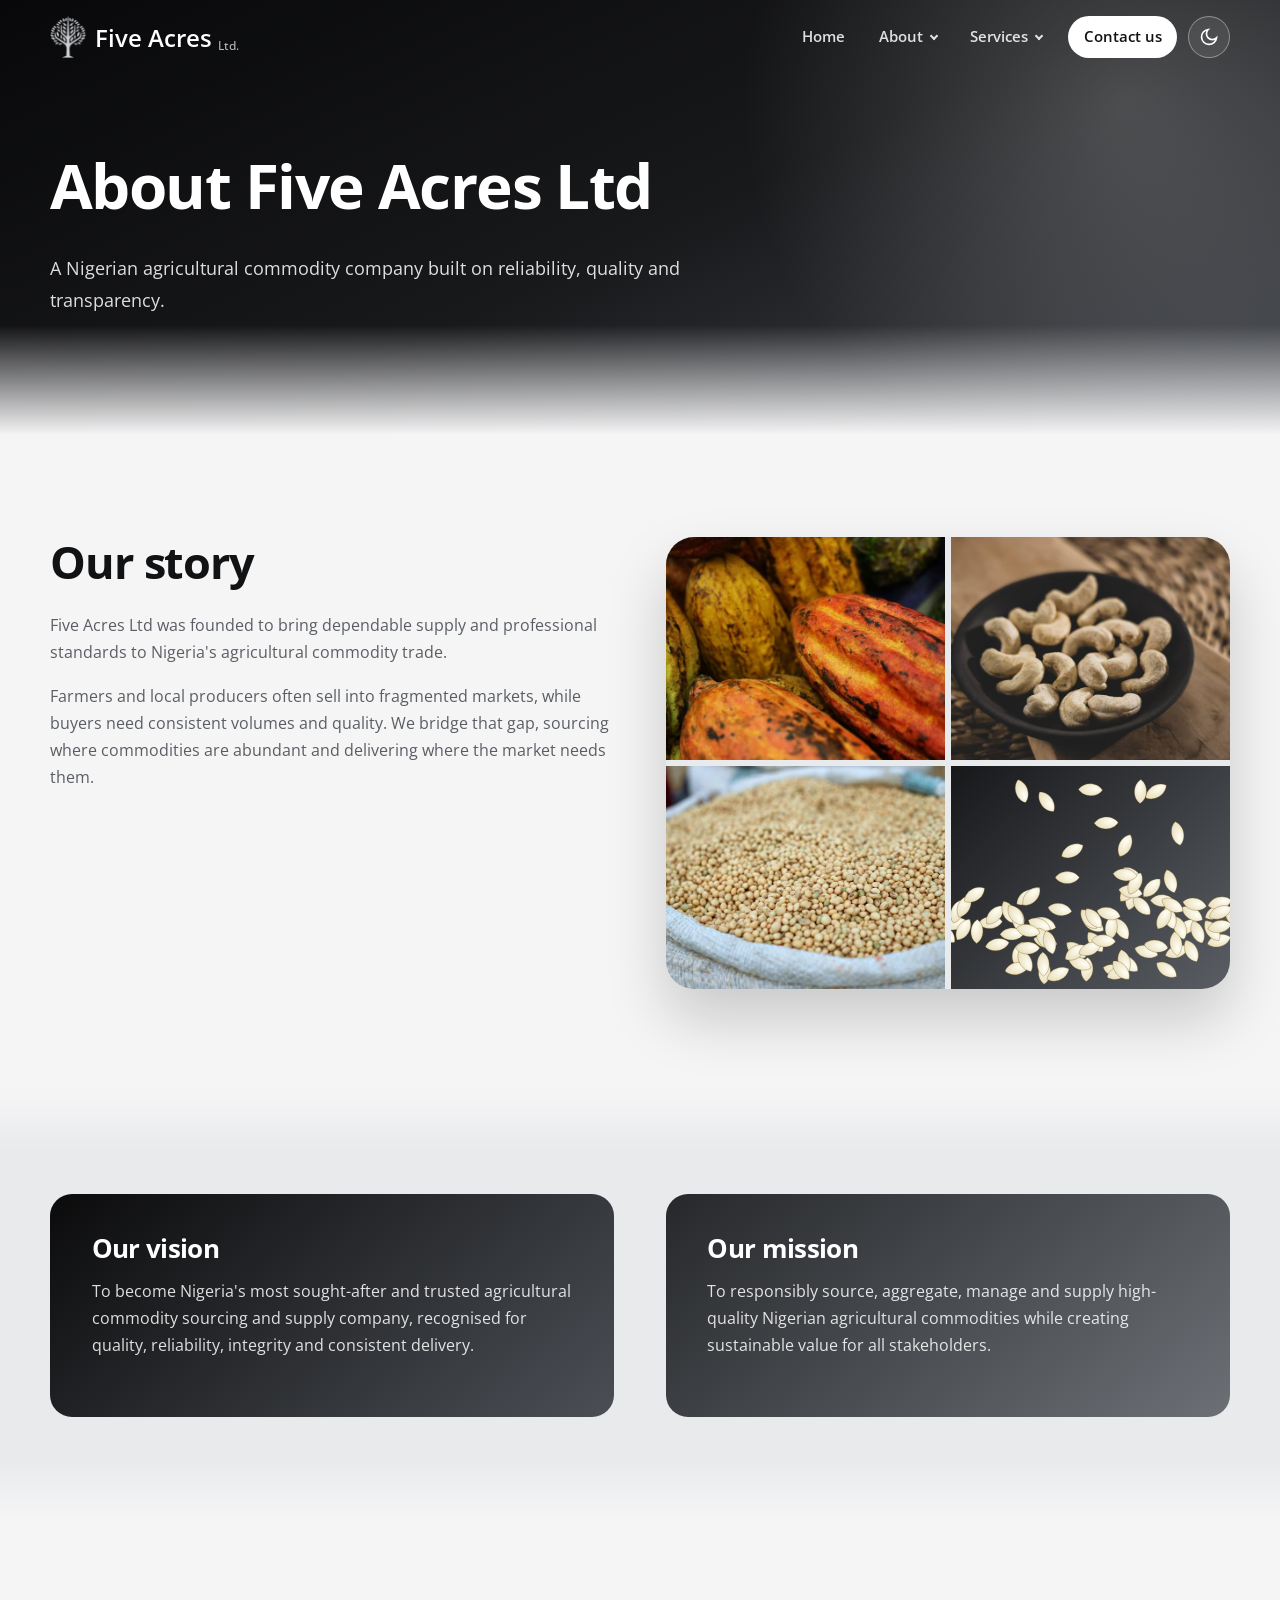
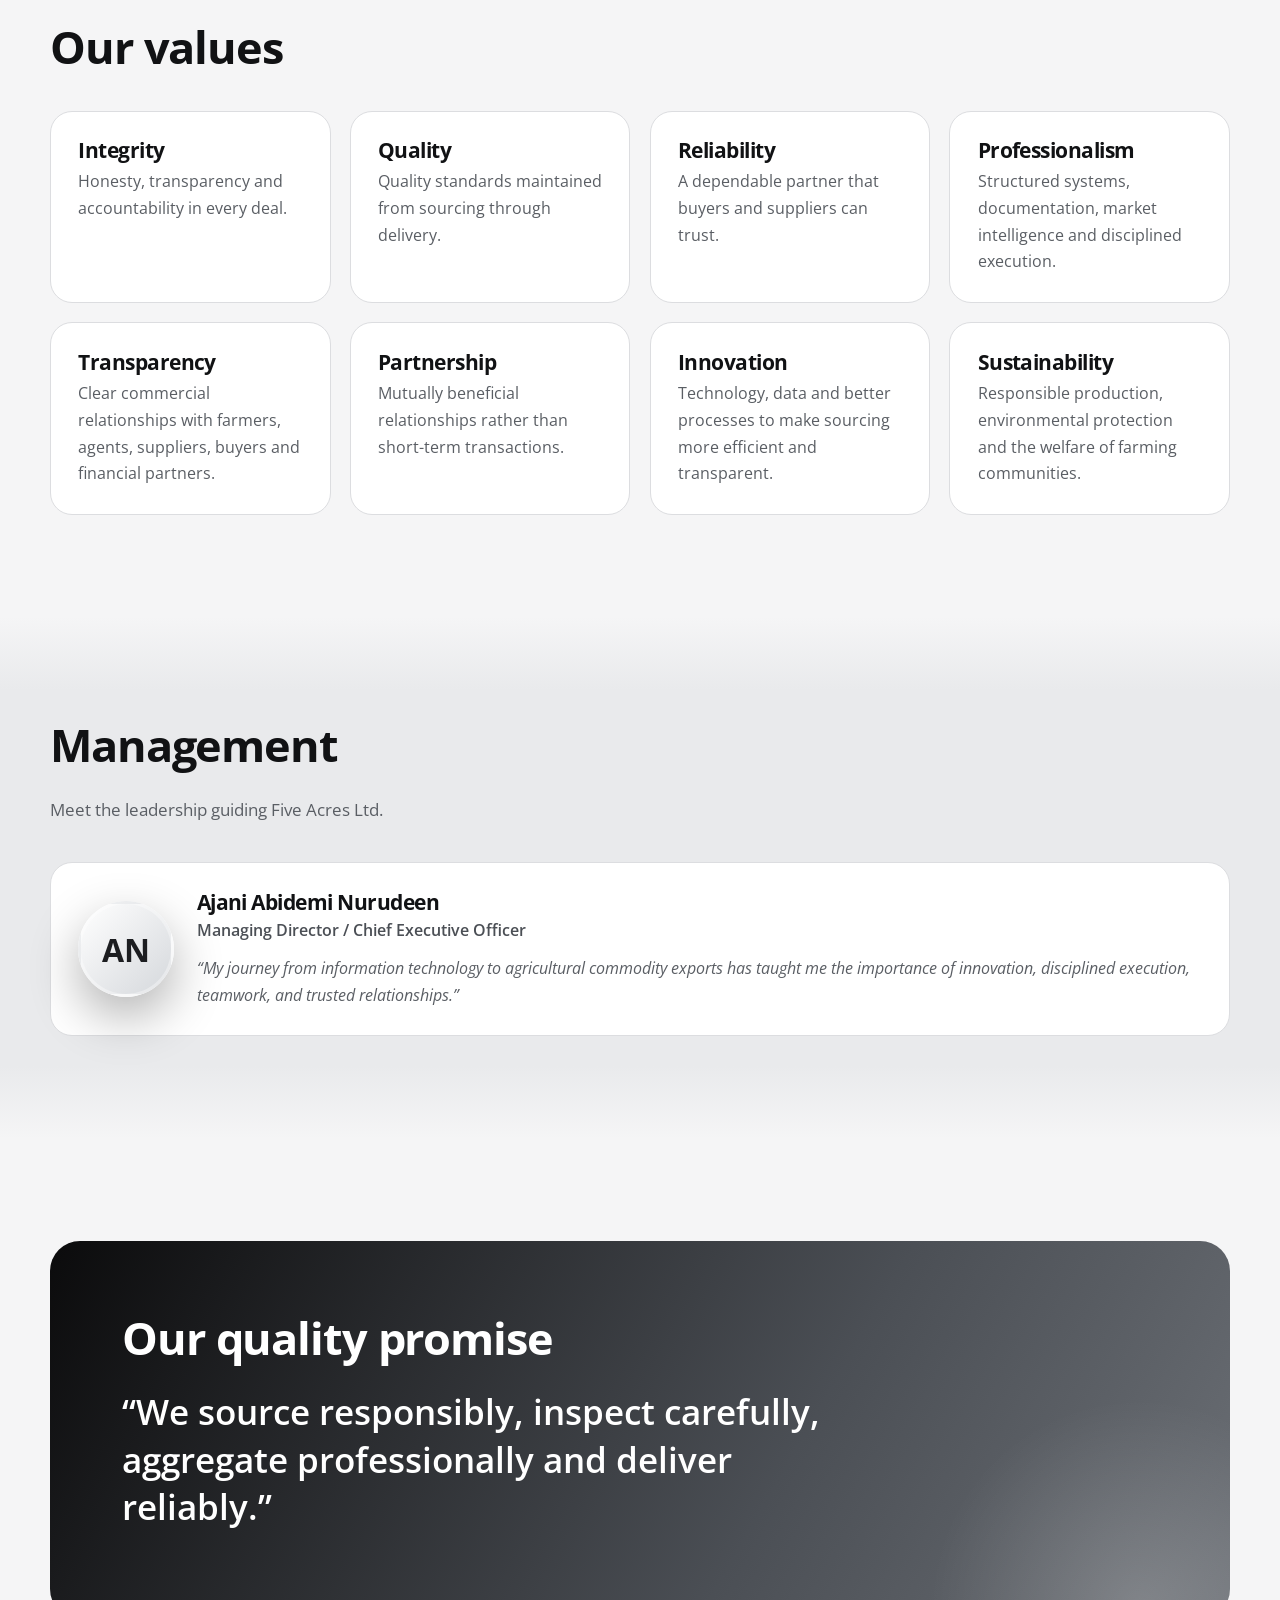
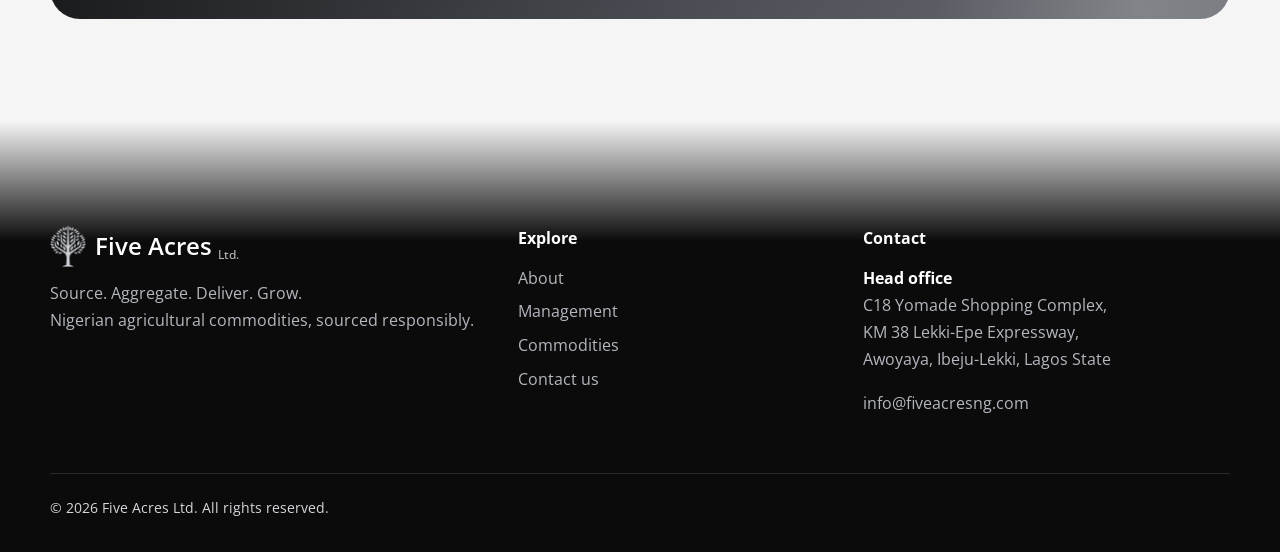
==== about/index.html @ da46ab98 "colors" ====
<!DOCTYPE html>
<html lang="en">

<head>
    <meta charset="utf-8">
    <meta name="viewport" content="width=device-width, initial-scale=1, viewport-fit=cover">
    <title>About Five Acres Ltd | Nigerian Commodity Company</title>
    <meta name="description"
        content="Five Acres Ltd is a Nigerian agricultural commodity company built on quality, reliability and integrity. Learn about our vision, mission and values.">
    <link rel="canonical" href="https://fiveacresng.com/about">
    <meta name="robots" content="index,follow,max-image-preview:large">
    <meta name="theme-color" content="#0f3d2e">
    <link rel="icon" href="../favicon.ico" sizes="any">
    <link rel="icon" type="image/png" sizes="32x32" href="../favicon-32.png">
    <link rel="icon" type="image/png" sizes="192x192" href="../icon-192.png">
    <link rel="apple-touch-icon" href="../apple-touch-icon.png">
    <link rel="manifest" href="../site.webmanifest">
    <meta property="og:type" content="website">
    <meta property="og:site_name" content="Five Acres Ltd">
    <meta property="og:locale" content="en_NG">
    <meta property="og:title" content="About Five Acres Ltd | Nigerian Commodity Company">
    <meta property="og:description"
        content="Five Acres Ltd is a Nigerian agricultural commodity company built on quality, reliability and integrity. Learn about our vision, mission and values.">
    <meta property="og:url" content="https://fiveacresng.com/about">
    <meta property="og:image" content="https://fiveacresng.comassets/og-image.jpg">
    <meta property="og:image:width" content="1200">
    <meta property="og:image:height" content="630">
    <meta property="og:image:alt" content="Five Acres Ltd, Nigerian agricultural commodities">
    <meta name="twitter:card" content="summary_large_image">
    <meta name="twitter:title" content="About Five Acres Ltd | Nigerian Commodity Company">
    <meta name="twitter:description"
        content="Five Acres Ltd is a Nigerian agricultural commodity company built on quality, reliability and integrity. Learn about our vision, mission and values.">
    <meta name="twitter:image" content="https://fiveacresng.comassets/og-image.jpg">
    <link rel="preconnect" href="https://fonts.googleapis.com">
    <link rel="preconnect" href="https://fonts.gstatic.com" crossorigin>
    <link href="https://fonts.googleapis.com/css2?family=Open+Sans:wght@400;500;600;700;800&display=swap"
        rel="stylesheet">
    <script>
        const d = document.documentElement;
        d.classList.add('js');
        try {
            var t = localStorage.getItem('fa-theme')
        } catch (e) {}
        d.dataset.theme = t || (matchMedia('(prefers-color-scheme:dark)').matches ? 'dark' : 'light')
    </script>
    <link rel="stylesheet" href="../assets/style.css">
    <script type="application/ld+json">
        {
            "@context": "https://schema.org",
            "@type": "BreadcrumbList",
            "itemListElement": [{
                "@type": "ListItem",
                "position": 1,
                "name": "Home",
                "item": "https://fiveacresng.com/"
            }, {
                "@type": "ListItem",
                "position": 2,
                "name": "About",
                "item": "https://fiveacresng.com/about"
            }]
        }
    </script>
    <noscript>
        <style>
            .js .rv,
            .rv {
                opacity: 1 !important;
                transform: none !important
            }

            .hero h1 span,
            .hero .lead,
            .hero .bt,
            .glass {
                opacity: 1 !important;
                transform: none !important
            }
        </style>
    </noscript>
</head>

<body>
    <svg width="0" height="0" style="position:absolute" aria-hidden="true">
        <defs>
            <linearGradient id="gPod" x1="0" y1="0" x2="1" y2="1">
                <stop offset="0" stop-color="#f4c24f" />
                <stop offset=".55" stop-color="#dc7a2a" />
                <stop offset="1" stop-color="#a8431f" />
            </linearGradient>
            <radialGradient id="gBean" cx=".35" cy=".3" r=".85">
                <stop offset="0" stop-color="#b0764a" />
                <stop offset="1" stop-color="#3a2116" />
            </radialGradient>
            <radialGradient id="gApple" cx=".4" cy=".35" r=".8">
                <stop offset="0" stop-color="#ffd35c" />
                <stop offset=".6" stop-color="#f08a2c" />
                <stop offset="1" stop-color="#c8401f" />
            </radialGradient>
            <linearGradient id="gNut" x1="0" y1="0" x2="1" y2="1">
                <stop offset="0" stop-color="#b9a77a" />
                <stop offset="1" stop-color="#6f6040" />
            </linearGradient>
            <radialGradient id="gKern" cx=".4" cy=".3" r=".9">
                <stop offset="0" stop-color="#fff6dc" />
                <stop offset="1" stop-color="#dcbb7c" />
            </radialGradient>
            <linearGradient id="gSP" x1="0" y1="0" x2="0" y2="1">
                <stop offset="0" stop-color="#a6d062" />
                <stop offset="1" stop-color="#4b8a30" />
            </linearGradient>
            <radialGradient id="gSoy" cx=".35" cy=".3" r=".85">
                <stop offset="0" stop-color="#f7ebc0" />
                <stop offset="1" stop-color="#c9a55a" />
            </radialGradient>
            <radialGradient id="gSes" cx=".4" cy=".3" r=".9">
                <stop offset="0" stop-color="#fffef5" />
                <stop offset="1" stop-color="#e3d6ab" />
            </radialGradient>
        </defs>
    </svg>
    <a class="skip" href="#main">Skip to content</a>
    <header class="hd" id="hd">
        <div class="w">
            <a class="lg" href="/" aria-label="Five Acres Ltd, home"><i class="lm" aria-hidden="true"></i>Five
                Acres<small>Ltd.</small></a>
            <button class="th" id="th" type="button" aria-label="Switch theme"></button>
            <button class="bg" id="bg" type="button" aria-label="Toggle menu" aria-expanded="false"
                aria-controls="nv"><i></i><i></i></button>
            <nav id="nv" aria-label="Main"><a href="../">Home</a>
                <div class="dd"><a class="top" href="../about">About</a>
                    <div class="sub"><a href="../about">Company profile</a><a href="../management">Management</a></div>
                </div>
                <div class="dd"><a class="top" href="../commodities" data-p="/commodities,/technology">Services</a>
                    <div class="sub"><a href="../commodities">Commodities</a><a href="../technology">Technology</a></div>
                </div>
                <a class="cta" href="../contact">Contact us</a>
            </nav>
        </div>
    </header>
    <main id="main">
        <div class="page on">

            <header class="ph" style="--a:#08271d;--m:#14402f;--b:#4f8a4a">
                <div class="w">
                    <h1>About Five Acres Ltd</h1>
                    <p>A Nigerian agricultural commodity company built on reliability, quality and transparency.</p>
                </div>
            </header>
            <section class="s">
                <div class="w sp">
                    <div class="rv">
                        <h2>Our story</h2>
                        <p>Five Acres Ltd was founded to bring dependable supply and professional standards to Nigeria's
                            agricultural commodity trade.</p>
                        <p>Farmers and local producers often sell into fragmented markets, while buyers need consistent
                            volumes and quality. We bridge that gap, sourcing where commodities are abundant and
                            delivering where the market needs them.</p>
                    </div>
                    <div class="vis rv abimg" style="--d:.1s">
                        <div class="col2">
                            <div style="--x:#123a2a;--y:#3f7a4f"><img src="../assets/img/cocoa.jpg" alt="" loading="lazy">
                            </div>
                            <div style="--x:#1f3b57;--y:#5d8aa8"><img src="../assets/img/cashew.jpg" alt="" loading="lazy">
                            </div>
                            <div style="--x:#cdb98a;--y:#ecdfba"><img src="../assets/img/soybeans.jpg" alt=""
                                    loading="lazy"></div>
                            <div style="--x:#3b2a1c;--y:#7a5a36"><svg viewBox="0 0 240 150"
                                    preserveAspectRatio="xMidYMid slice" aria-hidden="true">
                                    <path transform="translate(185.5 108.0) rotate(56) scale(1.8)"
                                        d="M0-4C3-2 3 3 0 5C-3 3-3-2 0-4z" fill="url(#gSes)" stroke="rgba(120,90,30,.4)"
                                        stroke-width=".3"></path>
                                    <path transform="translate(207.3 117.3) rotate(74) scale(1.8)"
                                        d="M0-4C3-2 3 3 0 5C-3 3-3-2 0-4z" fill="url(#gSes)" stroke="rgba(120,90,30,.4)"
                                        stroke-width=".3"></path>
                                    <path transform="translate(53.4 105.3) rotate(85) scale(1.8)"
                                        d="M0-4C3-2 3 3 0 5C-3 3-3-2 0-4z" fill="url(#gSes)" stroke="rgba(120,90,30,.4)"
                                        stroke-width=".3"></path>
                                    <path transform="translate(111.0 124.5) rotate(128) scale(1.8)"
                                        d="M0-4C3-2 3 3 0 5C-3 3-3-2 0-4z" fill="url(#gSes)" stroke="rgba(120,90,30,.4)"
                                        stroke-width=".3"></path>
                                    <path transform="translate(158.4 125.2) rotate(106) scale(1.8)"
                                        d="M0-4C3-2 3 3 0 5C-3 3-3-2 0-4z" fill="url(#gSes)" stroke="rgba(120,90,30,.4)"
                                        stroke-width=".3"></path>
                                    <path transform="translate(148.0 88.2) rotate(15) scale(1.8)"
                                        d="M0-4C3-2 3 3 0 5C-3 3-3-2 0-4z" fill="url(#gSes)" stroke="rgba(120,90,30,.4)"
                                        stroke-width=".3"></path>
                                    <path transform="translate(137.1 138.2) rotate(107) scale(1.8)"
                                        d="M0-4C3-2 3 3 0 5C-3 3-3-2 0-4z" fill="url(#gSes)" stroke="rgba(120,90,30,.4)"
                                        stroke-width=".3"></path>
                                    <path transform="translate(56.1 99.7) rotate(42) scale(1.8)"
                                        d="M0-4C3-2 3 3 0 5C-3 3-3-2 0-4z" fill="url(#gSes)" stroke="rgba(120,90,30,.4)"
                                        stroke-width=".3"></path>
                                    <path transform="translate(89.0 138.0) rotate(2) scale(1.8)"
                                        d="M0-4C3-2 3 3 0 5C-3 3-3-2 0-4z" fill="url(#gSes)" stroke="rgba(120,90,30,.4)"
                                        stroke-width=".3"></path>
                                    <path transform="translate(146.1 133.6) rotate(128) scale(1.8)"
                                        d="M0-4C3-2 3 3 0 5C-3 3-3-2 0-4z" fill="url(#gSes)" stroke="rgba(120,90,30,.4)"
                                        stroke-width=".3"></path>
                                    <path transform="translate(180.5 109.9) rotate(160) scale(1.8)"
                                        d="M0-4C3-2 3 3 0 5C-3 3-3-2 0-4z" fill="url(#gSes)" stroke="rgba(120,90,30,.4)"
                                        stroke-width=".3"></path>
                                    <path transform="translate(89.8 106.5) rotate(110) scale(1.8)"
                                        d="M0-4C3-2 3 3 0 5C-3 3-3-2 0-4z" fill="url(#gSes)" stroke="rgba(120,90,30,.4)"
                                        stroke-width=".3"></path>
                                    <path transform="translate(173.6 102.8) rotate(162) scale(1.8)"
                                        d="M0-4C3-2 3 3 0 5C-3 3-3-2 0-4z" fill="url(#gSes)" stroke="rgba(120,90,30,.4)"
                                        stroke-width=".3"></path>
                                    <path transform="translate(202.4 111.6) rotate(145) scale(1.8)"
                                        d="M0-4C3-2 3 3 0 5C-3 3-3-2 0-4z" fill="url(#gSes)" stroke="rgba(120,90,30,.4)"
                                        stroke-width=".3"></path>
                                    <path transform="translate(169.8 101.9) rotate(30) scale(1.8)"
                                        d="M0-4C3-2 3 3 0 5C-3 3-3-2 0-4z" fill="url(#gSes)" stroke="rgba(120,90,30,.4)"
                                        stroke-width=".3"></path>
                                    <path transform="translate(149.0 74.6) rotate(132) scale(1.8)"
                                        d="M0-4C3-2 3 3 0 5C-3 3-3-2 0-4z" fill="url(#gSes)" stroke="rgba(120,90,30,.4)"
                                        stroke-width=".3"></path>
                                    <path transform="translate(207.7 107.9) rotate(78) scale(1.8)"
                                        d="M0-4C3-2 3 3 0 5C-3 3-3-2 0-4z" fill="url(#gSes)" stroke="rgba(120,90,30,.4)"
                                        stroke-width=".3"></path>
                                    <path transform="translate(117.6 136.2) rotate(4) scale(1.8)"
                                        d="M0-4C3-2 3 3 0 5C-3 3-3-2 0-4z" fill="url(#gSes)" stroke="rgba(120,90,30,.4)"
                                        stroke-width=".3"></path>
                                    <path transform="translate(205.2 98.1) rotate(63) scale(1.8)"
                                        d="M0-4C3-2 3 3 0 5C-3 3-3-2 0-4z" fill="url(#gSes)" stroke="rgba(120,90,30,.4)"
                                        stroke-width=".3"></path>
                                    <path transform="translate(122.5 107.1) rotate(120) scale(1.8)"
                                        d="M0-4C3-2 3 3 0 5C-3 3-3-2 0-4z" fill="url(#gSes)" stroke="rgba(120,90,30,.4)"
                                        stroke-width=".3"></path>
                                    <path transform="translate(189.2 99.9) rotate(122) scale(1.8)"
                                        d="M0-4C3-2 3 3 0 5C-3 3-3-2 0-4z" fill="url(#gSes)" stroke="rgba(120,90,30,.4)"
                                        stroke-width=".3"></path>
                                    <path transform="translate(29.6 106.1) rotate(78) scale(1.8)"
                                        d="M0-4C3-2 3 3 0 5C-3 3-3-2 0-4z" fill="url(#gSes)" stroke="rgba(120,90,30,.4)"
                                        stroke-width=".3"></path>
                                    <path transform="translate(207.8 92.1) rotate(77) scale(1.8)"
                                        d="M0-4C3-2 3 3 0 5C-3 3-3-2 0-4z" fill="url(#gSes)" stroke="rgba(120,90,30,.4)"
                                        stroke-width=".3"></path>
                                    <path transform="translate(146.0 84.2) rotate(41) scale(1.8)"
                                        d="M0-4C3-2 3 3 0 5C-3 3-3-2 0-4z" fill="url(#gSes)" stroke="rgba(120,90,30,.4)"
                                        stroke-width=".3"></path>
                                    <path transform="translate(141.3 110.4) rotate(149) scale(1.8)"
                                        d="M0-4C3-2 3 3 0 5C-3 3-3-2 0-4z" fill="url(#gSes)" stroke="rgba(120,90,30,.4)"
                                        stroke-width=".3"></path>
                                    <path transform="translate(165.0 121.5) rotate(99) scale(1.8)"
                                        d="M0-4C3-2 3 3 0 5C-3 3-3-2 0-4z" fill="url(#gSes)" stroke="rgba(120,90,30,.4)"
                                        stroke-width=".3"></path>
                                    <path transform="translate(71.9 125.3) rotate(19) scale(1.8)"
                                        d="M0-4C3-2 3 3 0 5C-3 3-3-2 0-4z" fill="url(#gSes)" stroke="rgba(120,90,30,.4)"
                                        stroke-width=".3"></path>
                                    <path transform="translate(90.4 118.4) rotate(103) scale(1.8)"
                                        d="M0-4C3-2 3 3 0 5C-3 3-3-2 0-4z" fill="url(#gSes)" stroke="rgba(120,90,30,.4)"
                                        stroke-width=".3"></path>
                                    <path transform="translate(30.4 97.2) rotate(18) scale(1.8)"
                                        d="M0-4C3-2 3 3 0 5C-3 3-3-2 0-4z" fill="url(#gSes)" stroke="rgba(120,90,30,.4)"
                                        stroke-width=".3"></path>
                                    <path transform="translate(216.9 103.3) rotate(139) scale(1.8)"
                                        d="M0-4C3-2 3 3 0 5C-3 3-3-2 0-4z" fill="url(#gSes)" stroke="rgba(120,90,30,.4)"
                                        stroke-width=".3"></path>
                                    <path transform="translate(65.3 99.3) rotate(155) scale(1.8)"
                                        d="M0-4C3-2 3 3 0 5C-3 3-3-2 0-4z" fill="url(#gSes)" stroke="rgba(120,90,30,.4)"
                                        stroke-width=".3"></path>
                                    <path transform="translate(77.7 87.8) rotate(55) scale(1.8)"
                                        d="M0-4C3-2 3 3 0 5C-3 3-3-2 0-4z" fill="url(#gSes)" stroke="rgba(120,90,30,.4)"
                                        stroke-width=".3"></path>
                                    <path transform="translate(71.4 104.3) rotate(173) scale(1.8)"
                                        d="M0-4C3-2 3 3 0 5C-3 3-3-2 0-4z" fill="url(#gSes)" stroke="rgba(120,90,30,.4)"
                                        stroke-width=".3"></path>
                                    <path transform="translate(35.2 93.6) rotate(26) scale(1.8)"
                                        d="M0-4C3-2 3 3 0 5C-3 3-3-2 0-4z" fill="url(#gSes)" stroke="rgba(120,90,30,.4)"
                                        stroke-width=".3"></path>
                                    <path transform="translate(171.9 137.7) rotate(124) scale(1.8)"
                                        d="M0-4C3-2 3 3 0 5C-3 3-3-2 0-4z" fill="url(#gSes)" stroke="rgba(120,90,30,.4)"
                                        stroke-width=".3"></path>
                                    <path transform="translate(98.9 139.8) rotate(65) scale(1.8)"
                                        d="M0-4C3-2 3 3 0 5C-3 3-3-2 0-4z" fill="url(#gSes)" stroke="rgba(120,90,30,.4)"
                                        stroke-width=".3"></path>
                                    <path transform="translate(169.2 90.7) rotate(92) scale(1.8)"
                                        d="M0-4C3-2 3 3 0 5C-3 3-3-2 0-4z" fill="url(#gSes)" stroke="rgba(120,90,30,.4)"
                                        stroke-width=".3"></path>
                                    <path transform="translate(123.7 119.3) rotate(144) scale(1.8)"
                                        d="M0-4C3-2 3 3 0 5C-3 3-3-2 0-4z" fill="url(#gSes)" stroke="rgba(120,90,30,.4)"
                                        stroke-width=".3"></path>
                                    <path transform="translate(155.0 94.8) rotate(136) scale(1.8)"
                                        d="M0-4C3-2 3 3 0 5C-3 3-3-2 0-4z" fill="url(#gSes)" stroke="rgba(120,90,30,.4)"
                                        stroke-width=".3"></path>
                                    <path transform="translate(71.2 136.2) rotate(78) scale(1.8)"
                                        d="M0-4C3-2 3 3 0 5C-3 3-3-2 0-4z" fill="url(#gSes)" stroke="rgba(120,90,30,.4)"
                                        stroke-width=".3"></path>
                                    <path transform="translate(134.0 108.0) rotate(6) scale(1.8)"
                                        d="M0-4C3-2 3 3 0 5C-3 3-3-2 0-4z" fill="url(#gSes)" stroke="rgba(120,90,30,.4)"
                                        stroke-width=".3"></path>
                                    <path transform="translate(70.1 101.1) rotate(145) scale(1.8)"
                                        d="M0-4C3-2 3 3 0 5C-3 3-3-2 0-4z" fill="url(#gSes)" stroke="rgba(120,90,30,.4)"
                                        stroke-width=".3"></path>
                                    <path transform="translate(88.1 134.3) rotate(178) scale(1.8)"
                                        d="M0-4C3-2 3 3 0 5C-3 3-3-2 0-4z" fill="url(#gSes)" stroke="rgba(120,90,30,.4)"
                                        stroke-width=".3"></path>
                                    <path transform="translate(34.8 109.4) rotate(31) scale(1.8)"
                                        d="M0-4C3-2 3 3 0 5C-3 3-3-2 0-4z" fill="url(#gSes)" stroke="rgba(120,90,30,.4)"
                                        stroke-width=".3"></path>
                                    <path transform="translate(80.7 87.2) rotate(44) scale(1.8)"
                                        d="M0-4C3-2 3 3 0 5C-3 3-3-2 0-4z" fill="url(#gSes)" stroke="rgba(120,90,30,.4)"
                                        stroke-width=".3"></path>
                                    <path transform="translate(113.6 133.3) rotate(112) scale(1.8)"
                                        d="M0-4C3-2 3 3 0 5C-3 3-3-2 0-4z" fill="url(#gSes)" stroke="rgba(120,90,30,.4)"
                                        stroke-width=".3"></path>
                                    <path transform="translate(68.0 113.1) rotate(88) scale(1.8)"
                                        d="M0-4C3-2 3 3 0 5C-3 3-3-2 0-4z" fill="url(#gSes)" stroke="rgba(120,90,30,.4)"
                                        stroke-width=".3"></path>
                                    <path transform="translate(86.4 107.3) rotate(113) scale(1.8)"
                                        d="M0-4C3-2 3 3 0 5C-3 3-3-2 0-4z" fill="url(#gSes)" stroke="rgba(120,90,30,.4)"
                                        stroke-width=".3"></path>
                                    <path transform="translate(147.8 84.8) rotate(101) scale(1.8)"
                                        d="M0-4C3-2 3 3 0 5C-3 3-3-2 0-4z" fill="url(#gSes)" stroke="rgba(120,90,30,.4)"
                                        stroke-width=".3"></path>
                                    <path transform="translate(139.4 138.8) rotate(67) scale(1.8)"
                                        d="M0-4C3-2 3 3 0 5C-3 3-3-2 0-4z" fill="url(#gSes)" stroke="rgba(120,90,30,.4)"
                                        stroke-width=".3"></path>
                                    <path transform="translate(178.8 124.6) rotate(70) scale(1.8)"
                                        d="M0-4C3-2 3 3 0 5C-3 3-3-2 0-4z" fill="url(#gSes)" stroke="rgba(120,90,30,.4)"
                                        stroke-width=".3"></path>
                                    <path transform="translate(142.8 132.4) rotate(166) scale(1.8)"
                                        d="M0-4C3-2 3 3 0 5C-3 3-3-2 0-4z" fill="url(#gSes)" stroke="rgba(120,90,30,.4)"
                                        stroke-width=".3"></path>
                                    <path transform="translate(88.9 117.0) rotate(151) scale(1.8)"
                                        d="M0-4C3-2 3 3 0 5C-3 3-3-2 0-4z" fill="url(#gSes)" stroke="rgba(120,90,30,.4)"
                                        stroke-width=".3"></path>
                                    <path transform="translate(161.8 81.4) rotate(43) scale(1.8)"
                                        d="M0-4C3-2 3 3 0 5C-3 3-3-2 0-4z" fill="url(#gSes)" stroke="rgba(120,90,30,.4)"
                                        stroke-width=".3"></path>
                                    <path transform="translate(110.4 125.1) rotate(56) scale(1.8)"
                                        d="M0-4C3-2 3 3 0 5C-3 3-3-2 0-4z" fill="url(#gSes)" stroke="rgba(120,90,30,.4)"
                                        stroke-width=".3"></path>
                                    <path transform="translate(190.9 93.2) rotate(101) scale(1.8)"
                                        d="M0-4C3-2 3 3 0 5C-3 3-3-2 0-4z" fill="url(#gSes)" stroke="rgba(120,90,30,.4)"
                                        stroke-width=".3"></path>
                                    <path transform="translate(58.0 120.1) rotate(80) scale(1.8)"
                                        d="M0-4C3-2 3 3 0 5C-3 3-3-2 0-4z" fill="url(#gSes)" stroke="rgba(120,90,30,.4)"
                                        stroke-width=".3"></path>
                                    <path transform="translate(119.4 103.8) rotate(141) scale(1.8)"
                                        d="M0-4C3-2 3 3 0 5C-3 3-3-2 0-4z" fill="url(#gSes)" stroke="rgba(120,90,30,.4)"
                                        stroke-width=".3"></path>
                                    <path transform="translate(122.6 103.2) rotate(141) scale(1.8)"
                                        d="M0-4C3-2 3 3 0 5C-3 3-3-2 0-4z" fill="url(#gSes)" stroke="rgba(120,90,30,.4)"
                                        stroke-width=".3"></path>
                                    <path transform="translate(43.5 110.5) rotate(2) scale(1.8)"
                                        d="M0-4C3-2 3 3 0 5C-3 3-3-2 0-4z" fill="url(#gSes)" stroke="rgba(120,90,30,.4)"
                                        stroke-width=".3"></path>
                                    <path transform="translate(174.1 78.5) rotate(162) scale(1.8)"
                                        d="M0-4C3-2 3 3 0 5C-3 3-3-2 0-4z" fill="url(#gSes)" stroke="rgba(120,90,30,.4)"
                                        stroke-width=".3"></path>
                                    <path transform="translate(120.4 122.8) rotate(66) scale(1.8)"
                                        d="M0-4C3-2 3 3 0 5C-3 3-3-2 0-4z" fill="url(#gSes)" stroke="rgba(120,90,30,.4)"
                                        stroke-width=".3"></path>
                                    <path transform="translate(23.3 113.6) rotate(135) scale(1.8)"
                                        d="M0-4C3-2 3 3 0 5C-3 3-3-2 0-4z" fill="url(#gSes)" stroke="rgba(120,90,30,.4)"
                                        stroke-width=".3"></path>
                                    <path transform="translate(78.8 111.0) rotate(102) scale(1.8)"
                                        d="M0-4C3-2 3 3 0 5C-3 3-3-2 0-4z" fill="url(#gSes)" stroke="rgba(120,90,30,.4)"
                                        stroke-width=".3"></path>
                                    <path transform="translate(42.5 86.2) rotate(57) scale(1.8)"
                                        d="M0-4C3-2 3 3 0 5C-3 3-3-2 0-4z" fill="url(#gSes)" stroke="rgba(120,90,30,.4)"
                                        stroke-width=".3"></path>
                                    <path transform="translate(177.6 120.5) rotate(173) scale(1.8)"
                                        d="M0-4C3-2 3 3 0 5C-3 3-3-2 0-4z" fill="url(#gSes)" stroke="rgba(120,90,30,.4)"
                                        stroke-width=".3"></path>
                                    <path transform="translate(133.0 99.6) rotate(104) scale(1.8)"
                                        d="M0-4C3-2 3 3 0 5C-3 3-3-2 0-4z" fill="url(#gSes)" stroke="rgba(120,90,30,.4)"
                                        stroke-width=".3"></path>
                                    <path transform="translate(105.2 75.1) rotate(90) scale(1.8)"
                                        d="M0-4C3-2 3 3 0 5C-3 3-3-2 0-4z" fill="url(#gSes)" stroke="rgba(120,90,30,.4)"
                                        stroke-width=".3"></path>
                                    <path transform="translate(92.6 119.6) rotate(164) scale(1.8)"
                                        d="M0-4C3-2 3 3 0 5C-3 3-3-2 0-4z" fill="url(#gSes)" stroke="rgba(120,90,30,.4)"
                                        stroke-width=".3"></path>
                                    <path transform="translate(100.2 96.8) rotate(100) scale(1.8)"
                                        d="M0-4C3-2 3 3 0 5C-3 3-3-2 0-4z" fill="url(#gSes)" stroke="rgba(120,90,30,.4)"
                                        stroke-width=".3"></path>
                                    <path transform="translate(76.4 132.0) rotate(151) scale(1.8)"
                                        d="M0-4C3-2 3 3 0 5C-3 3-3-2 0-4z" fill="url(#gSes)" stroke="rgba(120,90,30,.4)"
                                        stroke-width=".3"></path>
                                    <path transform="translate(192.4 112.6) rotate(157) scale(1.8)"
                                        d="M0-4C3-2 3 3 0 5C-3 3-3-2 0-4z" fill="url(#gSes)" stroke="rgba(120,90,30,.4)"
                                        stroke-width=".3"></path>
                                    <path transform="translate(150.4 78.4) rotate(29) scale(1.8)"
                                        d="M0-4C3-2 3 3 0 5C-3 3-3-2 0-4z" fill="url(#gSes)" stroke="rgba(120,90,30,.4)"
                                        stroke-width=".3"></path>
                                    <path transform="translate(141.1 138.1) rotate(139) scale(1.8)"
                                        d="M0-4C3-2 3 3 0 5C-3 3-3-2 0-4z" fill="url(#gSes)" stroke="rgba(120,90,30,.4)"
                                        stroke-width=".3"></path>
                                    <path transform="translate(188.2 125.4) rotate(153) scale(1.8)"
                                        d="M0-4C3-2 3 3 0 5C-3 3-3-2 0-4z" fill="url(#gSes)" stroke="rgba(120,90,30,.4)"
                                        stroke-width=".3"></path>
                                    <path transform="translate(78.5 122.6) rotate(90) scale(1.8)"
                                        d="M0-4C3-2 3 3 0 5C-3 3-3-2 0-4z" fill="url(#gSes)" stroke="rgba(120,90,30,.4)"
                                        stroke-width=".3"></path>
                                    <path transform="translate(129.6 117.8) rotate(94) scale(1.8)"
                                        d="M0-4C3-2 3 3 0 5C-3 3-3-2 0-4z" fill="url(#gSes)" stroke="rgba(120,90,30,.4)"
                                        stroke-width=".3"></path>
                                    <path transform="translate(144.1 73.4) rotate(96) scale(1.8)"
                                        d="M0-4C3-2 3 3 0 5C-3 3-3-2 0-4z" fill="url(#gSes)" stroke="rgba(120,90,30,.4)"
                                        stroke-width=".3"></path>
                                    <path transform="translate(208.2 98.2) rotate(67) scale(1.8)"
                                        d="M0-4C3-2 3 3 0 5C-3 3-3-2 0-4z" fill="url(#gSes)" stroke="rgba(120,90,30,.4)"
                                        stroke-width=".3"></path>
                                    <path transform="translate(175.9 94.2) rotate(119) scale(1.8)"
                                        d="M0-4C3-2 3 3 0 5C-3 3-3-2 0-4z" fill="url(#gSes)" stroke="rgba(120,90,30,.4)"
                                        stroke-width=".3"></path>
                                    <path transform="translate(143.6 52.8) rotate(26) scale(1.8)"
                                        d="M0-4C3-2 3 3 0 5C-3 3-3-2 0-4z" fill="url(#gSes)" stroke="rgba(120,90,30,.4)"
                                        stroke-width=".3"></path>
                                    <path transform="translate(164.8 16.7) rotate(59) scale(1.8)"
                                        d="M0-4C3-2 3 3 0 5C-3 3-3-2 0-4z" fill="url(#gSes)" stroke="rgba(120,90,30,.4)"
                                        stroke-width=".3"></path>
                                    <path transform="translate(178.8 46.3) rotate(168) scale(1.8)"
                                        d="M0-4C3-2 3 3 0 5C-3 3-3-2 0-4z" fill="url(#gSes)" stroke="rgba(120,90,30,.4)"
                                        stroke-width=".3"></path>
                                    <path transform="translate(153.6 16.3) rotate(2) scale(1.8)"
                                        d="M0-4C3-2 3 3 0 5C-3 3-3-2 0-4z" fill="url(#gSes)" stroke="rgba(120,90,30,.4)"
                                        stroke-width=".3"></path>
                                    <path transform="translate(120.8 16.0) rotate(92) scale(1.8)"
                                        d="M0-4C3-2 3 3 0 5C-3 3-3-2 0-4z" fill="url(#gSes)" stroke="rgba(120,90,30,.4)"
                                        stroke-width=".3"></path>
                                    <path transform="translate(131.4 38.3) rotate(88) scale(1.8)"
                                        d="M0-4C3-2 3 3 0 5C-3 3-3-2 0-4z" fill="url(#gSes)" stroke="rgba(120,90,30,.4)"
                                        stroke-width=".3"></path>
                                    <path transform="translate(90.9 24.8) rotate(144) scale(1.8)"
                                        d="M0-4C3-2 3 3 0 5C-3 3-3-2 0-4z" fill="url(#gSes)" stroke="rgba(120,90,30,.4)"
                                        stroke-width=".3"></path>
                                    <path transform="translate(73.9 17.8) rotate(162) scale(1.8)"
                                        d="M0-4C3-2 3 3 0 5C-3 3-3-2 0-4z" fill="url(#gSes)" stroke="rgba(120,90,30,.4)"
                                        stroke-width=".3"></path>
                                    <path transform="translate(108.5 56.7) rotate(63) scale(1.8)"
                                        d="M0-4C3-2 3 3 0 5C-3 3-3-2 0-4z" fill="url(#gSes)" stroke="rgba(120,90,30,.4)"
                                        stroke-width=".3"></path>
                                </svg></div>
                        </div>
                    </div>
                </div>
            </section>
            <section class="s alt">
                <div class="w sp">
                    <div class="dk rv">
                        <h3>Our vision</h3>
                        <p>To become Nigeria's most sought-after and trusted agricultural commodity sourcing and supply
                            company, recognised for quality, reliability, integrity and consistent delivery.</p>
                    </div>
                    <div class="dk v2 rv" style="--d:.1s">
                        <h3>Our mission</h3>
                        <p>To responsibly source, aggregate, manage and supply high-quality Nigerian agricultural
                            commodities while creating sustainable value for all stakeholders.</p>
                    </div>
                </div>
            </section>
            <section class="s">
                <div class="w">
                    <div class="sh rv">
                        <h2>Our values</h2>
                    </div>
                    <div class="g" id="vals">
                        <div class="cd rv" style="--d:0s">
                            <h3>Integrity</h3>
                            <p>Honesty, transparency and accountability in every deal.</p>
                        </div>
                        <div class="cd rv" style="--d:0.07s">
                            <h3>Quality</h3>
                            <p>Quality standards maintained from sourcing through delivery.</p>
                        </div>
                        <div class="cd rv" style="--d:0.14s">
                            <h3>Reliability</h3>
                            <p>A dependable partner that buyers and suppliers can trust.</p>
                        </div>
                        <div class="cd rv" style="--d:0.21000000000000002s">
                            <h3>Professionalism</h3>
                            <p>Structured systems, documentation, market intelligence and disciplined execution.</p>
                        </div>
                        <div class="cd rv" style="--d:0s">
                            <h3>Transparency</h3>
                            <p>Clear commercial relationships with farmers, agents, suppliers, buyers and financial
                                partners.</p>
                        </div>
                        <div class="cd rv" style="--d:0.07s">
                            <h3>Partnership</h3>
                            <p>Mutually beneficial relationships rather than short-term transactions.</p>
                        </div>
                        <div class="cd rv" style="--d:0.14s">
                            <h3>Innovation</h3>
                            <p>Technology, data and better processes to make sourcing more efficient and transparent.
                            </p>
                        </div>
                        <div class="cd rv" style="--d:0.21000000000000002s">
                            <h3>Sustainability</h3>
                            <p>Responsible production, environmental protection and the welfare of farming communities.
                            </p>
                        </div>
                    </div>
                </div>
            </section>
            <section class="s alt">
                <div class="w">
                    <div class="sh rv">
                        <h2>Management</h2>
                        <p>Meet the leadership guiding Five Acres Ltd.</p>
                    </div><a class="cd ceo rv" href="../management" style="--d:0s">
                        <div class="av" aria-hidden="true"><span>AN</span></div>
                        <div>
                            <h3>Ajani Abidemi Nurudeen</h3>
                            <p class="rl">Managing Director / Chief Executive Officer</p>
                            <p class="q">“My journey from information technology to agricultural commodity exports has
                                taught me the importance of innovation, disciplined execution, teamwork, and trusted
                                relationships.”</p>
                        </div>
                    </a>
                </div>
            </section>
            <section class="s">
                <div class="w">
                    <div class="bd rv">
                        <h2>Our quality promise</h2>
                        <blockquote>“We source responsibly, inspect carefully, aggregate professionally and deliver
                            reliably.”</blockquote>
                    </div>
                </div>
            </section>
        </div>
    </main>
    <footer class="ft">
        <div class="w">
            <div class="fg">
                <div><a class="lg" href="/"><i class="lm" aria-hidden="true"></i>Five Acres<small>Ltd.</small></a>
                    <p>Source. Aggregate. Deliver. Grow.<br>Nigerian agricultural commodities, sourced responsibly.</p>
                </div>
                <div>
                    <h4>Explore</h4>
                    <div class="fl"><a href="../about">About</a><a href="../management">Management</a><a
                            href="../commodities">Commodities</a><a href="../contact">Contact us</a></div>
                </div>
                <div>
                    <h4>Contact</h4>
                    <address style="font-style:normal">
                        <p><b style="color:#fff">Head office</b><br>C18 Yomade Shopping Complex,<br>KM 38 Lekki-Epe
                            Expressway,<br>Awoyaya, Ibeju-Lekki, Lagos State</p>
                        
                        <p><a href="mailto:info@fiveacresng.com">info@fiveacresng.com</a></p>
                    </address>
                </div>
            </div>
            <div class="cp">© 2026 Five Acres Ltd. All rights reserved. </div>
        </div>
    </footer>
    <script src="../assets/app.js" defer></script>
</body>

</html>
---- assets/style.css ----
:root {
    --g9: #0b0b0c;
    --g8: #17181a;
    --g6: #4b4f55;
    --g4: #9aa0a6;
    --lime: #d5d8dc;
    --gold: #ffffff;
    --bg: #f5f5f6;
    --bg2: #e9eaec;
    --card: #fff;
    --ink: #111214;
    --mut: #5a5e64;
    --line: #dcdde0;
    --ac: #4b4f55;
    --r: 22px;
    box-sizing: border-box;
    padding-top: env(safe-area-inset-top, 0px);
    padding-bottom: env(safe-area-inset-bottom, 0px)
}

@media(prefers-color-scheme:dark) {
    :root:not([data-theme=light]) {
        --bg: #0a0a0b;
        --bg2: #121315;
        --card: #18191c;
        --ink: #eef0f2;
        --mut: #a8acb2;
        --line: #2a2c30;
        --ac: #c9ccd1
    }
}

:root[data-theme=dark] {
    --bg: #0a0a0b;
    --bg2: #121315;
    --card: #18191c;
    --ink: #eef0f2;
    --mut: #a8acb2;
    --line: #2a2c30;
    --ac: #c9ccd1
}

*,
*::before,
*::after {
    box-sizing: border-box
}

html {
    scroll-behavior: smooth;
    scroll-padding-top: calc(80px + env(safe-area-inset-top, 0px));
    height: 100%
}

body {
    margin: 0;
    min-height: 100%;
    background: var(--bg);
    color: var(--ink);
    font: 16px/1.7 'Open Sans', system-ui, sans-serif;
    -webkit-font-smoothing: antialiased;
    overflow-x: hidden;
    transition: background-color .4s, color .4s
}

h1,
h2,
h3 {
    font-family: 'Open Sans', system-ui, sans-serif;
    line-height: 1.12;
    margin: 0 0 .55em;
    font-weight: 700;
    letter-spacing: -.025em
}

h1 {
    font-size: clamp(2.4rem, 6.2vw, 4.8rem);
    line-height: 1.06
}

h2 {
    font-size: clamp(1.75rem, 3.6vw, 2.8rem)
}

h3 {
    font-size: 1.3rem
}

p {
    margin: 0 0 1em;
    color: var(--mut)
}

a {
    color: inherit
}

:focus-visible {
    outline: 3px solid var(--gold);
    outline-offset: 3px;
    border-radius: 8px
}

.w {
    width: min(1180px, 100% - 2.5rem);
    margin-inline: auto
}

.s {
    padding: clamp(3.5rem, 8vw, 6.5rem) 0
}

.alt {
    background: linear-gradient(180deg, var(--bg), var(--bg2) 14%, var(--bg2) 86%, var(--bg));
    transition: background .4s
}

.sh {
    max-width: 44rem;
    margin-bottom: 2.4rem
}

.sh p {
    font-size: 1.08rem
}

/* header */
.hd {
    position: fixed;
    inset: 0 0 auto;
    z-index: 50;
    padding-top: env(safe-area-inset-top, 0px);
    color: #fff;
    transition: background .35s, box-shadow .35s
}

.hd.sc,
.hd.op {
    background: rgba(14,14,16,0.94);
    backdrop-filter: blur(14px);
    box-shadow: 0 8px 30px rgba(0, 0, 0, .22)
}

.hd .w {
    display: flex;
    align-items: center;
    justify-content: space-between;
    height: 74px
}

.lg {
    display: flex;
    align-items: center;
    gap: .6rem;
    text-decoration: none;
    font: 600 1.5rem 'Open Sans', system-ui, sans-serif
}

.lm {
    --tm: url(../assets/logo-mask.png);
    display: block;
    flex: none;
    height: 42px;
    width: auto;
    aspect-ratio: .8529;
    background: var(--lime);
    -webkit-mask: var(--tm) center/contain no-repeat;
    mask: var(--tm) center/contain no-repeat
}

.wm {
    position: absolute;
    right: 4%;
    top: 50%;
    height: auto;
    width: min(44vw, 470px);
    transform: translateY(-50%);
    opacity: .08;
    z-index: 0
}

.lg small {
    font: 500 .72rem 'Open Sans', system-ui, sans-serif;
    opacity: .7;
    align-self: flex-end;
    margin: 0 0 .3rem -.25rem
}

nav {
    display: flex;
    gap: .2rem;
    align-items: center;
    margin-left: auto;
    order: 2
}

.th {
    order: 3;
    margin-left: .7rem;
    width: 42px;
    height: 42px;
    flex: none;
    border-radius: 50%;
    border: 1px solid rgba(255, 255, 255, .38);
    background: rgba(255, 255, 255, .08);
    color: #fff;
    display: grid;
    place-items: center;
    cursor: pointer;
    transition: background .25s, transform .4s
}

.th:hover {
    background: rgba(255, 255, 255, .2);
    transform: rotate(20deg)
}

.bg {
    order: 4
}

nav a {
    text-decoration: none;
    padding: .5rem .95rem;
    border-radius: 99px;
    font-weight: 600;
    font-size: .94rem;
    opacity: .86;
    transition: background .25s, opacity .25s
}

nav a:hover,
nav a.on {
    background: rgba(255, 255, 255, .14);
    opacity: 1
}

nav a.cta {
    background: var(--gold);
    color: #111214;
    opacity: 1;
    margin-left: .5rem
}

nav a.cta:hover {
    background: #e6e8eb
}

.bg {
    display: none;
    background: none;
    border: 0;
    width: 44px;
    height: 44px;
    cursor: pointer;
    position: relative
}

.bg i {
    position: absolute;
    left: 10px;
    right: 10px;
    height: 2px;
    background: #fff;
    border-radius: 2px;
    transition: .3s
}

.bg i:first-child {
    top: 18px
}

.bg i:last-child {
    top: 26px
}

.bg[aria-expanded=true] i:first-child {
    top: 22px;
    transform: rotate(45deg)
}

.bg[aria-expanded=true] i:last-child {
    top: 22px;
    transform: rotate(-45deg)
}

/* hero + page headers */
.hero,
.ph {
    position: relative;
    color: #fff;
    overflow: hidden;
    background: linear-gradient(155deg, var(--a, var(--g9)), var(--m, var(--g8)) 50%, var(--b, var(--g6)))
}

.hero {
    min-height: 100svh;
    display: flex;
    align-items: center;
    padding: 7rem 0 9rem;
    --a: #08080a;
    --b: #4b4f55
}

.hero::before,
.ph::before {
    content: "";
    position: absolute;
    width: 60vmax;
    height: 60vmax;
    right: -18vmax;
    top: -22vmax;
    border-radius: 50%;
    background: radial-gradient(closest-side, rgba(255,255,255,0.2), transparent);
    animation: gl 14s ease-in-out infinite alternate
}

@keyframes gl {
    to {
        transform: translate(-6vmax, 5vmax) scale(1.1)
    }
}

.hills {
    position: absolute;
    left: -6%;
    bottom: -1px;
    width: 112%;
    height: 34%;
    animation: dr 26s ease-in-out infinite alternate
}

@keyframes dr {
    to {
        transform: translateX(4%)
    }
}

.hills path:nth-child(1) {
    fill: rgba(255,255,255,0.11)
}

.hills path:nth-child(2) {
    fill: rgba(154,160,166,0.28)
}

.hills path:nth-child(3) {
    fill: var(--bg)
}

.hh {
    position: relative;
    z-index: 1;
    display: grid;
    grid-template-columns: 1.35fr .8fr;
    gap: 3rem;
    align-items: center
}

.hero h1 span {
    display: inline-block;
    opacity: 0;
    transform: translateY(40px);
    animation: up .9s cubic-bezier(.2, .7, .2, 1) forwards
}

.hero h1 span:nth-child(2) {
    animation-delay: .18s
}

.hero h1 span:nth-child(3) {
    animation-delay: .36s
}

.hero h1 span:nth-child(4) {
    animation-delay: .54s
}

@keyframes up {
    to {
        opacity: 1;
        transform: none
    }
}

.hero .lead {
    font-size: clamp(1.05rem, 2vw, 1.28rem);
    max-width: 36rem;
    color: rgba(255, 255, 255, .86);
    margin: 1.2rem 0 2rem;
    opacity: 0;
    animation: up .9s .8s forwards
}

.hero .bt {
    opacity: 0;
    animation: up .9s 1s forwards
}

.glass {
    background: rgba(255, 255, 255, .1);
    border: 1px solid rgba(255, 255, 255, .22);
    backdrop-filter: blur(14px);
    border-radius: 26px;
    padding: 1.8rem;
    opacity: 0;
    animation: up 1s 1.1s forwards
}

.glass h3 {
    margin-bottom: .3rem
}

.glass p {
    color: rgba(255, 255, 255, .8);
    font-size: .95rem
}

.glass ul {
    list-style: none;
    padding: 0;
    margin: 1rem 0 0;
    display: grid;
    gap: .6rem
}

.glass li {
    display: flex;
    align-items: center;
    gap: .7rem;
    font-weight: 600;
    padding: .6rem .9rem;
    border-radius: 14px;
    background: rgba(255, 255, 255, .09)
}

.glass li i {
    width: 12px;
    height: 12px;
    border-radius: 50%;
    background: var(--c)
}

.ph {
    padding: 9.5rem 0 7.5rem
}

.ph .w {
    position: relative;
    z-index: 1;
    max-width: 1180px
}

.ph h1 {
    font-size: clamp(2.2rem, 5.2vw, 3.9rem)
}

.ph p {
    color: rgba(255, 255, 255, .86);
    font-size: 1.15rem;
    max-width: 40rem;
    margin: 0
}

.ph::after {
    content: "";
    position: absolute;
    inset: auto 0 0;
    height: 110px;
    background: linear-gradient(transparent, var(--bg))
}

.bt {
    display: flex;
    flex-wrap: wrap;
    gap: .8rem
}

.b {
    display: inline-flex;
    align-items: center;
    justify-content: center;
    padding: .9rem 1.7rem;
    border-radius: 99px;
    font: 700 .98rem 'Open Sans', system-ui, sans-serif;
    text-decoration: none;
    border: 2px solid transparent;
    cursor: pointer;
    transition: transform .25s, background .25s, box-shadow .25s
}

.b:hover {
    transform: translateY(-2px)
}

.b.p {
    background: var(--gold);
    color: #111214;
    box-shadow: 0 10px 26px rgba(255,255,255,0.14)
}

.b.p:hover {
    background: #e6e8eb
}

.b.o {
    border-color: rgba(255, 255, 255, .5);
    color: #fff
}

.b.o:hover {
    background: rgba(255, 255, 255, .12)
}

.b.d {
    background: var(--g8);
    color: #fff
}

.b.d:hover {
    background: var(--g6)
}

/* stats */
.st {
    margin-top: -4.2rem;
    position: relative;
    z-index: 2
}

.g {
    display: grid;
    gap: 1.2rem;
    grid-template-columns: repeat(auto-fit, minmax(min(100%, 250px), 1fr))
}

.cd {
    background: var(--card);
    border: 1px solid var(--line);
    border-radius: var(--r);
    padding: 1.7rem;
    transition: transform .35s, box-shadow .35s, border-color .35s, background-color .4s
}

.cd:hover {
    transform: translateY(-6px);
    box-shadow: 0 22px 44px rgba(0,0,0,0.14);
    border-color: var(--g4)
}

.cd h3 {
    margin-bottom: .4rem
}

.cd p {
    margin: 0;
    font-size: .98rem
}

.n {
    font: 600 clamp(2.2rem, 4vw, 3rem)/1 'Open Sans', system-ui, sans-serif;
    color: var(--ac);
    margin-bottom: .4rem
}

.n+p {
    font-weight: 600;
    color: var(--ink)
}

.n~small {
    display: block;
    color: var(--mut);
    margin-top: .3rem;
    font-size: .85rem;
    line-height: 1.4
}

/* chain */
.chain {
    display: flex;
    gap: 1.2rem
}

.nd {
    flex: 1;
    position: relative;
    text-align: center;
    padding: 1.3rem .8rem;
    border-radius: 18px;
    background: var(--card);
    border: 1px solid var(--line);
    font-weight: 700;
    display: flex;
    align-items: center;
    justify-content: center;
    min-height: 86px
}

.nd+.nd::before {
    content: "";
    position: absolute;
    left: -1.2rem;
    top: 50%;
    width: 1.2rem;
    height: 2px;
    background: var(--g4);
    transform: scaleX(0);
    transform-origin: left;
    transition: transform .5s .4s
}

.nd.in::before {
    transform: none
}

.nd.me {
    background: linear-gradient(135deg, var(--g8), var(--g6));
    color: #fff;
    border: 0;
    box-shadow: 0 18px 40px rgba(23,24,26,0.3)
}

/* commodity cards */
.cm {
    padding: 0;
    overflow: hidden;
    display: flex;
    flex-direction: column
}

.cm .ic {
    height: 176px;
    display: grid;
    place-items: center;
    background: linear-gradient(135deg, var(--x), var(--y));
    position: relative;
    overflow: hidden
}

.cm .ic::after {
    content: "";
    position: absolute;
    width: 160px;
    height: 160px;
    border-radius: 50%;
    background: rgba(255, 255, 255, .12);
    right: -40px;
    top: -50px;
    transition: transform .6s
}

.cm:hover .ic::after {
    transform: scale(1.5)
}

.cm .ic svg {
    width: 100%;
    height: 100%;
    position: relative;
    z-index: 1;
    transition: transform .6s
}

.cm:hover .ic svg {
    transform: scale(1.06)
}

.cm img {
    width: 100%;
    height: 100%;
    object-fit: cover;
    position: relative;
    z-index: 1
}

.cm .bd2 {
    padding: 1.5rem;
    flex: 1
}

.tg,
.ch {
    display: inline-block;
    padding: .3rem .8rem;
    border-radius: 99px;
    font-weight: 600;
    font-size: .84rem;
    margin: 0 .35rem .4rem 0
}

.tg {
    background: var(--bg2);
    color: var(--ink)
}

.ch {
    background: rgba(255, 255, 255, .16);
    color: #fff;
    font-size: .9rem
}

/* layout helpers */
.sp {
    display: grid;
    grid-template-columns: 1fr 1fr;
    gap: clamp(1.5rem, 4vw, 4.5rem);
    align-items: start
}

.ck {
    list-style: none;
    padding: 0;
    margin: 0;
    display: grid;
    gap: .7rem
}

.ck li {
    position: relative;
    padding-left: 1.7rem;
    color: var(--mut)
}

.ck li::before {
    content: "";
    position: absolute;
    left: 0;
    top: .55em;
    width: .8rem;
    height: .8rem;
    border-radius: 50%;
    background: linear-gradient(135deg, var(--g6), var(--lime))
}

.dk {
    border-radius: var(--r);
    padding: clamp(1.6rem, 4vw, 2.6rem);
    color: #fff;
    background: linear-gradient(140deg, var(--g9), var(--g6))
}

.dk.v2 {
    background: linear-gradient(140deg, #26282b, #7a7e84 120%)
}

.dk h3 {
    font-size: 1.6rem
}

.dk p,
.dk .ck li {
    color: rgba(255, 255, 255, .86)
}

.dk .ck li::before {
    background: var(--lime)
}

.bd {
    border-radius: 30px;
    padding: clamp(2rem, 6vw, 4.5rem);
    color: #fff;
    background: linear-gradient(120deg, var(--g9), var(--g6) 62%, #85898f 130%);
    position: relative;
    overflow: hidden
}

.bd::after {
    content: "";
    position: absolute;
    width: 420px;
    height: 420px;
    border-radius: 50%;
    right: -120px;
    bottom: -200px;
    background: radial-gradient(closest-side, rgba(255,255,255,0.18), transparent)
}

.bd>* {
    position: relative;
    z-index: 1
}

.bd p {
    color: rgba(255, 255, 255, .86);
    max-width: 40rem
}

.bd blockquote {
    margin: 0 0 1rem;
    font: 600 clamp(1.35rem, 3vw, 2.2rem)/1.35 'Open Sans', system-ui, sans-serif;
    max-width: 46rem
}

.tl {
    border-left: 2px solid var(--line);
    padding-left: 1.8rem;
    display: grid;
    gap: 1.6rem;
    margin-left: .4rem
}

.tl div {
    position: relative
}

.tl div::before {
    content: "";
    position: absolute;
    left: -2.3rem;
    top: .35rem;
    width: .9rem;
    height: .9rem;
    border-radius: 50%;
    background: var(--g6);
    box-shadow: 0 0 0 5px var(--bg)
}

.tl b {
    font: 600 1.35rem 'Open Sans', system-ui, sans-serif;
    display: block
}

.tb {
    display: flex;
    flex-wrap: wrap;
    gap: .6rem
}

.tb button {
    border: 1px solid var(--line);
    background: var(--card);
    color: var(--ink);
    padding: .7rem 1.3rem;
    border-radius: 99px;
    font: 600 .95rem 'Open Sans', system-ui, sans-serif;
    cursor: pointer;
    transition: .25s
}

.tb button:hover {
    border-color: var(--g4)
}

.tb button[aria-selected=true] {
    background: var(--g8);
    border-color: var(--g8);
    color: #fff
}

.pn {
    margin-top: 1.4rem;
    border-radius: var(--r);
    padding: clamp(1.6rem, 4vw, 2.8rem);
    color: #fff;
    background: linear-gradient(135deg, var(--g9), var(--k, var(--g6)));
    animation: pg .5s
}

.pn h3 {
    font-size: 1.8rem
}

.pn p {
    color: rgba(255, 255, 255, .88);
    margin: 1rem 0 0
}

.ft {
    background: linear-gradient(var(--bg), var(--g9) 120px);
    color: #d5d7da;
    padding: 6.5rem 0 2rem
}

.ft p,
.ft a {
    color: #b4b8be;
    text-decoration: none
}

.ft a:hover {
    color: #fff
}

.fg {
    display: grid;
    grid-template-columns: 1.4fr 1fr 1.2fr;
    gap: 2.5rem
}

.ft h4 {
    margin: 0 0 .8rem;
    color: #fff;
    font-size: 1rem
}

.ft .fl {
    display: grid;
    gap: .4rem
}

.ft .lg {
    color: #fff;
    margin-bottom: .8rem
}

.cp {
    border-top: 1px solid rgba(255, 255, 255, .12);
    margin-top: 2.5rem;
    padding-top: 1.4rem;
    font-size: .88rem
}

.hero.im::after {
    content: '';
    position: absolute;
    inset: 0;
    z-index: 0;
    background: linear-gradient(100deg, rgba(8,8,10,0.94) 0%, rgba(12,12,14,0.8) 42%, rgba(23,24,26,0.4) 100%), linear-gradient(180deg, rgba(8,8,10,0.5), transparent 30%)
}

.hero.im::before {
    opacity: .5;
    z-index: 1
}

.hero.im .wm {
    opacity: .05;
    z-index: 1
}

.hills {
    z-index: 1
}

.hs {
    position: absolute;
    inset: 0;
    z-index: 0;
    background: var(--g9)
}

.hs div {
    position: absolute;
    inset: 0;
    background: var(--i) var(--p, 50% 50%)/cover no-repeat;
    opacity: 0;
    transform: scale(1.08);
    transition: opacity 1.5s ease, transform 9s linear
}

.hs div.on {
    opacity: 1;
    transform: scale(1)
}

.dots {
    position: absolute;
    left: 0;
    right: 0;
    bottom: 6.4rem;
    margin-inline: auto;
    z-index: 2;
    display: flex;
    align-items: center
}

.dots button {
    position: relative;
    width: 30px;
    height: 28px;
    border: 0;
    background: none;
    cursor: pointer;
    padding: 0
}

.dots button::before {
    content: '';
    position: absolute;
    left: 50%;
    top: 50%;
    width: 10px;
    height: 10px;
    margin: -5px 0 0 -5px;
    border-radius: 99px;
    background: rgba(255, 255, 255, .5);
    transition: width .5s, margin .5s, background .5s
}

.dots button[aria-current=true]::before {
    width: 30px;
    margin-left: -15px;
    background: var(--gold)
}

.dots .pp {
    margin-left: .7rem
}

.dots .pp::before {
    width: 10px;
    height: 12px;
    margin: -6px 0 0 -5px;
    border-radius: 0;
    background: none;
    border: solid #fff;
    border-width: 0 3px
}

.dots .pp.on::before {
    width: 0;
    height: 0;
    margin: -6px 0 0 -4px;
    border: solid transparent;
    border-width: 6px 0 6px 10px;
    border-left-color: #fff
}

.col2 img {
    width: 100%;
    height: 100%;
    object-fit: cover;
    display: block
}

.vis {
    border-radius: 28px;
    overflow: hidden;
    aspect-ratio: 5/4;
    background: var(--bg2);
    box-shadow: 0 30px 60px rgba(0,0,0,0.18)
}

.vis img {
    width: 100%;
    height: 100%;
    object-fit: cover;
    display: block
}

.col2 {
    display: grid;
    grid-template-columns: 1fr 1fr;
    grid-template-rows: 1fr 1fr;
    gap: 6px;
    height: 100%
}

.col2>div {
    background: linear-gradient(135deg, var(--x), var(--y));
    min-height: 0
}

.col2 svg {
    width: 100%;
    height: 100%;
    display: block
}

.fb {
    height: 100%;
    display: grid;
    place-items: center;
    background: linear-gradient(135deg, var(--x), var(--y));
    color: #fff;
    position: relative;
    overflow: hidden;
    font: 600 clamp(2rem, 5vw, 3rem) 'Open Sans', system-ui, sans-serif;
    animation: pg .5s
}

.fb .lm {
    position: absolute;
    right: -6%;
    bottom: -8%;
    height: auto;
    width: 58%;
    opacity: .14;
    background: #fff
}

.ac {
    border-bottom: 1px solid var(--line)
}

.ac button {
    width: 100%;
    display: flex;
    justify-content: space-between;
    align-items: center;
    gap: 1rem;
    background: none;
    border: 0;
    color: var(--ink);
    font: 600 1.55rem 'Open Sans', system-ui, sans-serif;
    padding: 1.15rem 0;
    cursor: pointer;
    text-align: left
}

.ac button i {
    position: relative;
    width: 16px;
    height: 16px;
    flex: none
}

.ac button i::before,
.ac button i::after {
    content: "";
    position: absolute;
    background: var(--ac);
    border-radius: 2px;
    transition: transform .35s
}

.ac button i::before {
    left: 0;
    right: 0;
    top: 7px;
    height: 2px
}

.ac button i::after {
    top: 0;
    bottom: 0;
    left: 7px;
    width: 2px
}

.ac.o button i::after {
    transform: scaleY(0)
}

.bdy {
    display: grid;
    grid-template-rows: 0fr;
    transition: grid-template-rows .45s cubic-bezier(.2, .7, .2, 1)
}

.bdy>div {
    overflow: hidden
}

.ac.o .bdy {
    grid-template-rows: 1fr
}

.bdy p {
    padding-bottom: 1.2rem;
    margin: 0
}

.fm {
    display: grid;
    gap: 1.1rem;
    padding: clamp(1.4rem, 3vw, 2.2rem)
}

.fm:hover {
    transform: none;
    box-shadow: none;
    border-color: var(--line)
}

.fr {
    display: grid;
    grid-template-columns: 1fr 1fr;
    gap: 1.1rem
}

.fm label {
    display: grid;
    gap: .4rem;
    font-weight: 600;
    font-size: .92rem;
    color: var(--ink);
    align-content: start
}

.fm input,
.fm select,
.fm textarea {
    width: 100%;
    font: 500 1rem 'Open Sans', system-ui, sans-serif;
    color: var(--ink);
    background: var(--bg);
    border: 1.5px solid var(--line);
    border-radius: 14px;
    padding: .8rem 1rem;
    transition: border-color .25s, box-shadow .25s
}

.fm textarea {
    resize: vertical;
    min-height: 130px
}

.fm input:focus,
.fm select:focus,
.fm textarea:focus {
    outline: 0;
    border-color: var(--g6);
    box-shadow: 0 0 0 4px rgba(75,79,85,0.2)
}

.fm [aria-invalid=true] {
    border-color: #d1493a
}

.er {
    color: #d1493a;
    font-weight: 600;
    font-size: .82rem;
    min-height: 0
}

.hp {
    position: absolute !important;
    left: -9999px;
    width: 1px;
    height: 1px;
    opacity: 0
}

.fm button {
    justify-self: start
}

.fm button:disabled {
    opacity: .6;
    cursor: wait
}

#fs {
    margin: 0;
    font-weight: 600;
    font-size: .95rem
}

#fs.ok {
    color: var(--ac)
}

#fs.bad {
    color: #d1493a
}

#ci p {
    color: var(--mut)
}

#ci a {
    color: var(--ac);
    font-weight: 600
}

/* pages + reveal */
.page {
    display: none
}

.page.on {
    display: block;
    animation: pg .6s cubic-bezier(.2, .7, .2, 1)
}

@keyframes pg {
    from {
        opacity: 0;
        transform: translateY(14px)
    }
}

.js .rv {
    opacity: 0;
    transform: translateY(22px);
    transition: opacity .8s cubic-bezier(.2, .7, .2, 1) var(--d, 0s), transform .8s cubic-bezier(.2, .7, .2, 1) var(--d, 0s)
}

.js .rv.in {
    opacity: 1;
    transform: none
}

@media(max-width:900px) {
    .bg {
        display: block
    }

    .th {
        margin-left: auto;
        margin-right: .2rem
    }

    nav {
        position: absolute;
        top: calc(74px + env(safe-area-inset-top, 0px));
        left: 0;
        right: 0;
        flex-direction: column;
        align-items: stretch;
        background: rgba(14,14,16,0.98);
        padding: .6rem 1.25rem 1.2rem;
        max-height: 0;
        opacity: 0;
        visibility: hidden;
        overflow: hidden;
        transition: .35s
    }

    nav.o {
        max-height: 480px;
        opacity: 1;
        visibility: visible
    }

    nav a {
        padding: .85rem 1rem
    }

    nav a.cta {
        margin: .4rem 0 0;
        text-align: center
    }

    .hh,
    .sp,
    .fg {
        grid-template-columns: 1fr
    }

    .fr {
        grid-template-columns: 1fr
    }

    .vis {
        aspect-ratio: 4/3
    }

    .hh {
        gap: 2rem
    }

    .hero {
        padding-bottom: 8rem
    }

    .chain {
        flex-direction: column;
        gap: 1.2rem
    }

    .nd {
        min-height: 0
    }

    .nd+.nd::before {
        left: 50%;
        top: -1.2rem;
        width: 2px;
        height: 1.2rem;
        transform: scaleY(0);
        transform-origin: top
    }

    .nd.in::before {
        transform: none
    }
}

@media(max-width:520px) {
    .b {
        width: 100%
    }

    .hd .w {
        height: 66px
    }

    .st {
        margin-top: -3.2rem
    }
}

@media(prefers-reduced-motion:reduce) {

    *,
    *::before,
    *::after {
        animation: none !important;
        transition: none !important;
        scroll-behavior: auto !important
    }

    .js .rv,
    .hero h1 span,
    .hero .lead,
    .hero .bt,
    .glass {
        opacity: 1;
        transform: none
    }
}

.skip {
    position: absolute;
    left: -999px;
    top: 0;
    z-index: 100;
    background: var(--gold);
    color: #111214;
    padding: .7rem 1rem;
    border-radius: 0 0 12px 0;
    font-weight: 700
}

.skip:focus {
    left: 0
}

.dd {
    position: relative;
    display: flex;
    align-items: center
}

.dd>a::after {
    content: "";
    display: inline-block;
    width: 6px;
    height: 6px;
    margin: 0 0 3px .5rem;
    border: solid currentColor;
    border-width: 0 2px 2px 0;
    transform: rotate(45deg)
}

.sub {
    position: absolute;
    top: 100%;
    left: 0;
    min-width: 210px;
    background: rgba(14,14,16,0.98);
    border-radius: 16px;
    padding: .5rem;
    opacity: 0;
    visibility: hidden;
    transform: translateY(8px);
    transition: .25s;
    box-shadow: 0 18px 40px rgba(0, 0, 0, .3)
}

.dd:hover .sub,
.dd:focus-within .sub {
    opacity: 1;
    visibility: visible;
    transform: none
}

.sub a {
    display: block;
    border-radius: 10px;
    white-space: nowrap
}

.mh {
    display: flex;
    align-items: center;
    gap: clamp(1.2rem, 4vw, 2.6rem)
}

.av {
    flex: none;
    width: clamp(110px, 18vw, 170px);
    aspect-ratio: 1;
    border-radius: 50%;
    display: grid;
    place-items: center;
    overflow: hidden;
    background: linear-gradient(135deg, var(--gold), var(--lime));
    color: #1c1d20;
    font: 700 clamp(2.4rem, 6vw, 3.8rem) 'Open Sans', system-ui, sans-serif;
    border: 4px solid rgba(255, 255, 255, .35);
    box-shadow: 0 20px 50px rgba(0, 0, 0, .3)
}

.av img {
    width: 100%;
    height: 100%;
    object-fit: cover
}

.ph .mh p {
    margin: 0
}

.tags {
    display: flex;
    flex-wrap: wrap;
    gap: .5rem;
    margin-top: 1.1rem
}

.tags span {
    padding: .35rem .9rem;
    border-radius: 99px;
    background: rgba(255, 255, 255, .14);
    border: 1px solid rgba(255, 255, 255, .25);
    font-weight: 600;
    font-size: .85rem
}

.sn {
    position: sticky;
    top: calc(74px + env(safe-area-inset-top, 0px));
    z-index: 20;
    background: var(--bg);
    border-bottom: 1px solid var(--line)
}

.sn .w {
    display: flex;
    gap: .4rem;
    overflow-x: auto;
    padding: .6rem 0;
    scrollbar-width: none
}

.sn a {
    white-space: nowrap;
    text-decoration: none;
    padding: .45rem 1rem;
    border-radius: 99px;
    font-weight: 600;
    font-size: .9rem;
    color: var(--mut);
    transition: .25s
}

.sn a:hover {
    color: var(--ink)
}

.sn a.on {
    background: var(--g8);
    color: #fff
}

.ac em {
    display: block;
    font: 500 .9rem 'Open Sans', system-ui, sans-serif;
    font-style: normal;
    color: var(--mut);
    margin-top: .15rem
}

.ac button span {
    display: block
}

.tb button[aria-pressed=true] {
    background: var(--g8);
    border-color: var(--g8);
    color: #fff
}

.sk {
    display: grid;
    gap: 1rem;
    grid-template-columns: repeat(auto-fit, minmax(min(100%, 260px), 1fr))
}

.sk>div {
    animation: pg .45s
}

.sk>div.off {
    display: none
}

.sk h3 {
    font-size: 1.05rem;
    margin: 0
}

.stk {
    display: grid;
    gap: 1rem
}

.long {
    font-size: clamp(1.1rem, 2.1vw, 1.5rem) !important;
    line-height: 1.6 !important
}

.sig {
    margin-top: 1.4rem
}

.sig b {
    display: block;
    font-size: 1.1rem
}

.ceo {
    display: flex;
    align-items: center;
    gap: 1.4rem;
    text-decoration: none
}

.ceo .av {
    width: 96px;
    font-size: 2rem;
    border-width: 3px
}

.ceo h3 {
    margin: 0 0 .2rem
}

.ceo .rl {
    font-weight: 600;
    color: var(--ac);
    margin: 0 0 .7rem
}

.ceo .q {
    font-style: italic;
    margin: 0
}

.loc h3 {
    margin-bottom: .2rem
}

.loc address {
    font-style: normal;
    color: var(--mut)
}

.loc iframe {
    width: 100%;
    height: 280px;
    border: 0;
    border-radius: 16px;
    margin-top: 1rem;
    background: var(--bg2)
}

.loc .bt {
    margin-top: 1rem
}

.cpm {
    margin: .5rem 0 0;
    font-size: .9rem;
    min-height: 1.4em
}

.loc:hover {
    transform: none
}

@media(max-width:900px) {
    .dd {
        display: block
    }

    .sub {
        position: static;
        opacity: 1;
        visibility: visible;
        transform: none;
        background: none;
        box-shadow: none;
        padding: 0 0 0 1rem
    }

    .dd>a::after {
        display: none
    }

    .mh {
        flex-direction: column;
        align-items: flex-start
    }
}

@media(max-width:520px) {
    .ceo {
        flex-direction: column;
        align-items: flex-start
    }
}

/* ===== Grey / white / black theme overrides (inline colours set by page templates) ===== */
.ph{background:linear-gradient(155deg,#08080a,#18191b 52%,#44474d)!important}
.cm .ic,.fb,.col2>div{background:linear-gradient(135deg,#17181a,#5a5e64)!important}
.pn{background:linear-gradient(135deg,var(--g9),var(--g6))!important}
.hero.im::after{background:linear-gradient(90deg,rgba(8,8,10,.8) 0%,rgba(8,8,10,.52) 45%,rgba(8,8,10,.1) 100%),linear-gradient(180deg,rgba(8,8,10,.55),transparent 22%)}

/* ===== Technology (home + technology page) ===== */
.gtech{margin-top:1.1rem;padding-top:1.1rem;border-top:1px solid rgba(255,255,255,.22);display:flex;flex-wrap:wrap;gap:.5rem}
.gtech b{width:100%;font-size:.95rem}
.gtech a{padding:.4rem .9rem;border-radius:99px;background:rgba(255,255,255,.14);border:1px solid rgba(255,255,255,.28);text-decoration:none;font-weight:600;font-size:.88rem;transition:background .25s}.gtech a:hover{background:rgba(255,255,255,.28)}
.tk{display:flex;flex-direction:column;overflow:hidden;padding:0}
.tk .ti{height:190px;display:grid;place-items:center;background:linear-gradient(135deg,#111214,#55595f);position:relative;overflow:hidden}
.tk .ti::after{content:"";position:absolute;width:210px;height:210px;border-radius:50%;right:-60px;top:-70px;background:rgba(255,255,255,.08);transition:transform .6s}.tk:hover .ti::after{transform:scale(1.4)}
.tk .ti svg{width:118px;height:118px;fill:none;stroke:#fff;stroke-width:1.8;stroke-linecap:round;stroke-linejoin:round;position:relative;z-index:1;transition:transform .5s}.tk:hover .ti svg{transform:scale(1.06) rotate(-3deg)}
.tk .tb2{padding:1.6rem;display:flex;flex-direction:column;gap:.5rem;flex:1}.tk .tb2 p{margin:0}.tk .tb2 .bt{margin-top:auto;padding-top:1rem}
.tkp{display:grid;grid-template-columns:1fr 1fr;gap:clamp(1.5rem,4vw,4.5rem);align-items:center}
.tkp.rev .tka{order:2}
.tka{border-radius:28px;aspect-ratio:5/4;display:grid;place-items:center;position:relative;overflow:hidden;background:linear-gradient(135deg,#111214,#5a5e64);box-shadow:0 30px 60px rgba(0,0,0,.22)}
.tka::before{content:"";position:absolute;width:70%;aspect-ratio:1;border-radius:50%;right:-18%;top:-26%;background:rgba(255,255,255,.08)}
.tka::after{content:"";position:absolute;width:48%;aspect-ratio:1;border-radius:50%;left:-12%;bottom:-24%;background:rgba(255,255,255,.06)}
.tka svg{width:46%;fill:none;stroke:#fff;stroke-width:1.5;stroke-linecap:round;stroke-linejoin:round;position:relative;z-index:1;animation:tkf 6s ease-in-out infinite alternate}
@keyframes tkf{to{transform:translateY(-10px)}}
.tkp h2{margin-bottom:.4em}.tkp .tg{background:var(--card);border:1px solid var(--line)}
.tkn{margin-top:1.4rem;padding:1.2rem 1.4rem;border-radius:18px;background:var(--bg2);border:1px solid var(--line)}.tkn b{display:block;margin-bottom:.5rem;color:var(--ink)}.tkn .ck li{font-size:.95rem}
.tkw{counter-reset:s}.tkw .cd h3::before{counter-increment:s;content:counter(s);display:inline-grid;place-items:center;width:2rem;height:2rem;margin-right:.7rem;border-radius:50%;background:var(--g8);color:#fff;font-size:.95rem}
@media(max-width:900px){.tkp{grid-template-columns:1fr}.tkp.rev .tka{order:0}}
@media(prefers-reduced-motion:reduce){.tka svg{animation:none}}
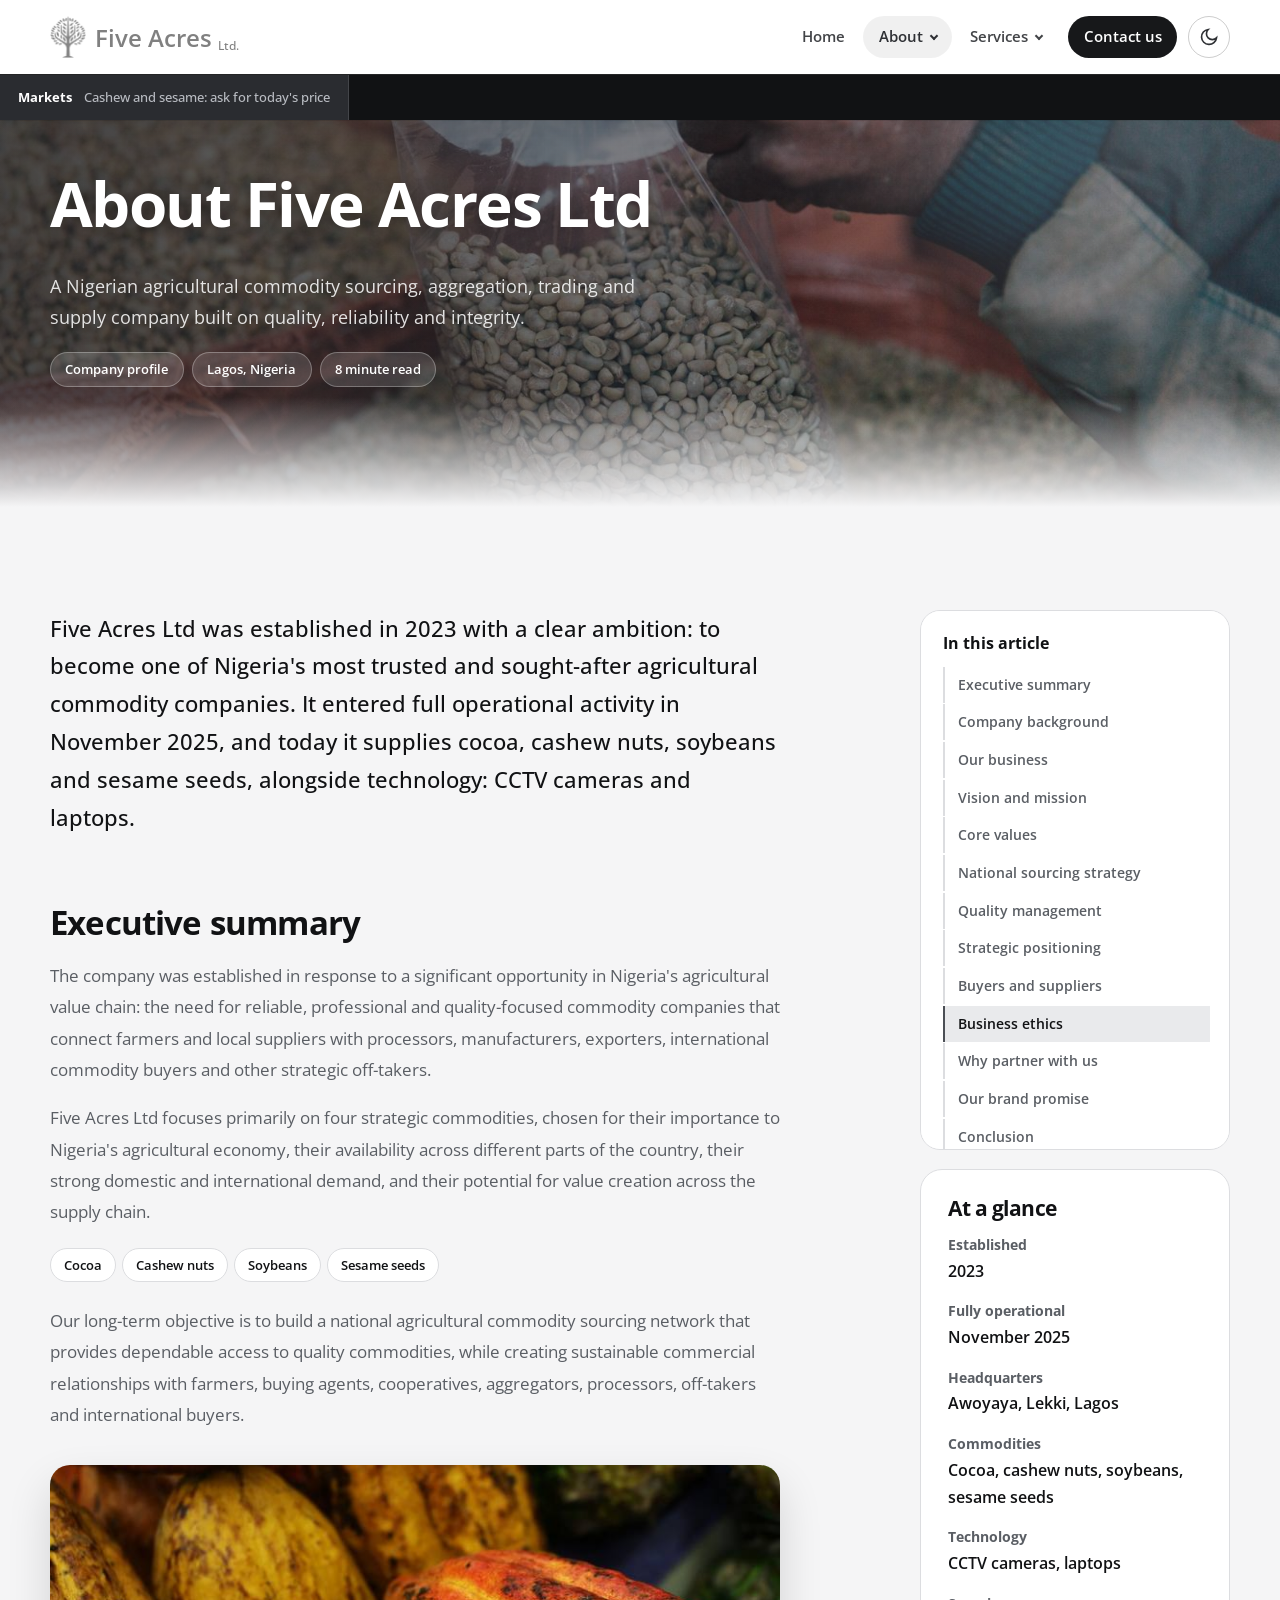
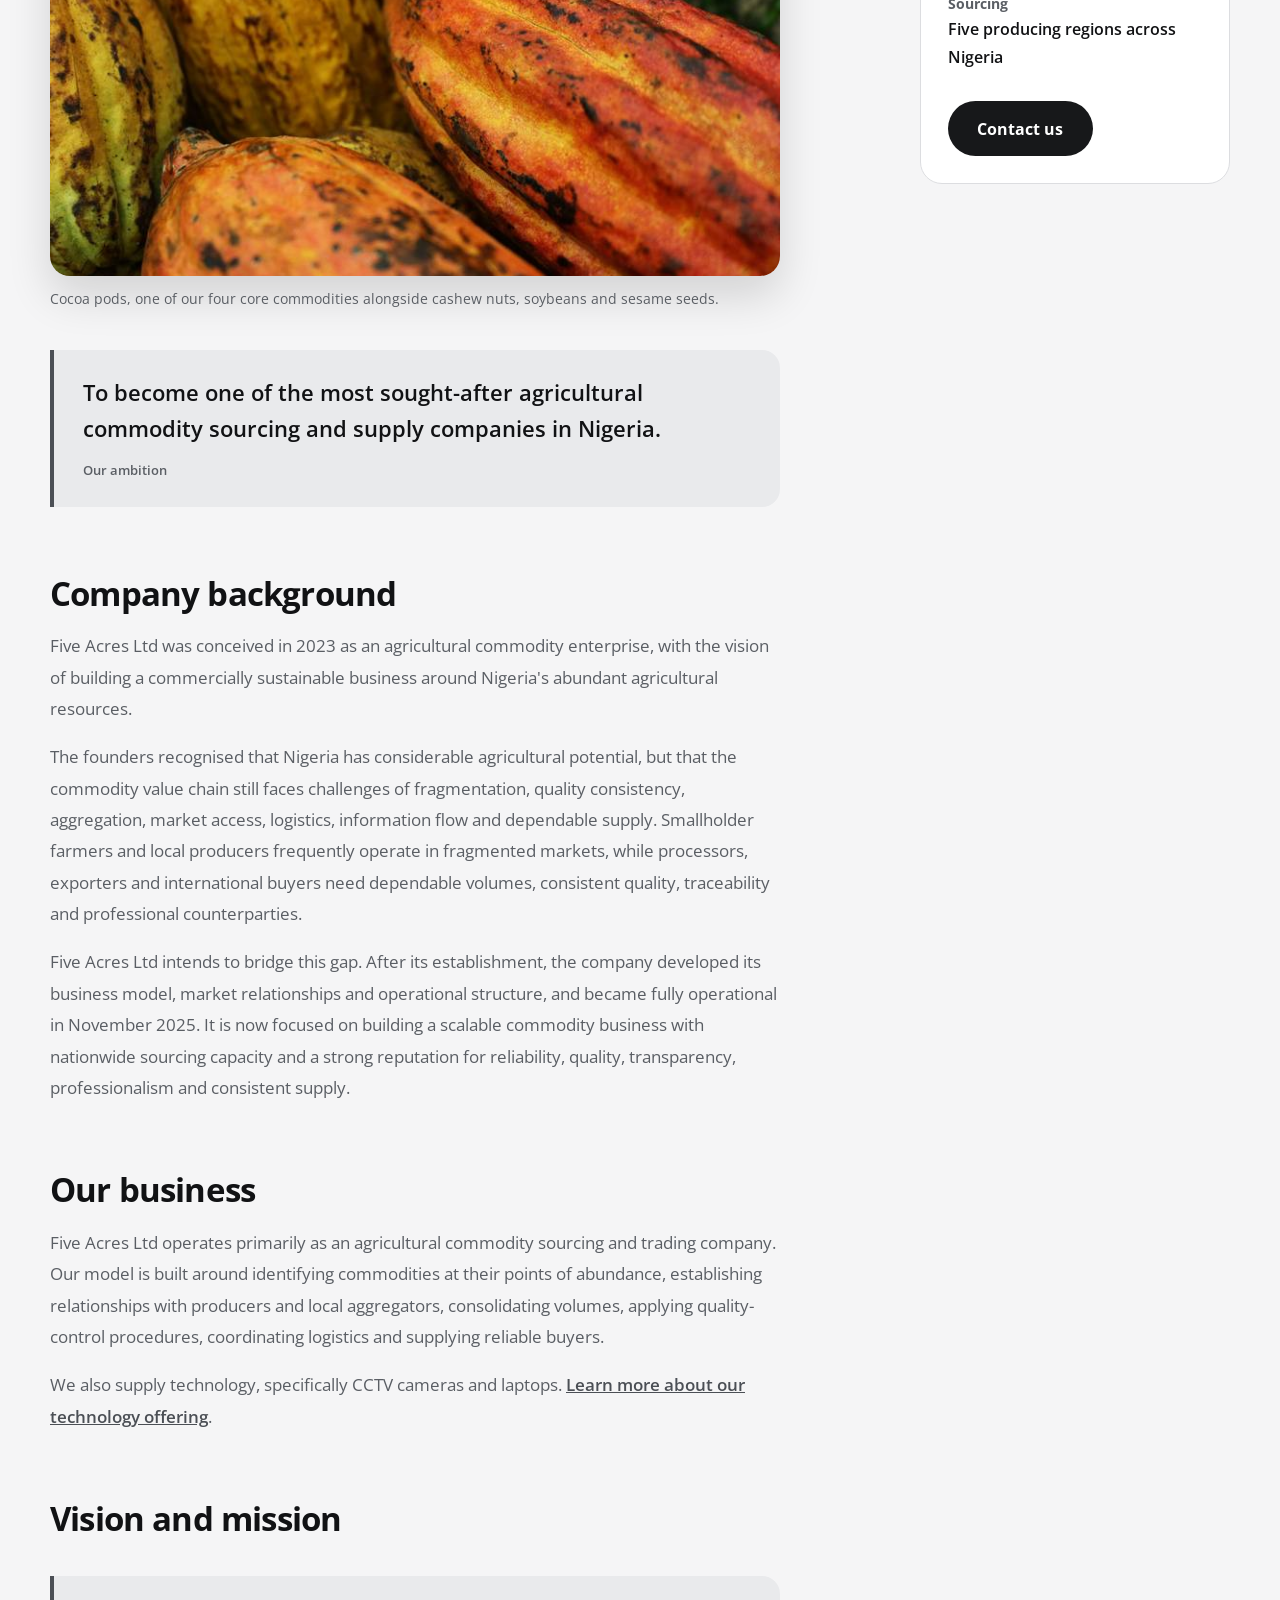
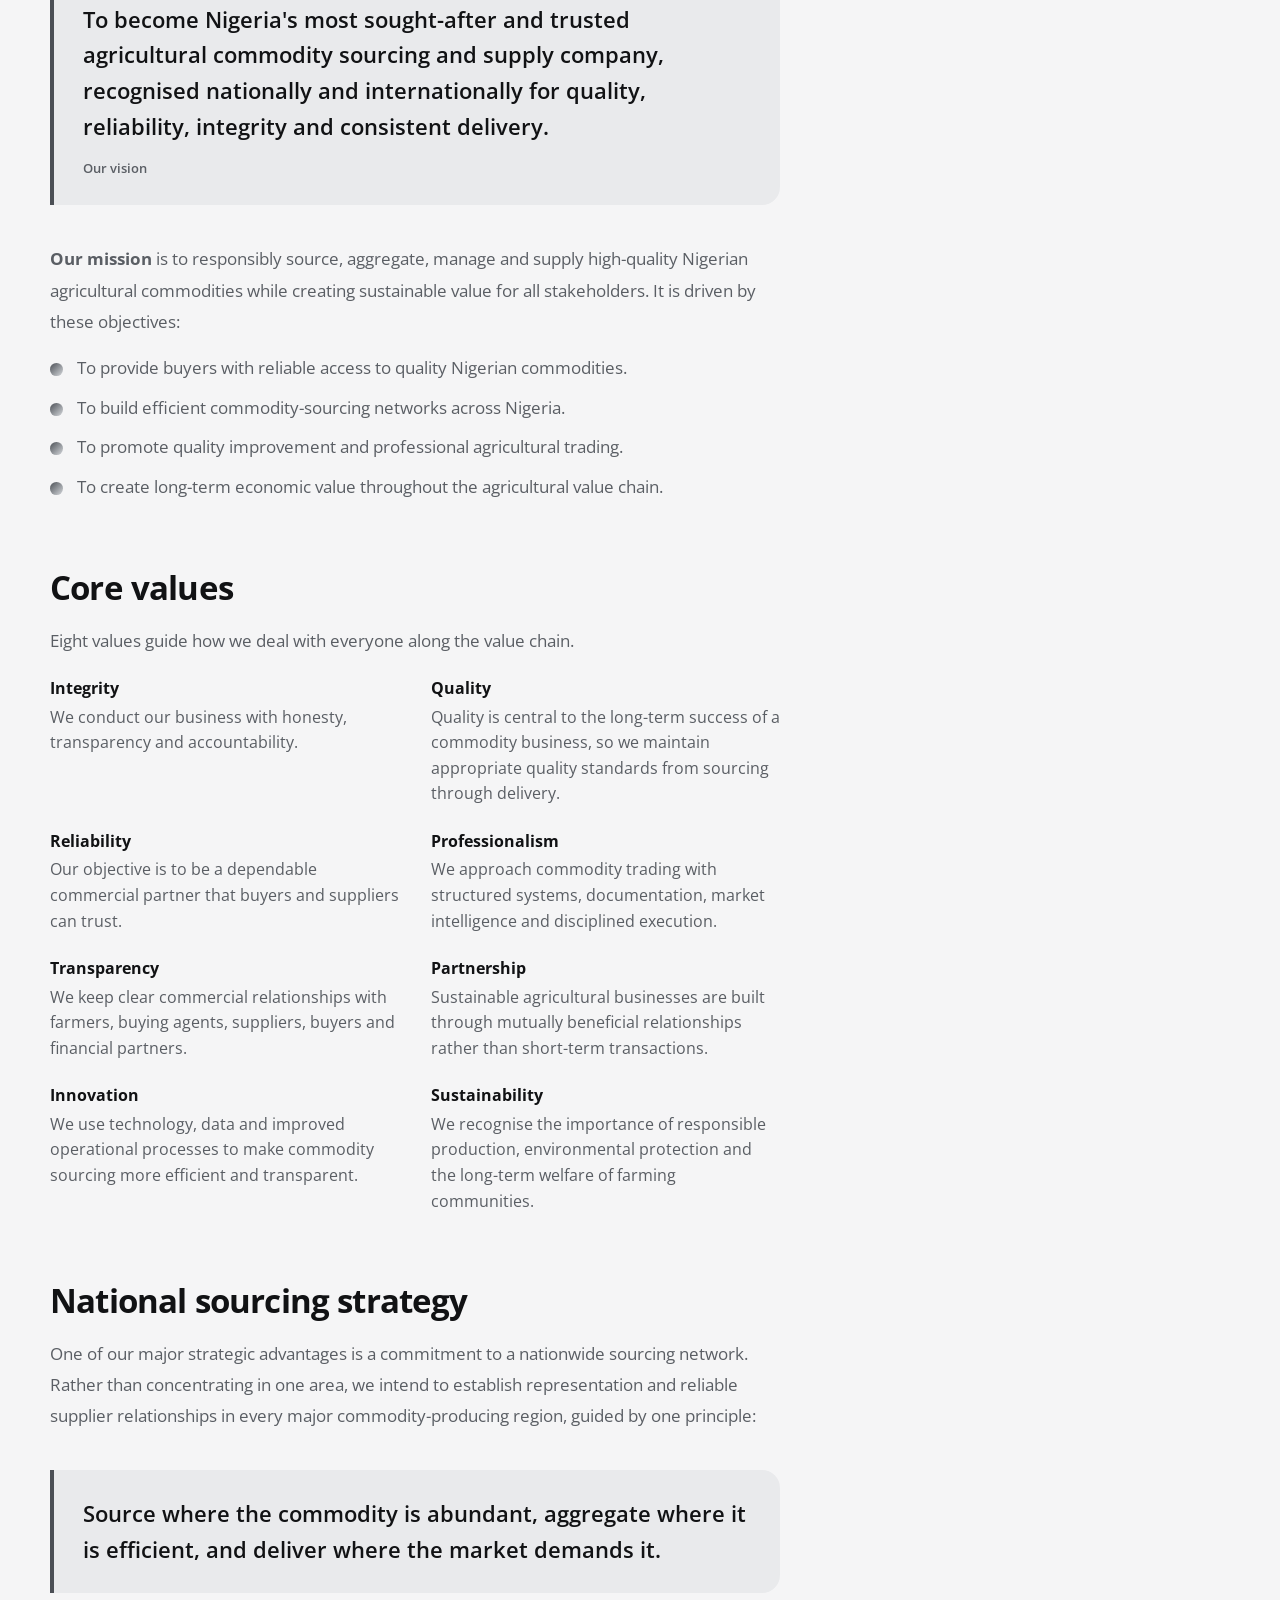
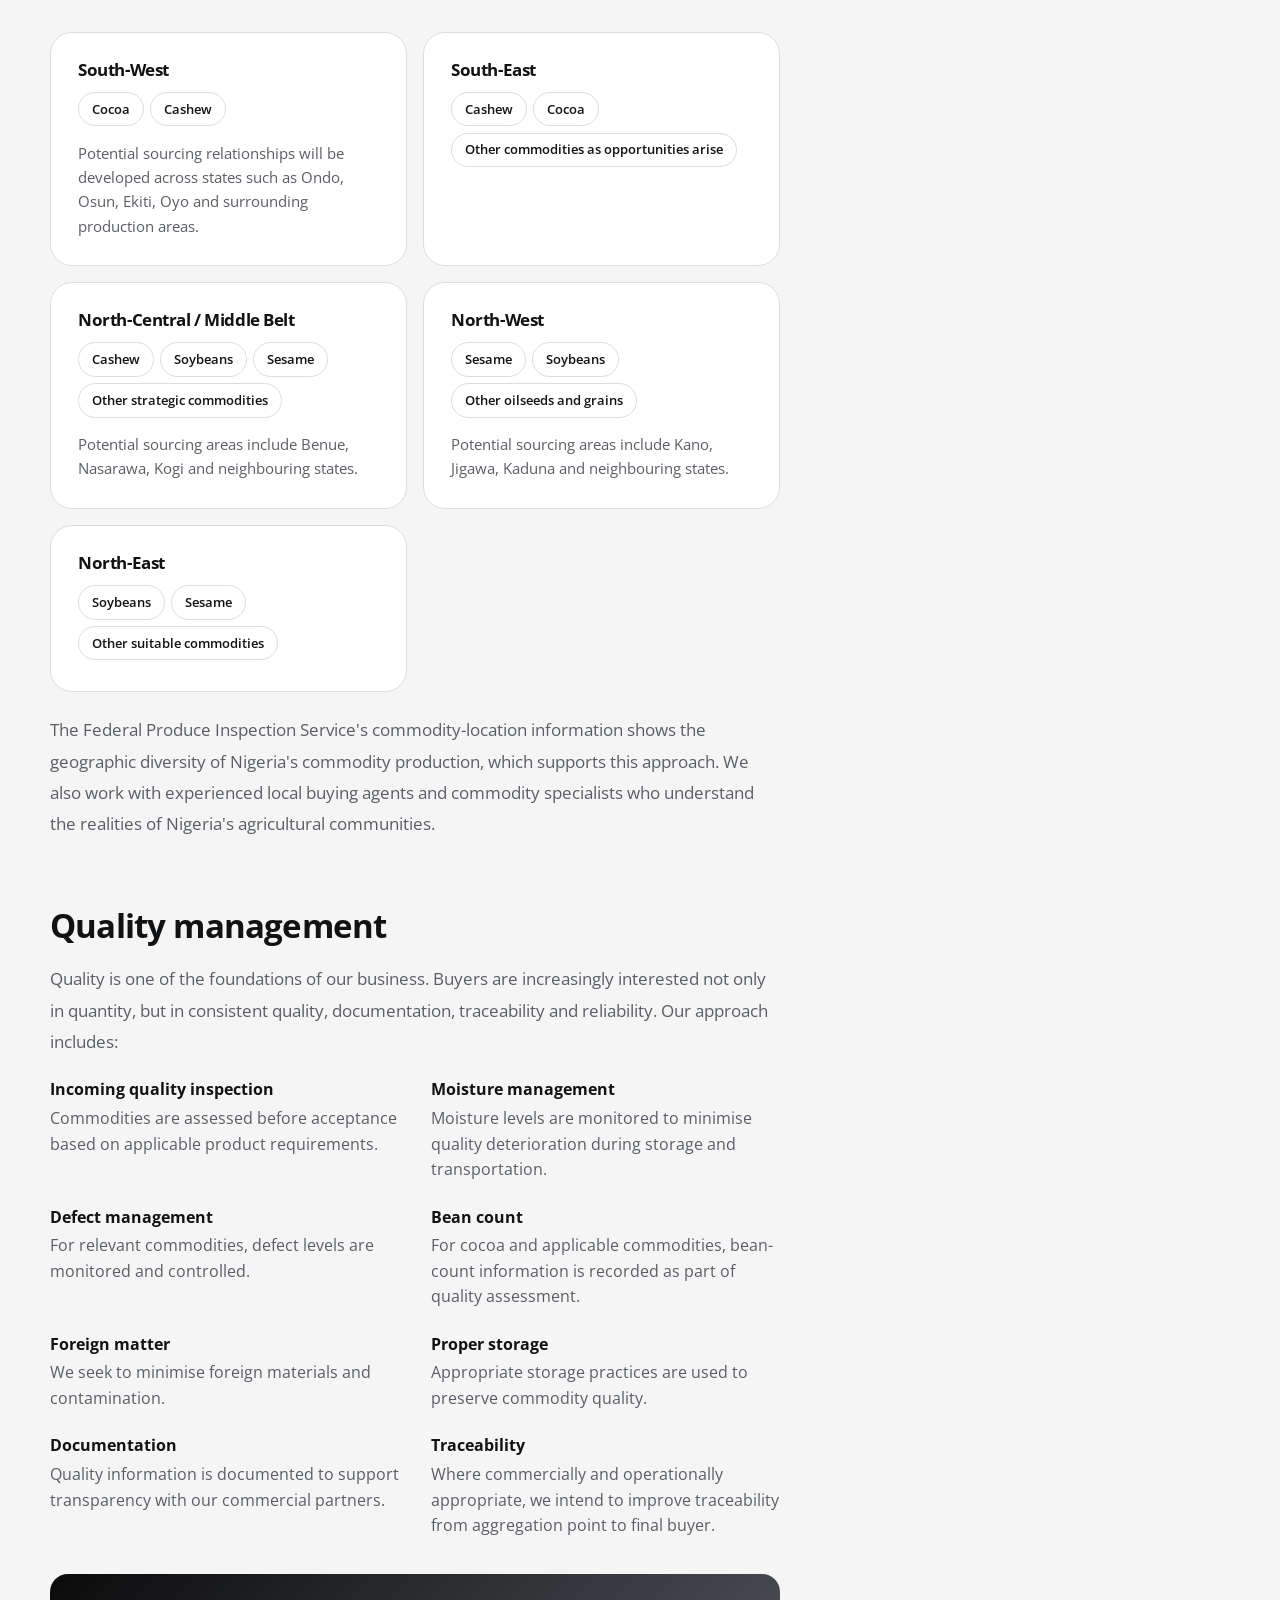
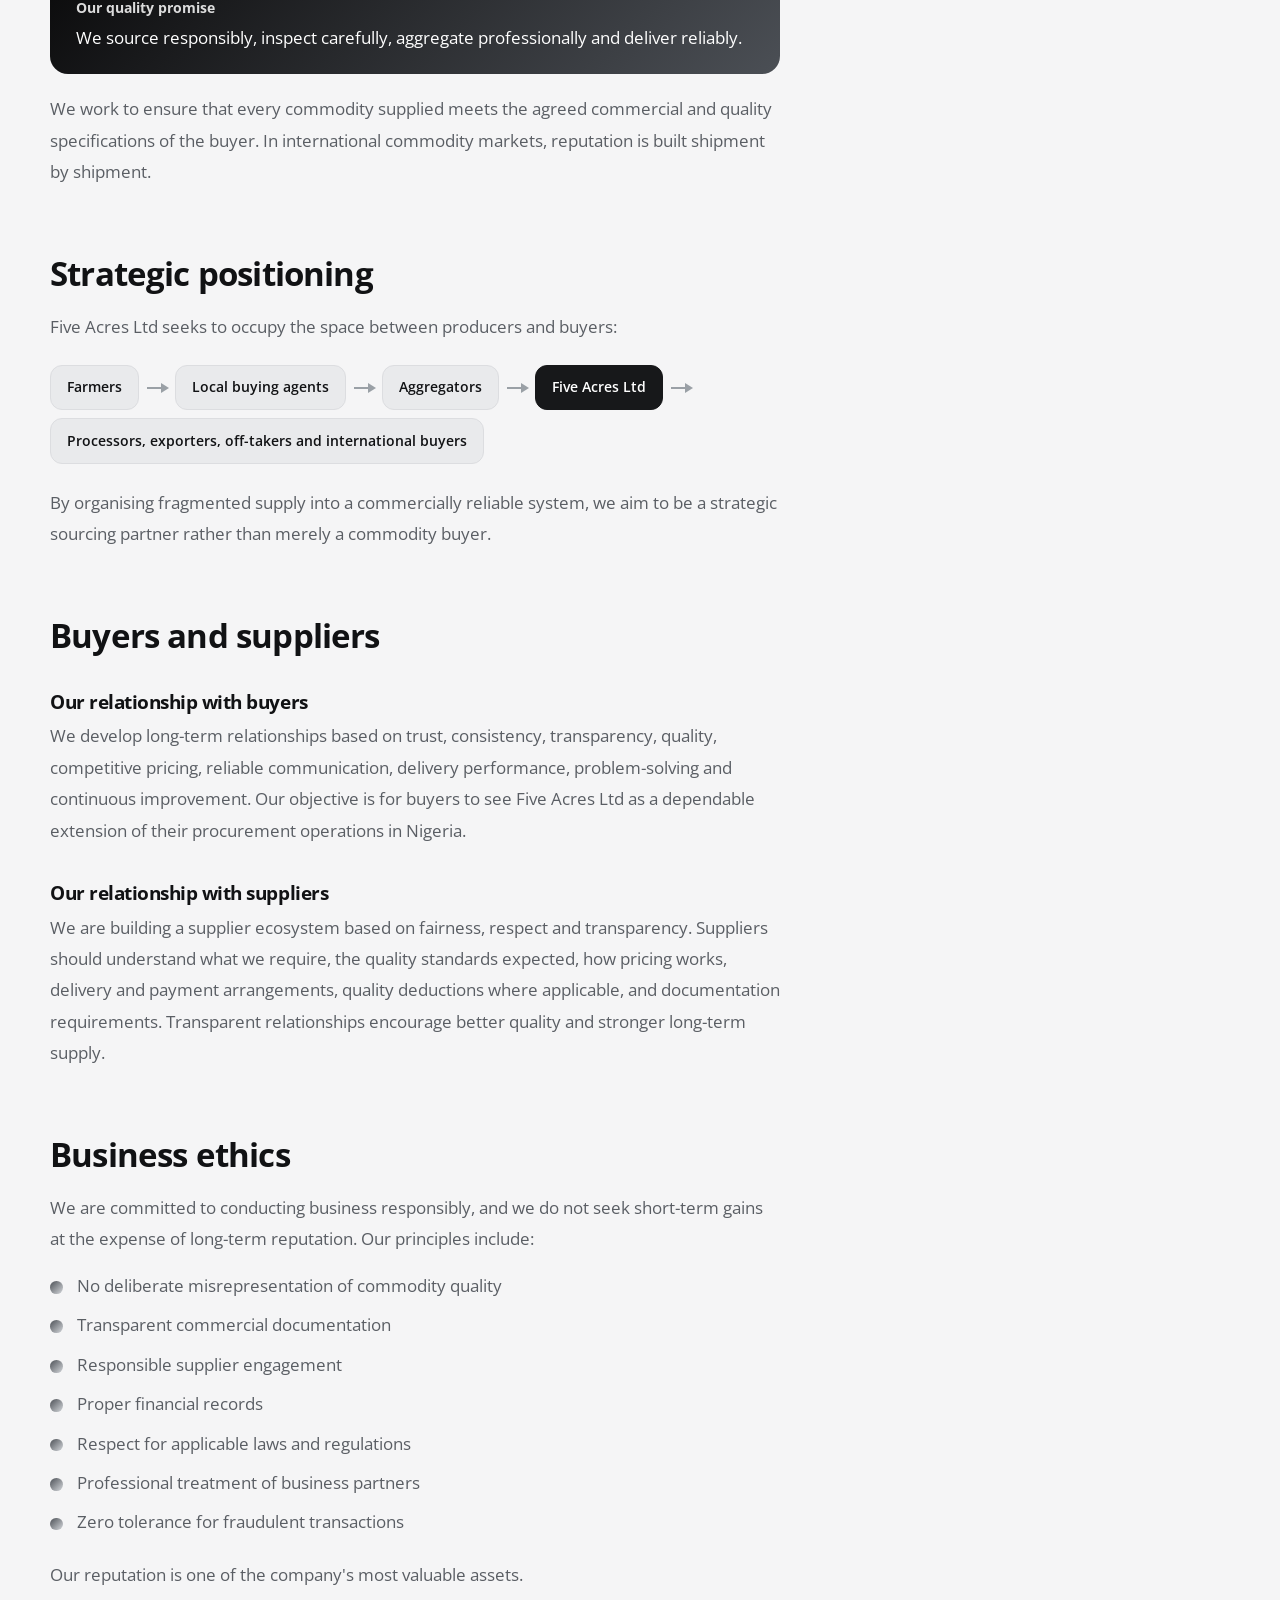
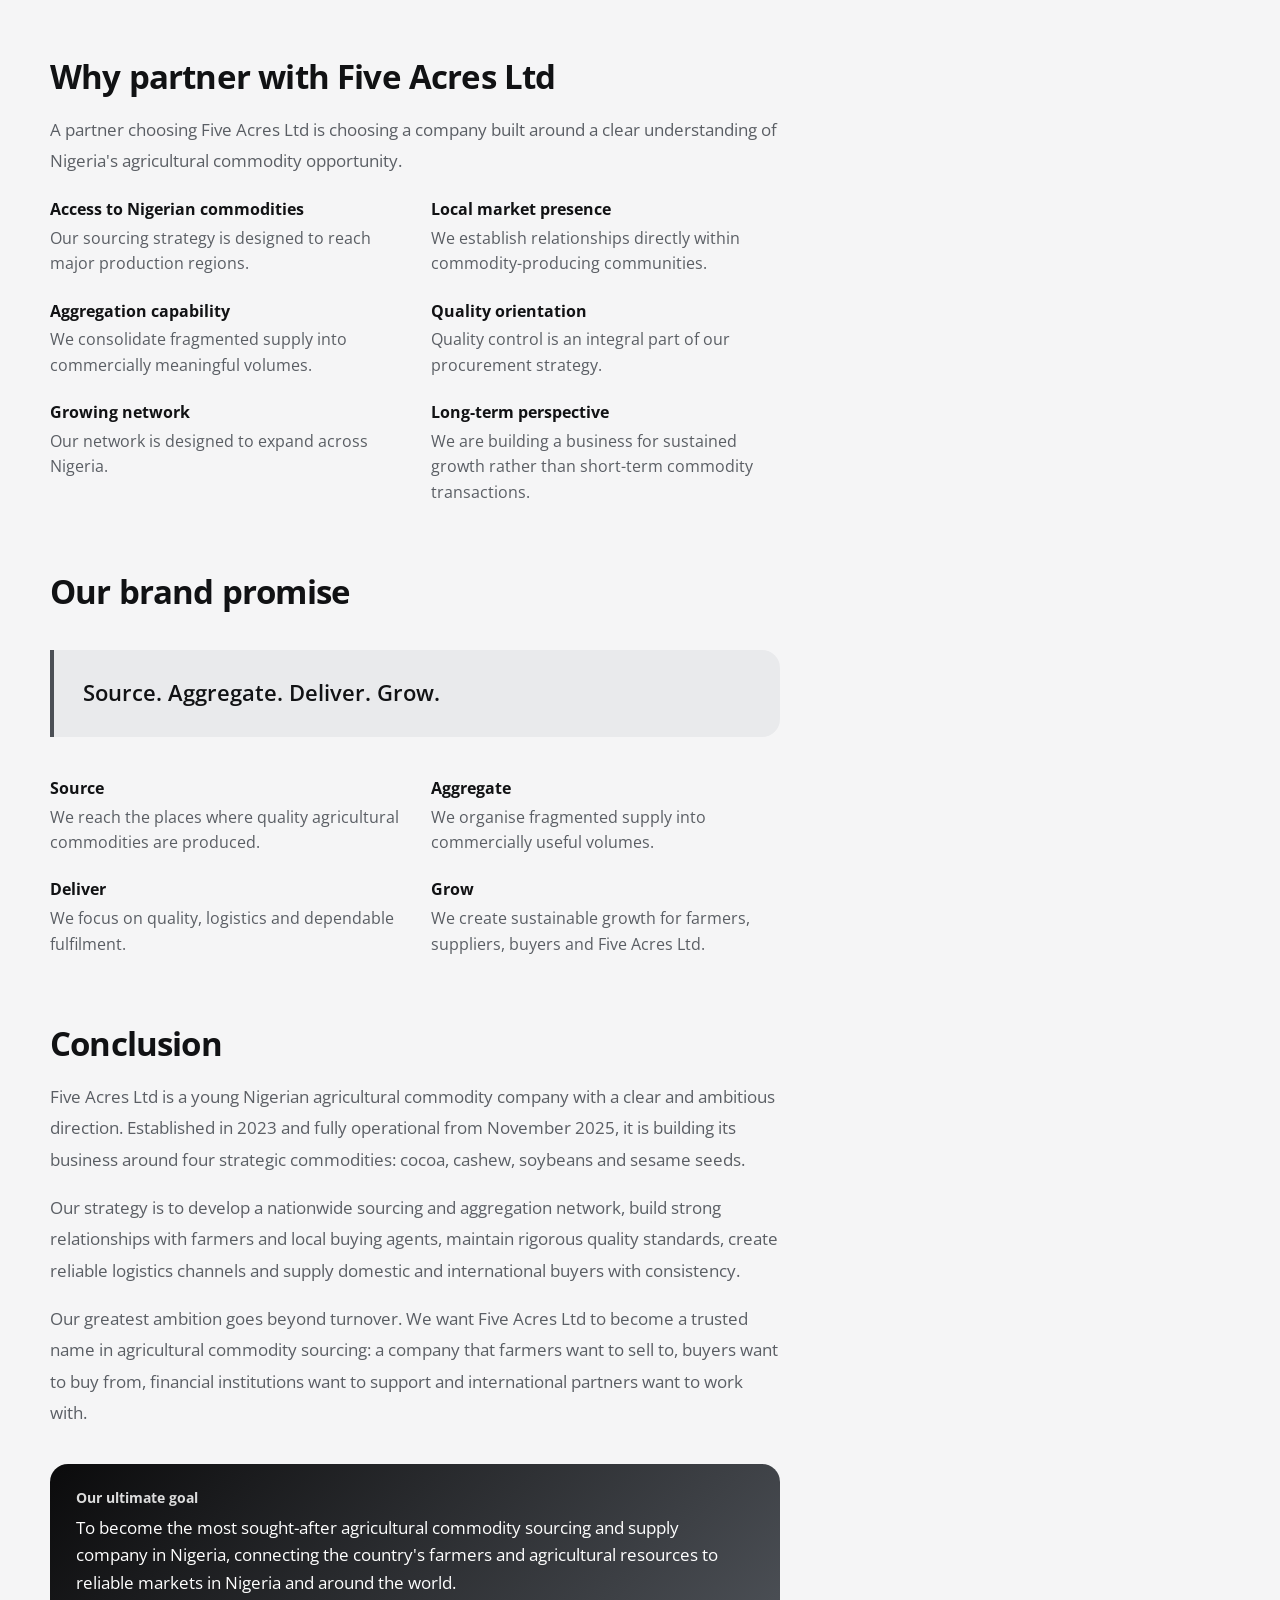
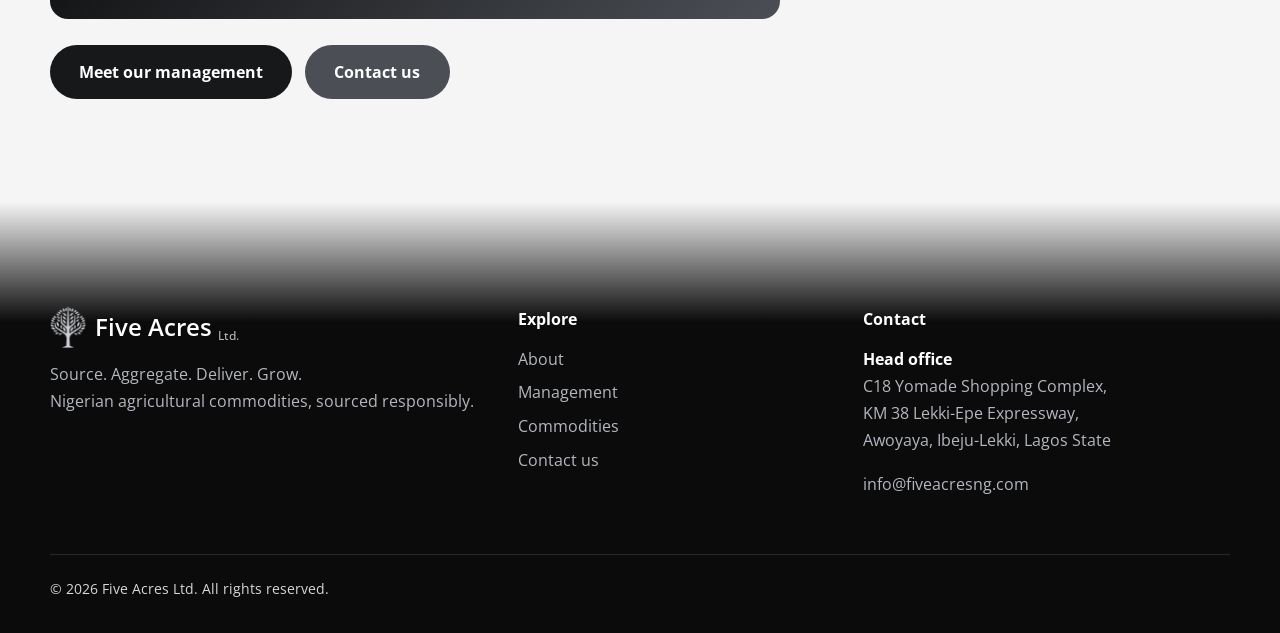
==== commit 7dde22b1: "new updates" ====
--- a/about/index.html
+++ b/about/index.html
@@ -137,394 +137,96 @@
                 <a class="cta" href="../contact">Contact us</a>
             </nav>
         </div>
+    
+        <div class="mkt" id="mkt" role="region" aria-label="Market prices and exchange rates">
+            <a class="mkt-l" href="../contact"><b>Markets</b><span>Cashew and sesame: ask for today's price</span></a>
+            <div class="mkt-v" id="mktv"></div>
+        </div>
     </header>
-    <main id="main">
-        <div class="page on">
-
-            <header class="ph" style="--a:#08271d;--m:#14402f;--b:#4f8a4a">
-                <div class="w">
-                    <h1>About Five Acres Ltd</h1>
-                    <p>A Nigerian agricultural commodity company built on reliability, quality and transparency.</p>
-                </div>
-            </header>
-            <section class="s">
-                <div class="w sp">
-                    <div class="rv">
-                        <h2>Our story</h2>
-                        <p>Five Acres Ltd was founded to bring dependable supply and professional standards to Nigeria's
-                            agricultural commodity trade.</p>
-                        <p>Farmers and local producers often sell into fragmented markets, while buyers need consistent
-                            volumes and quality. We bridge that gap, sourcing where commodities are abundant and
-                            delivering where the market needs them.</p>
-                    </div>
-                    <div class="vis rv abimg" style="--d:.1s">
-                        <div class="col2">
-                            <div style="--x:#123a2a;--y:#3f7a4f"><img src="../assets/img/cocoa.jpg" alt="" loading="lazy">
-                            </div>
-                            <div style="--x:#1f3b57;--y:#5d8aa8"><img src="../assets/img/cashew.jpg" alt="" loading="lazy">
-                            </div>
-                            <div style="--x:#cdb98a;--y:#ecdfba"><img src="../assets/img/soybeans.jpg" alt=""
-                                    loading="lazy"></div>
-                            <div style="--x:#3b2a1c;--y:#7a5a36"><svg viewBox="0 0 240 150"
-                                    preserveAspectRatio="xMidYMid slice" aria-hidden="true">
-                                    <path transform="translate(185.5 108.0) rotate(56) scale(1.8)"
-                                        d="M0-4C3-2 3 3 0 5C-3 3-3-2 0-4z" fill="url(#gSes)" stroke="rgba(120,90,30,.4)"
-                                        stroke-width=".3"></path>
-                                    <path transform="translate(207.3 117.3) rotate(74) scale(1.8)"
-                                        d="M0-4C3-2 3 3 0 5C-3 3-3-2 0-4z" fill="url(#gSes)" stroke="rgba(120,90,30,.4)"
-                                        stroke-width=".3"></path>
-                                    <path transform="translate(53.4 105.3) rotate(85) scale(1.8)"
-                                        d="M0-4C3-2 3 3 0 5C-3 3-3-2 0-4z" fill="url(#gSes)" stroke="rgba(120,90,30,.4)"
-                                        stroke-width=".3"></path>
-                                    <path transform="translate(111.0 124.5) rotate(128) scale(1.8)"
-                                        d="M0-4C3-2 3 3 0 5C-3 3-3-2 0-4z" fill="url(#gSes)" stroke="rgba(120,90,30,.4)"
-                                        stroke-width=".3"></path>
-                                    <path transform="translate(158.4 125.2) rotate(106) scale(1.8)"
-                                        d="M0-4C3-2 3 3 0 5C-3 3-3-2 0-4z" fill="url(#gSes)" stroke="rgba(120,90,30,.4)"
-                                        stroke-width=".3"></path>
-                                    <path transform="translate(148.0 88.2) rotate(15) scale(1.8)"
-                                        d="M0-4C3-2 3 3 0 5C-3 3-3-2 0-4z" fill="url(#gSes)" stroke="rgba(120,90,30,.4)"
-                                        stroke-width=".3"></path>
-                                    <path transform="translate(137.1 138.2) rotate(107) scale(1.8)"
-                                        d="M0-4C3-2 3 3 0 5C-3 3-3-2 0-4z" fill="url(#gSes)" stroke="rgba(120,90,30,.4)"
-                                        stroke-width=".3"></path>
-                                    <path transform="translate(56.1 99.7) rotate(42) scale(1.8)"
-                                        d="M0-4C3-2 3 3 0 5C-3 3-3-2 0-4z" fill="url(#gSes)" stroke="rgba(120,90,30,.4)"
-                                        stroke-width=".3"></path>
-                                    <path transform="translate(89.0 138.0) rotate(2) scale(1.8)"
-                                        d="M0-4C3-2 3 3 0 5C-3 3-3-2 0-4z" fill="url(#gSes)" stroke="rgba(120,90,30,.4)"
-                                        stroke-width=".3"></path>
-                                    <path transform="translate(146.1 133.6) rotate(128) scale(1.8)"
-                                        d="M0-4C3-2 3 3 0 5C-3 3-3-2 0-4z" fill="url(#gSes)" stroke="rgba(120,90,30,.4)"
-                                        stroke-width=".3"></path>
-                                    <path transform="translate(180.5 109.9) rotate(160) scale(1.8)"
-                                        d="M0-4C3-2 3 3 0 5C-3 3-3-2 0-4z" fill="url(#gSes)" stroke="rgba(120,90,30,.4)"
-                                        stroke-width=".3"></path>
-                                    <path transform="translate(89.8 106.5) rotate(110) scale(1.8)"
-                                        d="M0-4C3-2 3 3 0 5C-3 3-3-2 0-4z" fill="url(#gSes)" stroke="rgba(120,90,30,.4)"
-                                        stroke-width=".3"></path>
-                                    <path transform="translate(173.6 102.8) rotate(162) scale(1.8)"
-                                        d="M0-4C3-2 3 3 0 5C-3 3-3-2 0-4z" fill="url(#gSes)" stroke="rgba(120,90,30,.4)"
-                                        stroke-width=".3"></path>
-                                    <path transform="translate(202.4 111.6) rotate(145) scale(1.8)"
-                                        d="M0-4C3-2 3 3 0 5C-3 3-3-2 0-4z" fill="url(#gSes)" stroke="rgba(120,90,30,.4)"
-                                        stroke-width=".3"></path>
-                                    <path transform="translate(169.8 101.9) rotate(30) scale(1.8)"
-                                        d="M0-4C3-2 3 3 0 5C-3 3-3-2 0-4z" fill="url(#gSes)" stroke="rgba(120,90,30,.4)"
-                                        stroke-width=".3"></path>
-                                    <path transform="translate(149.0 74.6) rotate(132) scale(1.8)"
-                                        d="M0-4C3-2 3 3 0 5C-3 3-3-2 0-4z" fill="url(#gSes)" stroke="rgba(120,90,30,.4)"
-                                        stroke-width=".3"></path>
-                                    <path transform="translate(207.7 107.9) rotate(78) scale(1.8)"
-                                        d="M0-4C3-2 3 3 0 5C-3 3-3-2 0-4z" fill="url(#gSes)" stroke="rgba(120,90,30,.4)"
-                                        stroke-width=".3"></path>
-                                    <path transform="translate(117.6 136.2) rotate(4) scale(1.8)"
-                                        d="M0-4C3-2 3 3 0 5C-3 3-3-2 0-4z" fill="url(#gSes)" stroke="rgba(120,90,30,.4)"
-                                        stroke-width=".3"></path>
-                                    <path transform="translate(205.2 98.1) rotate(63) scale(1.8)"
-                                        d="M0-4C3-2 3 3 0 5C-3 3-3-2 0-4z" fill="url(#gSes)" stroke="rgba(120,90,30,.4)"
-                                        stroke-width=".3"></path>
-                                    <path transform="translate(122.5 107.1) rotate(120) scale(1.8)"
-                                        d="M0-4C3-2 3 3 0 5C-3 3-3-2 0-4z" fill="url(#gSes)" stroke="rgba(120,90,30,.4)"
-                                        stroke-width=".3"></path>
-                                    <path transform="translate(189.2 99.9) rotate(122) scale(1.8)"
-                                        d="M0-4C3-2 3 3 0 5C-3 3-3-2 0-4z" fill="url(#gSes)" stroke="rgba(120,90,30,.4)"
-                                        stroke-width=".3"></path>
-                                    <path transform="translate(29.6 106.1) rotate(78) scale(1.8)"
-                                        d="M0-4C3-2 3 3 0 5C-3 3-3-2 0-4z" fill="url(#gSes)" stroke="rgba(120,90,30,.4)"
-                                        stroke-width=".3"></path>
-                                    <path transform="translate(207.8 92.1) rotate(77) scale(1.8)"
-                                        d="M0-4C3-2 3 3 0 5C-3 3-3-2 0-4z" fill="url(#gSes)" stroke="rgba(120,90,30,.4)"
-                                        stroke-width=".3"></path>
-                                    <path transform="translate(146.0 84.2) rotate(41) scale(1.8)"
-                                        d="M0-4C3-2 3 3 0 5C-3 3-3-2 0-4z" fill="url(#gSes)" stroke="rgba(120,90,30,.4)"
-                                        stroke-width=".3"></path>
-                                    <path transform="translate(141.3 110.4) rotate(149) scale(1.8)"
-                                        d="M0-4C3-2 3 3 0 5C-3 3-3-2 0-4z" fill="url(#gSes)" stroke="rgba(120,90,30,.4)"
-                                        stroke-width=".3"></path>
-                                    <path transform="translate(165.0 121.5) rotate(99) scale(1.8)"
-                                        d="M0-4C3-2 3 3 0 5C-3 3-3-2 0-4z" fill="url(#gSes)" stroke="rgba(120,90,30,.4)"
-                                        stroke-width=".3"></path>
-                                    <path transform="translate(71.9 125.3) rotate(19) scale(1.8)"
-                                        d="M0-4C3-2 3 3 0 5C-3 3-3-2 0-4z" fill="url(#gSes)" stroke="rgba(120,90,30,.4)"
-                                        stroke-width=".3"></path>
-                                    <path transform="translate(90.4 118.4) rotate(103) scale(1.8)"
-                                        d="M0-4C3-2 3 3 0 5C-3 3-3-2 0-4z" fill="url(#gSes)" stroke="rgba(120,90,30,.4)"
-                                        stroke-width=".3"></path>
-                                    <path transform="translate(30.4 97.2) rotate(18) scale(1.8)"
-                                        d="M0-4C3-2 3 3 0 5C-3 3-3-2 0-4z" fill="url(#gSes)" stroke="rgba(120,90,30,.4)"
-                                        stroke-width=".3"></path>
-                                    <path transform="translate(216.9 103.3) rotate(139) scale(1.8)"
-                                        d="M0-4C3-2 3 3 0 5C-3 3-3-2 0-4z" fill="url(#gSes)" stroke="rgba(120,90,30,.4)"
-                                        stroke-width=".3"></path>
-                                    <path transform="translate(65.3 99.3) rotate(155) scale(1.8)"
-                                        d="M0-4C3-2 3 3 0 5C-3 3-3-2 0-4z" fill="url(#gSes)" stroke="rgba(120,90,30,.4)"
-                                        stroke-width=".3"></path>
-                                    <path transform="translate(77.7 87.8) rotate(55) scale(1.8)"
-                                        d="M0-4C3-2 3 3 0 5C-3 3-3-2 0-4z" fill="url(#gSes)" stroke="rgba(120,90,30,.4)"
-                                        stroke-width=".3"></path>
-                                    <path transform="translate(71.4 104.3) rotate(173) scale(1.8)"
-                                        d="M0-4C3-2 3 3 0 5C-3 3-3-2 0-4z" fill="url(#gSes)" stroke="rgba(120,90,30,.4)"
-                                        stroke-width=".3"></path>
-                                    <path transform="translate(35.2 93.6) rotate(26) scale(1.8)"
-                                        d="M0-4C3-2 3 3 0 5C-3 3-3-2 0-4z" fill="url(#gSes)" stroke="rgba(120,90,30,.4)"
-                                        stroke-width=".3"></path>
-                                    <path transform="translate(171.9 137.7) rotate(124) scale(1.8)"
-                                        d="M0-4C3-2 3 3 0 5C-3 3-3-2 0-4z" fill="url(#gSes)" stroke="rgba(120,90,30,.4)"
-                                        stroke-width=".3"></path>
-                                    <path transform="translate(98.9 139.8) rotate(65) scale(1.8)"
-                                        d="M0-4C3-2 3 3 0 5C-3 3-3-2 0-4z" fill="url(#gSes)" stroke="rgba(120,90,30,.4)"
-                                        stroke-width=".3"></path>
-                                    <path transform="translate(169.2 90.7) rotate(92) scale(1.8)"
-                                        d="M0-4C3-2 3 3 0 5C-3 3-3-2 0-4z" fill="url(#gSes)" stroke="rgba(120,90,30,.4)"
-                                        stroke-width=".3"></path>
-                                    <path transform="translate(123.7 119.3) rotate(144) scale(1.8)"
-                                        d="M0-4C3-2 3 3 0 5C-3 3-3-2 0-4z" fill="url(#gSes)" stroke="rgba(120,90,30,.4)"
-                                        stroke-width=".3"></path>
-                                    <path transform="translate(155.0 94.8) rotate(136) scale(1.8)"
-                                        d="M0-4C3-2 3 3 0 5C-3 3-3-2 0-4z" fill="url(#gSes)" stroke="rgba(120,90,30,.4)"
-                                        stroke-width=".3"></path>
-                                    <path transform="translate(71.2 136.2) rotate(78) scale(1.8)"
-                                        d="M0-4C3-2 3 3 0 5C-3 3-3-2 0-4z" fill="url(#gSes)" stroke="rgba(120,90,30,.4)"
-                                        stroke-width=".3"></path>
-                                    <path transform="translate(134.0 108.0) rotate(6) scale(1.8)"
-                                        d="M0-4C3-2 3 3 0 5C-3 3-3-2 0-4z" fill="url(#gSes)" stroke="rgba(120,90,30,.4)"
-                                        stroke-width=".3"></path>
-                                    <path transform="translate(70.1 101.1) rotate(145) scale(1.8)"
-                                        d="M0-4C3-2 3 3 0 5C-3 3-3-2 0-4z" fill="url(#gSes)" stroke="rgba(120,90,30,.4)"
-                                        stroke-width=".3"></path>
-                                    <path transform="translate(88.1 134.3) rotate(178) scale(1.8)"
-                                        d="M0-4C3-2 3 3 0 5C-3 3-3-2 0-4z" fill="url(#gSes)" stroke="rgba(120,90,30,.4)"
-                                        stroke-width=".3"></path>
-                                    <path transform="translate(34.8 109.4) rotate(31) scale(1.8)"
-                                        d="M0-4C3-2 3 3 0 5C-3 3-3-2 0-4z" fill="url(#gSes)" stroke="rgba(120,90,30,.4)"
-                                        stroke-width=".3"></path>
-                                    <path transform="translate(80.7 87.2) rotate(44) scale(1.8)"
-                                        d="M0-4C3-2 3 3 0 5C-3 3-3-2 0-4z" fill="url(#gSes)" stroke="rgba(120,90,30,.4)"
-                                        stroke-width=".3"></path>
-                                    <path transform="translate(113.6 133.3) rotate(112) scale(1.8)"
-                                        d="M0-4C3-2 3 3 0 5C-3 3-3-2 0-4z" fill="url(#gSes)" stroke="rgba(120,90,30,.4)"
-                                        stroke-width=".3"></path>
-                                    <path transform="translate(68.0 113.1) rotate(88) scale(1.8)"
-                                        d="M0-4C3-2 3 3 0 5C-3 3-3-2 0-4z" fill="url(#gSes)" stroke="rgba(120,90,30,.4)"
-                                        stroke-width=".3"></path>
-                                    <path transform="translate(86.4 107.3) rotate(113) scale(1.8)"
-                                        d="M0-4C3-2 3 3 0 5C-3 3-3-2 0-4z" fill="url(#gSes)" stroke="rgba(120,90,30,.4)"
-                                        stroke-width=".3"></path>
-                                    <path transform="translate(147.8 84.8) rotate(101) scale(1.8)"
-                                        d="M0-4C3-2 3 3 0 5C-3 3-3-2 0-4z" fill="url(#gSes)" stroke="rgba(120,90,30,.4)"
-                                        stroke-width=".3"></path>
-                                    <path transform="translate(139.4 138.8) rotate(67) scale(1.8)"
-                                        d="M0-4C3-2 3 3 0 5C-3 3-3-2 0-4z" fill="url(#gSes)" stroke="rgba(120,90,30,.4)"
-                                        stroke-width=".3"></path>
-                                    <path transform="translate(178.8 124.6) rotate(70) scale(1.8)"
-                                        d="M0-4C3-2 3 3 0 5C-3 3-3-2 0-4z" fill="url(#gSes)" stroke="rgba(120,90,30,.4)"
-                                        stroke-width=".3"></path>
-                                    <path transform="translate(142.8 132.4) rotate(166) scale(1.8)"
-                                        d="M0-4C3-2 3 3 0 5C-3 3-3-2 0-4z" fill="url(#gSes)" stroke="rgba(120,90,30,.4)"
-                                        stroke-width=".3"></path>
-                                    <path transform="translate(88.9 117.0) rotate(151) scale(1.8)"
-                                        d="M0-4C3-2 3 3 0 5C-3 3-3-2 0-4z" fill="url(#gSes)" stroke="rgba(120,90,30,.4)"
-                                        stroke-width=".3"></path>
-                                    <path transform="translate(161.8 81.4) rotate(43) scale(1.8)"
-                                        d="M0-4C3-2 3 3 0 5C-3 3-3-2 0-4z" fill="url(#gSes)" stroke="rgba(120,90,30,.4)"
-                                        stroke-width=".3"></path>
-                                    <path transform="translate(110.4 125.1) rotate(56) scale(1.8)"
-                                        d="M0-4C3-2 3 3 0 5C-3 3-3-2 0-4z" fill="url(#gSes)" stroke="rgba(120,90,30,.4)"
-                                        stroke-width=".3"></path>
-                                    <path transform="translate(190.9 93.2) rotate(101) scale(1.8)"
-                                        d="M0-4C3-2 3 3 0 5C-3 3-3-2 0-4z" fill="url(#gSes)" stroke="rgba(120,90,30,.4)"
-                                        stroke-width=".3"></path>
-                                    <path transform="translate(58.0 120.1) rotate(80) scale(1.8)"
-                                        d="M0-4C3-2 3 3 0 5C-3 3-3-2 0-4z" fill="url(#gSes)" stroke="rgba(120,90,30,.4)"
-                                        stroke-width=".3"></path>
-                                    <path transform="translate(119.4 103.8) rotate(141) scale(1.8)"
-                                        d="M0-4C3-2 3 3 0 5C-3 3-3-2 0-4z" fill="url(#gSes)" stroke="rgba(120,90,30,.4)"
-                                        stroke-width=".3"></path>
-                                    <path transform="translate(122.6 103.2) rotate(141) scale(1.8)"
-                                        d="M0-4C3-2 3 3 0 5C-3 3-3-2 0-4z" fill="url(#gSes)" stroke="rgba(120,90,30,.4)"
-                                        stroke-width=".3"></path>
-                                    <path transform="translate(43.5 110.5) rotate(2) scale(1.8)"
-                                        d="M0-4C3-2 3 3 0 5C-3 3-3-2 0-4z" fill="url(#gSes)" stroke="rgba(120,90,30,.4)"
-                                        stroke-width=".3"></path>
-                                    <path transform="translate(174.1 78.5) rotate(162) scale(1.8)"
-                                        d="M0-4C3-2 3 3 0 5C-3 3-3-2 0-4z" fill="url(#gSes)" stroke="rgba(120,90,30,.4)"
-                                        stroke-width=".3"></path>
-                                    <path transform="translate(120.4 122.8) rotate(66) scale(1.8)"
-                                        d="M0-4C3-2 3 3 0 5C-3 3-3-2 0-4z" fill="url(#gSes)" stroke="rgba(120,90,30,.4)"
-                                        stroke-width=".3"></path>
-                                    <path transform="translate(23.3 113.6) rotate(135) scale(1.8)"
-                                        d="M0-4C3-2 3 3 0 5C-3 3-3-2 0-4z" fill="url(#gSes)" stroke="rgba(120,90,30,.4)"
-                                        stroke-width=".3"></path>
-                                    <path transform="translate(78.8 111.0) rotate(102) scale(1.8)"
-                                        d="M0-4C3-2 3 3 0 5C-3 3-3-2 0-4z" fill="url(#gSes)" stroke="rgba(120,90,30,.4)"
-                                        stroke-width=".3"></path>
-                                    <path transform="translate(42.5 86.2) rotate(57) scale(1.8)"
-                                        d="M0-4C3-2 3 3 0 5C-3 3-3-2 0-4z" fill="url(#gSes)" stroke="rgba(120,90,30,.4)"
-                                        stroke-width=".3"></path>
-                                    <path transform="translate(177.6 120.5) rotate(173) scale(1.8)"
-                                        d="M0-4C3-2 3 3 0 5C-3 3-3-2 0-4z" fill="url(#gSes)" stroke="rgba(120,90,30,.4)"
-                                        stroke-width=".3"></path>
-                                    <path transform="translate(133.0 99.6) rotate(104) scale(1.8)"
-                                        d="M0-4C3-2 3 3 0 5C-3 3-3-2 0-4z" fill="url(#gSes)" stroke="rgba(120,90,30,.4)"
-                                        stroke-width=".3"></path>
-                                    <path transform="translate(105.2 75.1) rotate(90) scale(1.8)"
-                                        d="M0-4C3-2 3 3 0 5C-3 3-3-2 0-4z" fill="url(#gSes)" stroke="rgba(120,90,30,.4)"
-                                        stroke-width=".3"></path>
-                                    <path transform="translate(92.6 119.6) rotate(164) scale(1.8)"
-                                        d="M0-4C3-2 3 3 0 5C-3 3-3-2 0-4z" fill="url(#gSes)" stroke="rgba(120,90,30,.4)"
-                                        stroke-width=".3"></path>
-                                    <path transform="translate(100.2 96.8) rotate(100) scale(1.8)"
-                                        d="M0-4C3-2 3 3 0 5C-3 3-3-2 0-4z" fill="url(#gSes)" stroke="rgba(120,90,30,.4)"
-                                        stroke-width=".3"></path>
-                                    <path transform="translate(76.4 132.0) rotate(151) scale(1.8)"
-                                        d="M0-4C3-2 3 3 0 5C-3 3-3-2 0-4z" fill="url(#gSes)" stroke="rgba(120,90,30,.4)"
-                                        stroke-width=".3"></path>
-                                    <path transform="translate(192.4 112.6) rotate(157) scale(1.8)"
-                                        d="M0-4C3-2 3 3 0 5C-3 3-3-2 0-4z" fill="url(#gSes)" stroke="rgba(120,90,30,.4)"
-                                        stroke-width=".3"></path>
-                                    <path transform="translate(150.4 78.4) rotate(29) scale(1.8)"
-                                        d="M0-4C3-2 3 3 0 5C-3 3-3-2 0-4z" fill="url(#gSes)" stroke="rgba(120,90,30,.4)"
-                                        stroke-width=".3"></path>
-                                    <path transform="translate(141.1 138.1) rotate(139) scale(1.8)"
-                                        d="M0-4C3-2 3 3 0 5C-3 3-3-2 0-4z" fill="url(#gSes)" stroke="rgba(120,90,30,.4)"
-                                        stroke-width=".3"></path>
-                                    <path transform="translate(188.2 125.4) rotate(153) scale(1.8)"
-                                        d="M0-4C3-2 3 3 0 5C-3 3-3-2 0-4z" fill="url(#gSes)" stroke="rgba(120,90,30,.4)"
-                                        stroke-width=".3"></path>
-                                    <path transform="translate(78.5 122.6) rotate(90) scale(1.8)"
-                                        d="M0-4C3-2 3 3 0 5C-3 3-3-2 0-4z" fill="url(#gSes)" stroke="rgba(120,90,30,.4)"
-                                        stroke-width=".3"></path>
-                                    <path transform="translate(129.6 117.8) rotate(94) scale(1.8)"
-                                        d="M0-4C3-2 3 3 0 5C-3 3-3-2 0-4z" fill="url(#gSes)" stroke="rgba(120,90,30,.4)"
-                                        stroke-width=".3"></path>
-                                    <path transform="translate(144.1 73.4) rotate(96) scale(1.8)"
-                                        d="M0-4C3-2 3 3 0 5C-3 3-3-2 0-4z" fill="url(#gSes)" stroke="rgba(120,90,30,.4)"
-                                        stroke-width=".3"></path>
-                                    <path transform="translate(208.2 98.2) rotate(67) scale(1.8)"
-                                        d="M0-4C3-2 3 3 0 5C-3 3-3-2 0-4z" fill="url(#gSes)" stroke="rgba(120,90,30,.4)"
-                                        stroke-width=".3"></path>
-                                    <path transform="translate(175.9 94.2) rotate(119) scale(1.8)"
-                                        d="M0-4C3-2 3 3 0 5C-3 3-3-2 0-4z" fill="url(#gSes)" stroke="rgba(120,90,30,.4)"
-                                        stroke-width=".3"></path>
-                                    <path transform="translate(143.6 52.8) rotate(26) scale(1.8)"
-                                        d="M0-4C3-2 3 3 0 5C-3 3-3-2 0-4z" fill="url(#gSes)" stroke="rgba(120,90,30,.4)"
-                                        stroke-width=".3"></path>
-                                    <path transform="translate(164.8 16.7) rotate(59) scale(1.8)"
-                                        d="M0-4C3-2 3 3 0 5C-3 3-3-2 0-4z" fill="url(#gSes)" stroke="rgba(120,90,30,.4)"
-                                        stroke-width=".3"></path>
-                                    <path transform="translate(178.8 46.3) rotate(168) scale(1.8)"
-                                        d="M0-4C3-2 3 3 0 5C-3 3-3-2 0-4z" fill="url(#gSes)" stroke="rgba(120,90,30,.4)"
-                                        stroke-width=".3"></path>
-                                    <path transform="translate(153.6 16.3) rotate(2) scale(1.8)"
-                                        d="M0-4C3-2 3 3 0 5C-3 3-3-2 0-4z" fill="url(#gSes)" stroke="rgba(120,90,30,.4)"
-                                        stroke-width=".3"></path>
-                                    <path transform="translate(120.8 16.0) rotate(92) scale(1.8)"
-                                        d="M0-4C3-2 3 3 0 5C-3 3-3-2 0-4z" fill="url(#gSes)" stroke="rgba(120,90,30,.4)"
-                                        stroke-width=".3"></path>
-                                    <path transform="translate(131.4 38.3) rotate(88) scale(1.8)"
-                                        d="M0-4C3-2 3 3 0 5C-3 3-3-2 0-4z" fill="url(#gSes)" stroke="rgba(120,90,30,.4)"
-                                        stroke-width=".3"></path>
-                                    <path transform="translate(90.9 24.8) rotate(144) scale(1.8)"
-                                        d="M0-4C3-2 3 3 0 5C-3 3-3-2 0-4z" fill="url(#gSes)" stroke="rgba(120,90,30,.4)"
-                                        stroke-width=".3"></path>
-                                    <path transform="translate(73.9 17.8) rotate(162) scale(1.8)"
-                                        d="M0-4C3-2 3 3 0 5C-3 3-3-2 0-4z" fill="url(#gSes)" stroke="rgba(120,90,30,.4)"
-                                        stroke-width=".3"></path>
-                                    <path transform="translate(108.5 56.7) rotate(63) scale(1.8)"
-                                        d="M0-4C3-2 3 3 0 5C-3 3-3-2 0-4z" fill="url(#gSes)" stroke="rgba(120,90,30,.4)"
-                                        stroke-width=".3"></path>
-                                </svg></div>
-                        </div>
-                    </div>
-                </div>
-            </section>
-            <section class="s alt">
-                <div class="w sp">
-                    <div class="dk rv">
-                        <h3>Our vision</h3>
-                        <p>To become Nigeria's most sought-after and trusted agricultural commodity sourcing and supply
-                            company, recognised for quality, reliability, integrity and consistent delivery.</p>
-                    </div>
-                    <div class="dk v2 rv" style="--d:.1s">
-                        <h3>Our mission</h3>
-                        <p>To responsibly source, aggregate, manage and supply high-quality Nigerian agricultural
-                            commodities while creating sustainable value for all stakeholders.</p>
-                    </div>
-                </div>
-            </section>
-            <section class="s">
-                <div class="w">
-                    <div class="sh rv">
-                        <h2>Our values</h2>
-                    </div>
-                    <div class="g" id="vals">
-                        <div class="cd rv" style="--d:0s">
-                            <h3>Integrity</h3>
-                            <p>Honesty, transparency and accountability in every deal.</p>
-                        </div>
-                        <div class="cd rv" style="--d:0.07s">
-                            <h3>Quality</h3>
-                            <p>Quality standards maintained from sourcing through delivery.</p>
-                        </div>
-                        <div class="cd rv" style="--d:0.14s">
-                            <h3>Reliability</h3>
-                            <p>A dependable partner that buyers and suppliers can trust.</p>
-                        </div>
-                        <div class="cd rv" style="--d:0.21000000000000002s">
-                            <h3>Professionalism</h3>
-                            <p>Structured systems, documentation, market intelligence and disciplined execution.</p>
-                        </div>
-                        <div class="cd rv" style="--d:0s">
-                            <h3>Transparency</h3>
-                            <p>Clear commercial relationships with farmers, agents, suppliers, buyers and financial
-                                partners.</p>
-                        </div>
-                        <div class="cd rv" style="--d:0.07s">
-                            <h3>Partnership</h3>
-                            <p>Mutually beneficial relationships rather than short-term transactions.</p>
-                        </div>
-                        <div class="cd rv" style="--d:0.14s">
-                            <h3>Innovation</h3>
-                            <p>Technology, data and better processes to make sourcing more efficient and transparent.
-                            </p>
-                        </div>
-                        <div class="cd rv" style="--d:0.21000000000000002s">
-                            <h3>Sustainability</h3>
-                            <p>Responsible production, environmental protection and the welfare of farming communities.
-                            </p>
-                        </div>
-                    </div>
-                </div>
-            </section>
-            <section class="s alt">
-                <div class="w">
-                    <div class="sh rv">
-                        <h2>Management</h2>
-                        <p>Meet the leadership guiding Five Acres Ltd.</p>
-                    </div><a class="cd ceo rv" href="../management" style="--d:0s">
-                        <div class="av" aria-hidden="true"><span>AN</span></div>
-                        <div>
-                            <h3>Ajani Abidemi Nurudeen</h3>
-                            <p class="rl">Managing Director / Chief Executive Officer</p>
-                            <p class="q">“My journey from information technology to agricultural commodity exports has
-                                taught me the importance of innovation, disciplined execution, teamwork, and trusted
-                                relationships.”</p>
-                        </div>
-                    </a>
-                </div>
-            </section>
-            <section class="s">
-                <div class="w">
-                    <div class="bd rv">
-                        <h2>Our quality promise</h2>
-                        <blockquote>“We source responsibly, inspect carefully, aggregate professionally and deliver
-                            reliably.”</blockquote>
-                    </div>
-                </div>
-            </section>
-        </div>
-    </main>
+    <main id="main"><div class="page on">
+<header class="ph" style="--bg-img:url('../assets/img/hero-market.jpg')"><div class="w"><h1>About Five Acres Ltd</h1><p>A Nigerian agricultural commodity sourcing, aggregation, trading and supply company built on quality, reliability and integrity.</p>
+<div class="art-meta"><span>Company profile</span><span>Lagos, Nigeria</span><span>8 minute read</span></div></div></header>
+
+<div class="s"><div class="w art-wrap">
+<article class="art">
+<p class="lead2 rv">Five Acres Ltd was established in 2023 with a clear ambition: to become one of Nigeria's most trusted and sought-after agricultural commodity companies. It entered full operational activity in November 2025, and today it supplies cocoa, cashew nuts, soybeans and sesame seeds, alongside technology: CCTV cameras and laptops.</p>
+
+<h2 id="summary" class="rv">Executive summary</h2>
+<p class="rv">The company was established in response to a significant opportunity in Nigeria's agricultural value chain: the need for reliable, professional and quality-focused commodity companies that connect farmers and local suppliers with processors, manufacturers, exporters, international commodity buyers and other strategic off-takers.</p>
+<p class="rv">Five Acres Ltd focuses primarily on four strategic commodities, chosen for their importance to Nigeria's agricultural economy, their availability across different parts of the country, their strong domestic and international demand, and their potential for value creation across the supply chain.</p>
+<div class="rv"><span class="tg">Cocoa</span><span class="tg">Cashew nuts</span><span class="tg">Soybeans</span><span class="tg">Sesame seeds</span></div>
+<p class="rv" style="margin-top:1.2rem">Our long-term objective is to build a national agricultural commodity sourcing network that provides dependable access to quality commodities, while creating sustainable commercial relationships with farmers, buying agents, cooperatives, aggregators, processors, off-takers and international buyers.</p>
+<figure class="rv"><img src="../assets/img/cocoa.jpg" alt="Ripe cocoa pods, one of Five Acres Ltd's four core commodities" loading="lazy"><figcaption>Cocoa pods, one of our four core commodities alongside cashew nuts, soybeans and sesame seeds.</figcaption></figure>
+<blockquote class="pull rv">To become one of the most sought-after agricultural commodity sourcing and supply companies in Nigeria.<small>Our ambition</small></blockquote>
+
+<h2 id="background" class="rv">Company background</h2>
+<p class="rv">Five Acres Ltd was conceived in 2023 as an agricultural commodity enterprise, with the vision of building a commercially sustainable business around Nigeria's abundant agricultural resources.</p>
+<p class="rv">The founders recognised that Nigeria has considerable agricultural potential, but that the commodity value chain still faces challenges of fragmentation, quality consistency, aggregation, market access, logistics, information flow and dependable supply. Smallholder farmers and local producers frequently operate in fragmented markets, while processors, exporters and international buyers need dependable volumes, consistent quality, traceability and professional counterparties.</p>
+<p class="rv">Five Acres Ltd intends to bridge this gap. After its establishment, the company developed its business model, market relationships and operational structure, and became fully operational in November 2025. It is now focused on building a scalable commodity business with nationwide sourcing capacity and a strong reputation for reliability, quality, transparency, professionalism and consistent supply.</p>
+
+<h2 id="business" class="rv">Our business</h2>
+<p class="rv">Five Acres Ltd operates primarily as an agricultural commodity sourcing and trading company. Our model is built around identifying commodities at their points of abundance, establishing relationships with producers and local aggregators, consolidating volumes, applying quality-control procedures, coordinating logistics and supplying reliable buyers.</p>
+<p class="rv">We also supply technology, specifically CCTV cameras and laptops. <a href="../technology">Learn more about our technology offering</a>.</p>
+
+<h2 id="vision" class="rv">Vision and mission</h2>
+<blockquote class="pull rv">To become Nigeria's most sought-after and trusted agricultural commodity sourcing and supply company, recognised nationally and internationally for quality, reliability, integrity and consistent delivery.<small>Our vision</small></blockquote>
+<p class="rv"><b>Our mission</b> is to responsibly source, aggregate, manage and supply high-quality Nigerian agricultural commodities while creating sustainable value for all stakeholders. It is driven by these objectives:</p>
+<ul class="ck rv"><li>To provide buyers with reliable access to quality Nigerian commodities.</li><li>To build efficient commodity-sourcing networks across Nigeria.</li><li>To promote quality improvement and professional agricultural trading.</li><li>To create long-term economic value throughout the agricultural value chain.</li></ul>
+
+<h2 id="values" class="rv">Core values</h2>
+<p class="rv">Eight values guide how we deal with everyone along the value chain.</p>
+<dl class="vals rv"><div><dt>Integrity</dt><dd>We conduct our business with honesty, transparency and accountability.</dd></div><div><dt>Quality</dt><dd>Quality is central to the long-term success of a commodity business, so we maintain appropriate quality standards from sourcing through delivery.</dd></div><div><dt>Reliability</dt><dd>Our objective is to be a dependable commercial partner that buyers and suppliers can trust.</dd></div><div><dt>Professionalism</dt><dd>We approach commodity trading with structured systems, documentation, market intelligence and disciplined execution.</dd></div><div><dt>Transparency</dt><dd>We keep clear commercial relationships with farmers, buying agents, suppliers, buyers and financial partners.</dd></div><div><dt>Partnership</dt><dd>Sustainable agricultural businesses are built through mutually beneficial relationships rather than short-term transactions.</dd></div><div><dt>Innovation</dt><dd>We use technology, data and improved operational processes to make commodity sourcing more efficient and transparent.</dd></div><div><dt>Sustainability</dt><dd>We recognise the importance of responsible production, environmental protection and the long-term welfare of farming communities.</dd></div></dl>
+
+<h2 id="sourcing" class="rv">National sourcing strategy</h2>
+<p class="rv">One of our major strategic advantages is a commitment to a nationwide sourcing network. Rather than concentrating in one area, we intend to establish representation and reliable supplier relationships in every major commodity-producing region, guided by one principle:</p>
+<blockquote class="pull rv">Source where the commodity is abundant, aggregate where it is efficient, and deliver where the market demands it.</blockquote>
+<div class="reg-g"><div class="cd reg rv" style="--d:0.0s"><h3>South-West</h3><div><span class="tg">Cocoa</span><span class="tg">Cashew</span></div><p>Potential sourcing relationships will be developed across states such as Ondo, Osun, Ekiti, Oyo and surrounding production areas.</p></div><div class="cd reg rv" style="--d:0.08s"><h3>South-East</h3><div><span class="tg">Cashew</span><span class="tg">Cocoa</span><span class="tg">Other commodities as opportunities arise</span></div></div><div class="cd reg rv" style="--d:0.0s"><h3>North-Central / Middle Belt</h3><div><span class="tg">Cashew</span><span class="tg">Soybeans</span><span class="tg">Sesame</span><span class="tg">Other strategic commodities</span></div><p>Potential sourcing areas include Benue, Nasarawa, Kogi and neighbouring states.</p></div><div class="cd reg rv" style="--d:0.08s"><h3>North-West</h3><div><span class="tg">Sesame</span><span class="tg">Soybeans</span><span class="tg">Other oilseeds and grains</span></div><p>Potential sourcing areas include Kano, Jigawa, Kaduna and neighbouring states.</p></div><div class="cd reg rv" style="--d:0.0s"><h3>North-East</h3><div><span class="tg">Soybeans</span><span class="tg">Sesame</span><span class="tg">Other suitable commodities</span></div></div></div>
+<p class="rv">The Federal Produce Inspection Service's commodity-location information shows the geographic diversity of Nigeria's commodity production, which supports this approach. We also work with experienced local buying agents and commodity specialists who understand the realities of Nigeria's agricultural communities.</p>
+
+<h2 id="quality" class="rv">Quality management</h2>
+<p class="rv">Quality is one of the foundations of our business. Buyers are increasingly interested not only in quantity, but in consistent quality, documentation, traceability and reliability. Our approach includes:</p>
+<dl class="vals rv"><div><dt>Incoming quality inspection</dt><dd>Commodities are assessed before acceptance based on applicable product requirements.</dd></div><div><dt>Moisture management</dt><dd>Moisture levels are monitored to minimise quality deterioration during storage and transportation.</dd></div><div><dt>Defect management</dt><dd>For relevant commodities, defect levels are monitored and controlled.</dd></div><div><dt>Bean count</dt><dd>For cocoa and applicable commodities, bean-count information is recorded as part of quality assessment.</dd></div><div><dt>Foreign matter</dt><dd>We seek to minimise foreign materials and contamination.</dd></div><div><dt>Proper storage</dt><dd>Appropriate storage practices are used to preserve commodity quality.</dd></div><div><dt>Documentation</dt><dd>Quality information is documented to support transparency with our commercial partners.</dd></div><div><dt>Traceability</dt><dd>Where commercially and operationally appropriate, we intend to improve traceability from aggregation point to final buyer.</dd></div></dl>
+<div class="callout rv"><b>Our quality promise</b>We source responsibly, inspect carefully, aggregate professionally and deliver reliably.</div>
+<p class="rv" style="margin-top:1.2rem">We work to ensure that every commodity supplied meets the agreed commercial and quality specifications of the buyer. In international commodity markets, reputation is built shipment by shipment.</p>
+
+<h2 id="position" class="rv">Strategic positioning</h2>
+<p class="rv">Five Acres Ltd seeks to occupy the space between producers and buyers:</p>
+<div class="flow rv"><span>Farmers</span><i></i><span>Local buying agents</span><i></i><span>Aggregators</span><i></i><b>Five Acres Ltd</b><i></i><span>Processors, exporters, off-takers and international buyers</span></div>
+<p class="rv">By organising fragmented supply into a commercially reliable system, we aim to be a strategic sourcing partner rather than merely a commodity buyer.</p>
+
+<h2 id="relationships" class="rv">Buyers and suppliers</h2>
+<h3 class="rv">Our relationship with buyers</h3>
+<p class="rv">We develop long-term relationships based on trust, consistency, transparency, quality, competitive pricing, reliable communication, delivery performance, problem-solving and continuous improvement. Our objective is for buyers to see Five Acres Ltd as a dependable extension of their procurement operations in Nigeria.</p>
+<h3 class="rv">Our relationship with suppliers</h3>
+<p class="rv">We are building a supplier ecosystem based on fairness, respect and transparency. Suppliers should understand what we require, the quality standards expected, how pricing works, delivery and payment arrangements, quality deductions where applicable, and documentation requirements. Transparent relationships encourage better quality and stronger long-term supply.</p>
+
+<h2 id="ethics" class="rv">Business ethics</h2>
+<p class="rv">We are committed to conducting business responsibly, and we do not seek short-term gains at the expense of long-term reputation. Our principles include:</p>
+<ul class="ck rv"><li>No deliberate misrepresentation of commodity quality</li><li>Transparent commercial documentation</li><li>Responsible supplier engagement</li><li>Proper financial records</li><li>Respect for applicable laws and regulations</li><li>Professional treatment of business partners</li><li>Zero tolerance for fraudulent transactions</li></ul>
+<p class="rv">Our reputation is one of the company's most valuable assets.</p>
+
+<h2 id="partner" class="rv">Why partner with Five Acres Ltd</h2>
+<p class="rv">A partner choosing Five Acres Ltd is choosing a company built around a clear understanding of Nigeria's agricultural commodity opportunity.</p>
+<dl class="vals rv"><div><dt>Access to Nigerian commodities</dt><dd>Our sourcing strategy is designed to reach major production regions.</dd></div><div><dt>Local market presence</dt><dd>We establish relationships directly within commodity-producing communities.</dd></div><div><dt>Aggregation capability</dt><dd>We consolidate fragmented supply into commercially meaningful volumes.</dd></div><div><dt>Quality orientation</dt><dd>Quality control is an integral part of our procurement strategy.</dd></div><div><dt>Growing network</dt><dd>Our network is designed to expand across Nigeria.</dd></div><div><dt>Long-term perspective</dt><dd>We are building a business for sustained growth rather than short-term commodity transactions.</dd></div></dl>
+
+<h2 id="promise" class="rv">Our brand promise</h2>
+<blockquote class="pull rv">Source. Aggregate. Deliver. Grow.</blockquote>
+<dl class="vals rv"><div><dt>Source</dt><dd>We reach the places where quality agricultural commodities are produced.</dd></div><div><dt>Aggregate</dt><dd>We organise fragmented supply into commercially useful volumes.</dd></div><div><dt>Deliver</dt><dd>We focus on quality, logistics and dependable fulfilment.</dd></div><div><dt>Grow</dt><dd>We create sustainable growth for farmers, suppliers, buyers and Five Acres Ltd.</dd></div></dl>
+
+<h2 id="conclusion" class="rv">Conclusion</h2>
+<p class="rv">Five Acres Ltd is a young Nigerian agricultural commodity company with a clear and ambitious direction. Established in 2023 and fully operational from November 2025, it is building its business around four strategic commodities: cocoa, cashew, soybeans and sesame seeds.</p>
+<p class="rv">Our strategy is to develop a nationwide sourcing and aggregation network, build strong relationships with farmers and local buying agents, maintain rigorous quality standards, create reliable logistics channels and supply domestic and international buyers with consistency.</p>
+<p class="rv">Our greatest ambition goes beyond turnover. We want Five Acres Ltd to become a trusted name in agricultural commodity sourcing: a company that farmers want to sell to, buyers want to buy from, financial institutions want to support and international partners want to work with.</p>
+<div class="callout rv"><b>Our ultimate goal</b>To become the most sought-after agricultural commodity sourcing and supply company in Nigeria, connecting the country's farmers and agricultural resources to reliable markets in Nigeria and around the world.</div>
+<div class="bt rv"><a class="b d" href="../management">Meet our management</a><a class="b d" href="../contact" style="background:var(--g6)">Contact us</a></div>
+</article>
+
+<aside class="art-side">
+<div class="toc" role="navigation" aria-label="In this article"><b>In this article</b><a href="#summary">Executive summary</a><a href="#background">Company background</a><a href="#business">Our business</a><a href="#vision">Vision and mission</a><a href="#values">Core values</a><a href="#sourcing">National sourcing strategy</a><a href="#quality">Quality management</a><a href="#position">Strategic positioning</a><a href="#relationships">Buyers and suppliers</a><a href="#ethics">Business ethics</a><a href="#partner">Why partner with us</a><a href="#promise">Our brand promise</a><a href="#conclusion">Conclusion</a></div>
+<div class="cd glance"><h3>At a glance</h3><dl><dt>Established</dt><dd>2023</dd><dt>Fully operational</dt><dd>November 2025</dd><dt>Headquarters</dt><dd>Awoyaya, Lekki, Lagos</dd><dt>Commodities</dt><dd>Cocoa, cashew nuts, soybeans, sesame seeds</dd><dt>Technology</dt><dd>CCTV cameras, laptops</dd><dt>Sourcing</dt><dd>Five producing regions across Nigeria</dd></dl><a class="b d" href="../contact" style="margin-top:1rem">Contact us</a></div>
+</aside>
+</div></div>
+</div></main>
     <footer class="ft">
         <div class="w">
             <div class="fg">
--- a/assets/style.css
+++ b/assets/style.css
@@ -1724,3 +1724,77 @@
 .tkw{counter-reset:s}.tkw .cd h3::before{counter-increment:s;content:counter(s);display:inline-grid;place-items:center;width:2rem;height:2rem;margin-right:.7rem;border-radius:50%;background:var(--g8);color:#fff;font-size:.95rem}
 @media(max-width:900px){.tkp{grid-template-columns:1fr}.tkp.rev .tka{order:0}}
 @media(prefers-reduced-motion:reduce){.tka svg{animation:none}}
+/* ===== Light headers + white nav ===== */
+:root{--nv-ink:#2e3034;--nv-soft:rgba(0,0,0,.06);--nv-line:rgba(0,0,0,.1);--logo:#808080;--hdr-grad:linear-gradient(155deg,#4a4d53,#6b6f76 55%,#9a9ea5)}
+
+/* white navigation bar, original grey logo */
+.hd,.hd.sc,.hd.op{background:#fff;color:var(--nv-ink);backdrop-filter:none;box-shadow:0 1px 0 var(--nv-line),0 8px 24px rgba(0,0,0,.05)}
+.hd.sc{box-shadow:0 1px 0 var(--nv-line),0 10px 30px rgba(0,0,0,.12)}
+.hd .lg{color:var(--logo)}.hd .lg small{opacity:1}.hd .lm{background:var(--logo)}
+.hd nav a{color:var(--nv-ink);opacity:.9}
+.hd nav a:hover,.hd nav a.on{background:var(--nv-soft);opacity:1}
+.hd nav a.cta{background:#17181a;color:#fff;opacity:1}.hd nav a.cta:hover{background:#3a3d42;color:#fff}
+.hd .th{border-color:rgba(0,0,0,.2);background:transparent;color:var(--nv-ink)}.hd .th:hover{background:var(--nv-soft)}
+.hd .bg i{background:var(--nv-ink)}
+.hd .sub{background:#fff;border:1px solid var(--nv-line);box-shadow:0 18px 40px rgba(0,0,0,.16)}
+@media(max-width:900px){.hd nav{background:#fff;border-top:1px solid var(--nv-line);box-shadow:0 18px 30px rgba(0,0,0,.12)}.hd .sub{border:0;box-shadow:none;background:none}}
+
+/* lighter page headers and hero */
+.ph{background:var(--hdr-grad)!important}
+.hero{--a:#4a4d53;--m:#6b6f76;--b:#9a9ea5}
+.hero.im::after{background:linear-gradient(90deg,rgba(36,38,42,.72) 0%,rgba(36,38,42,.46) 46%,rgba(36,38,42,.05) 100%)}
+.hero.im::before{opacity:.18}
+body .mg-hero{background:radial-gradient(60vmax 42vmax at 88% 8%,rgba(255,255,255,.2),transparent 62%),var(--hdr-grad)}
+/* ===== v3: ticker, image headers, article ===== */
+/* market ticker (inside fixed header) */
+.mkt{display:flex;align-items:stretch;height:46px;background:#111214;color:#e8eaed;border-top:1px solid rgba(255,255,255,.08)}
+.mkt-l{flex:none;display:flex;align-items:center;gap:.8rem;padding:0 1.1rem;text-decoration:none;color:#fff;font-size:.8rem;background:#2a2c30;border-right:1px solid rgba(255,255,255,.12)}
+.mkt-l b{font-weight:700}.mkt-l span{color:#b9bcc2;font-weight:500}
+.mkt-v{flex:1;min-width:0;height:46px;overflow:hidden}.mkt-v .tradingview-widget-container,.mkt-v .tradingview-widget-container__widget{height:46px}.mkt-v iframe{height:46px!important}
+@media(max-width:700px){.mkt-l span{display:none}}
+html{scroll-padding-top:130px}
+.hero{padding-top:9.8rem}
+.ph,body .mg-hero{padding-top:10.6rem}
+
+/* consistent image headers on inner pages */
+.ph[style*="--bg-img"]{background:linear-gradient(90deg,rgba(36,38,42,.8) 0%,rgba(36,38,42,.55) 55%,rgba(36,38,42,.3) 100%),var(--bg-img) center/cover no-repeat!important}
+body .mg-hero[style*="--bg-img"]{background:linear-gradient(90deg,rgba(36,38,42,.8) 0%,rgba(36,38,42,.55) 55%,rgba(36,38,42,.3) 100%),var(--bg-img) center/cover no-repeat}
+.ph h1,.ph p{text-shadow:0 2px 20px rgba(0,0,0,.35)}
+.art-meta{display:flex;flex-wrap:wrap;gap:.5rem;margin-top:1.2rem}.art-meta span{padding:.35rem .9rem;border-radius:99px;background:rgba(255,255,255,.14);border:1px solid rgba(255,255,255,.28);font-weight:600;font-size:.82rem}
+
+/* article layout (About) */
+.art-wrap{display:grid;grid-template-columns:minmax(0,1fr) 310px;gap:clamp(2rem,5vw,5rem);align-items:start}
+.art{max-width:730px}
+.art .lead2{font-size:clamp(1.15rem,2vw,1.35rem);line-height:1.75;color:var(--ink);font-weight:500;margin-bottom:1.4em}
+.art h2{font-size:clamp(1.55rem,3vw,2.05rem);margin:2.1em 0 .55em;scroll-margin-top:150px}
+.art p{font-size:1.06rem;line-height:1.85}.art p a{color:var(--ac);font-weight:600}
+.art figure{margin:2.2rem 0}.art figure img{width:100%;aspect-ratio:16/9;object-fit:cover;border-radius:20px;display:block;box-shadow:0 20px 44px rgba(0,0,0,.14)}.art figcaption{font-size:.88rem;color:var(--mut);margin-top:.7rem}
+.pull{margin:2.4rem 0;padding:1.6rem 1.8rem;border-left:4px solid var(--g6);background:var(--bg2);border-radius:0 18px 18px 0;font:600 clamp(1.1rem,2.1vw,1.4rem)/1.6 'Open Sans',system-ui,sans-serif;color:var(--ink)}
+.pull small{display:block;margin-top:.8rem;font-size:.84rem;font-weight:600;color:var(--mut)}
+.vals{display:grid;grid-template-columns:1fr 1fr;gap:1.3rem 2rem;margin:1.2rem 0 0}.vals dt{font-weight:700;color:var(--ink)}.vals dd{margin:.15rem 0 0;color:var(--mut);line-height:1.6}
+.callout{margin:2.2rem 0 0;padding:1.4rem 1.6rem;border-radius:18px;background:linear-gradient(135deg,var(--g9),var(--g6));color:#fff;font-size:1.08rem;line-height:1.6}.callout b{display:block;margin-bottom:.3rem;font-size:.9rem;opacity:.85}
+.art .bt{margin-top:1.6rem}
+.art-side{position:sticky;top:150px;display:grid;gap:1.2rem}
+.toc{display:grid;gap:.1rem;padding:1.2rem 1.2rem 1.2rem 1.4rem;border-radius:20px;background:var(--card);border:1px solid var(--line)}.toc b{margin-bottom:.5rem;color:var(--ink)}
+.toc a{display:block;padding:.45rem .9rem;border-left:2px solid var(--line);color:var(--mut);text-decoration:none;font-weight:600;font-size:.92rem;transition:.25s}.toc a:hover{color:var(--ink)}.toc a.on{border-color:var(--g6);color:var(--ink);background:var(--bg2)}
+.glance:hover{transform:none}.glance h3{margin-bottom:.8rem}.glance dl{margin:0}.glance dt{font-weight:700;font-size:.85rem;color:var(--mut)}.glance dd{margin:.1rem 0 .9rem;color:var(--ink);font-weight:600}
+@media(max-width:960px){.art-wrap{grid-template-columns:1fr}.art-side{position:static}.vals{grid-template-columns:1fr}}
+/* ===== v4: long-form article components ===== */
+.art h3{font-size:1.2rem;margin:1.9em 0 .4em;color:var(--ink)}
+.art ul.ck{margin:1rem 0 1.4rem}.art ul.ck li{font-size:1.04rem;line-height:1.7}
+.art .tg{background:var(--card);border:1px solid var(--line);margin:.2rem .4rem .2rem 0}
+.reg-g{display:grid;grid-template-columns:1fr 1fr;gap:1rem;margin:1.4rem 0}
+.reg:hover{transform:translateY(-3px)}.reg h3{margin:0 0 .6rem;font-size:1.08rem}.reg p{font-size:.95rem!important;line-height:1.6!important;margin:.7rem 0 0!important}
+.flow{display:flex;flex-wrap:wrap;align-items:center;gap:.5rem;margin:1.4rem 0}
+.flow span,.flow b{padding:.6rem 1rem;border-radius:12px;background:var(--bg2);border:1px solid var(--line);font-size:.9rem;font-weight:600;color:var(--ink)}
+.flow b{background:var(--g8);color:#fff;border-color:var(--g8)}
+.flow i{width:20px;height:2px;background:var(--g4);position:relative;flex:none}.flow i::after{content:"";position:absolute;right:-2px;top:-4px;border:5px solid transparent;border-left:8px solid var(--g4);border-right:0}
+.callout.long{font-size:1.02rem;line-height:1.8}
+.toc{max-height:calc(100vh - 360px);overflow:auto}.toc a{font-size:.88rem;padding:.38rem .8rem}
+@media(max-width:700px){.reg-g{grid-template-columns:1fr}.toc{max-height:none}}
+
+/* stat card icons */
+.st .cd{position:relative;overflow:hidden}
+.st .ci{position:absolute;top:1.3rem;right:1.3rem;width:3.4rem;height:3.4rem;display:grid;place-items:center;border-radius:16px;color:var(--ac);background:var(--bg2);border:1px solid var(--line);transition:transform .35s,background-color .35s,color .35s}
+.st .ci svg{width:1.8rem;height:1.8rem;fill:none;stroke:currentColor;stroke-width:1.6;stroke-linecap:round;stroke-linejoin:round}
+.st .cd:hover .ci{transform:rotate(-8deg) scale(1.08);background:var(--ac);color:var(--card)}
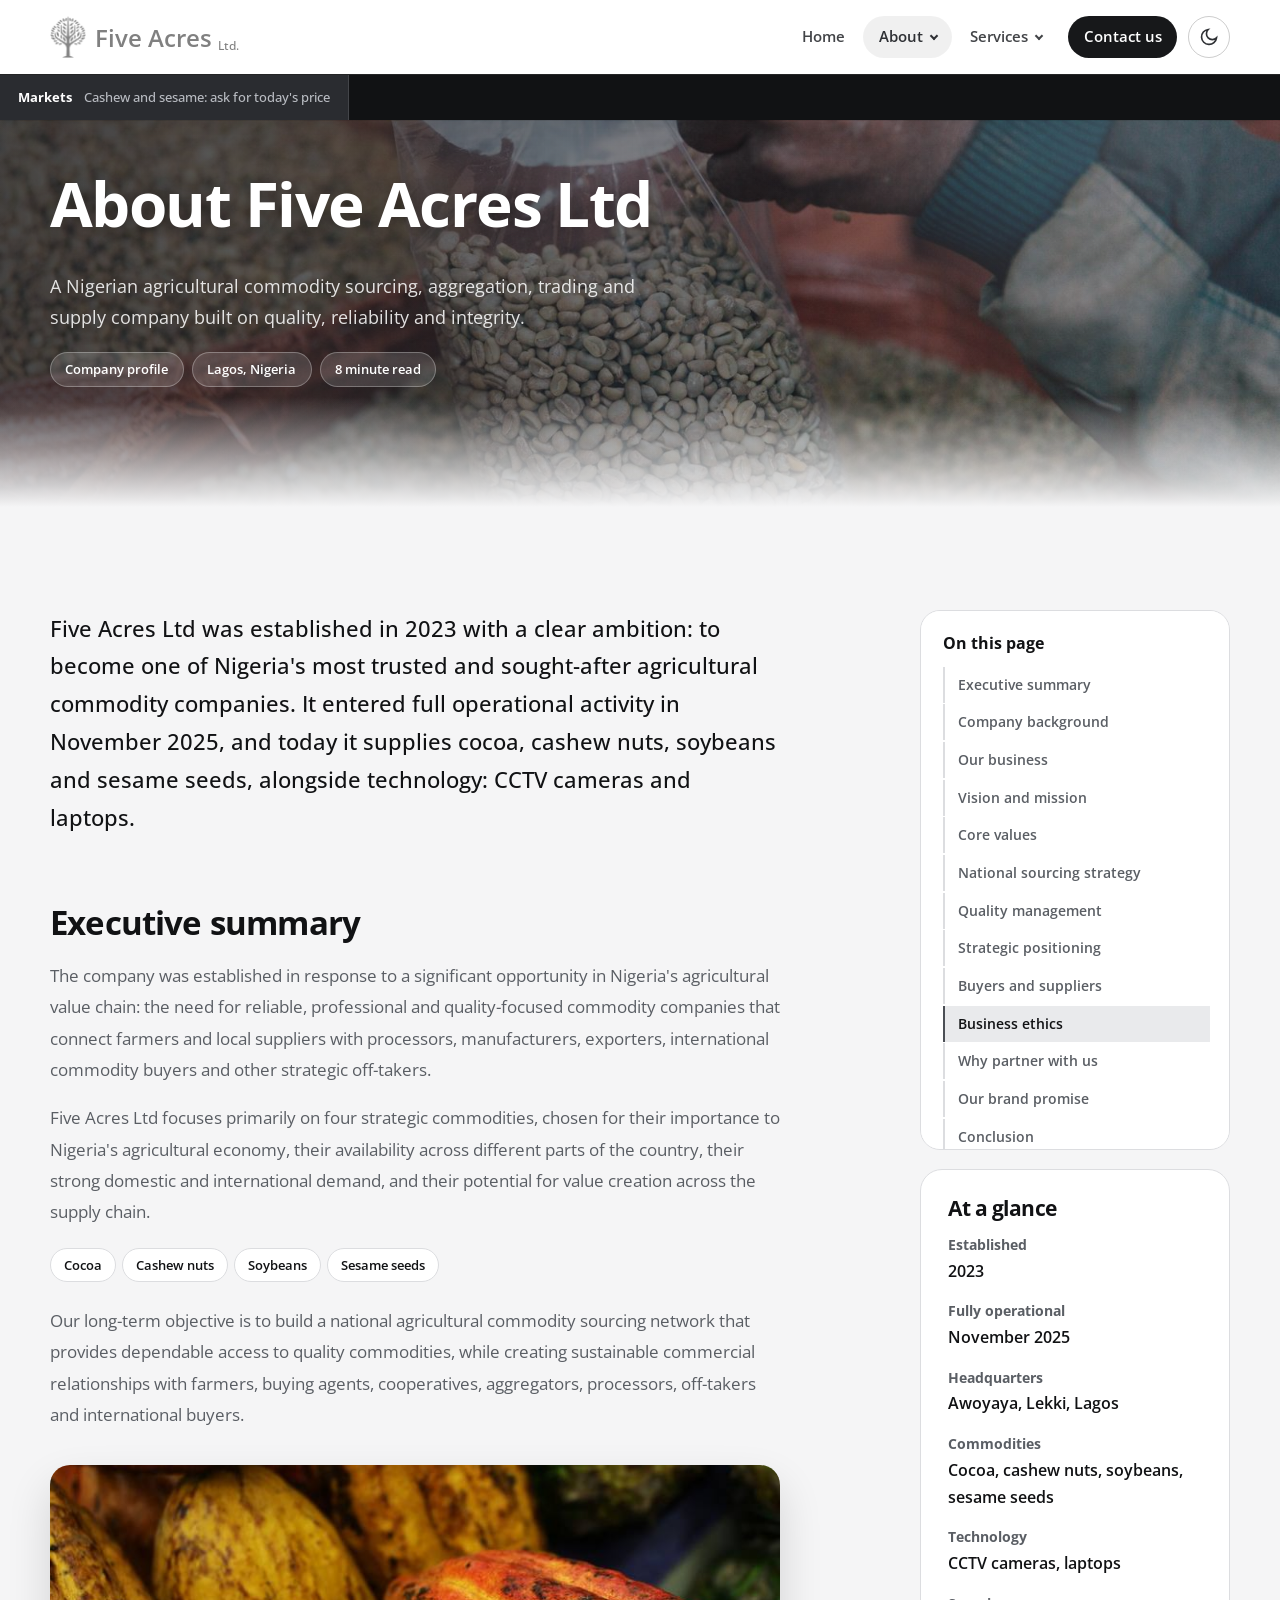
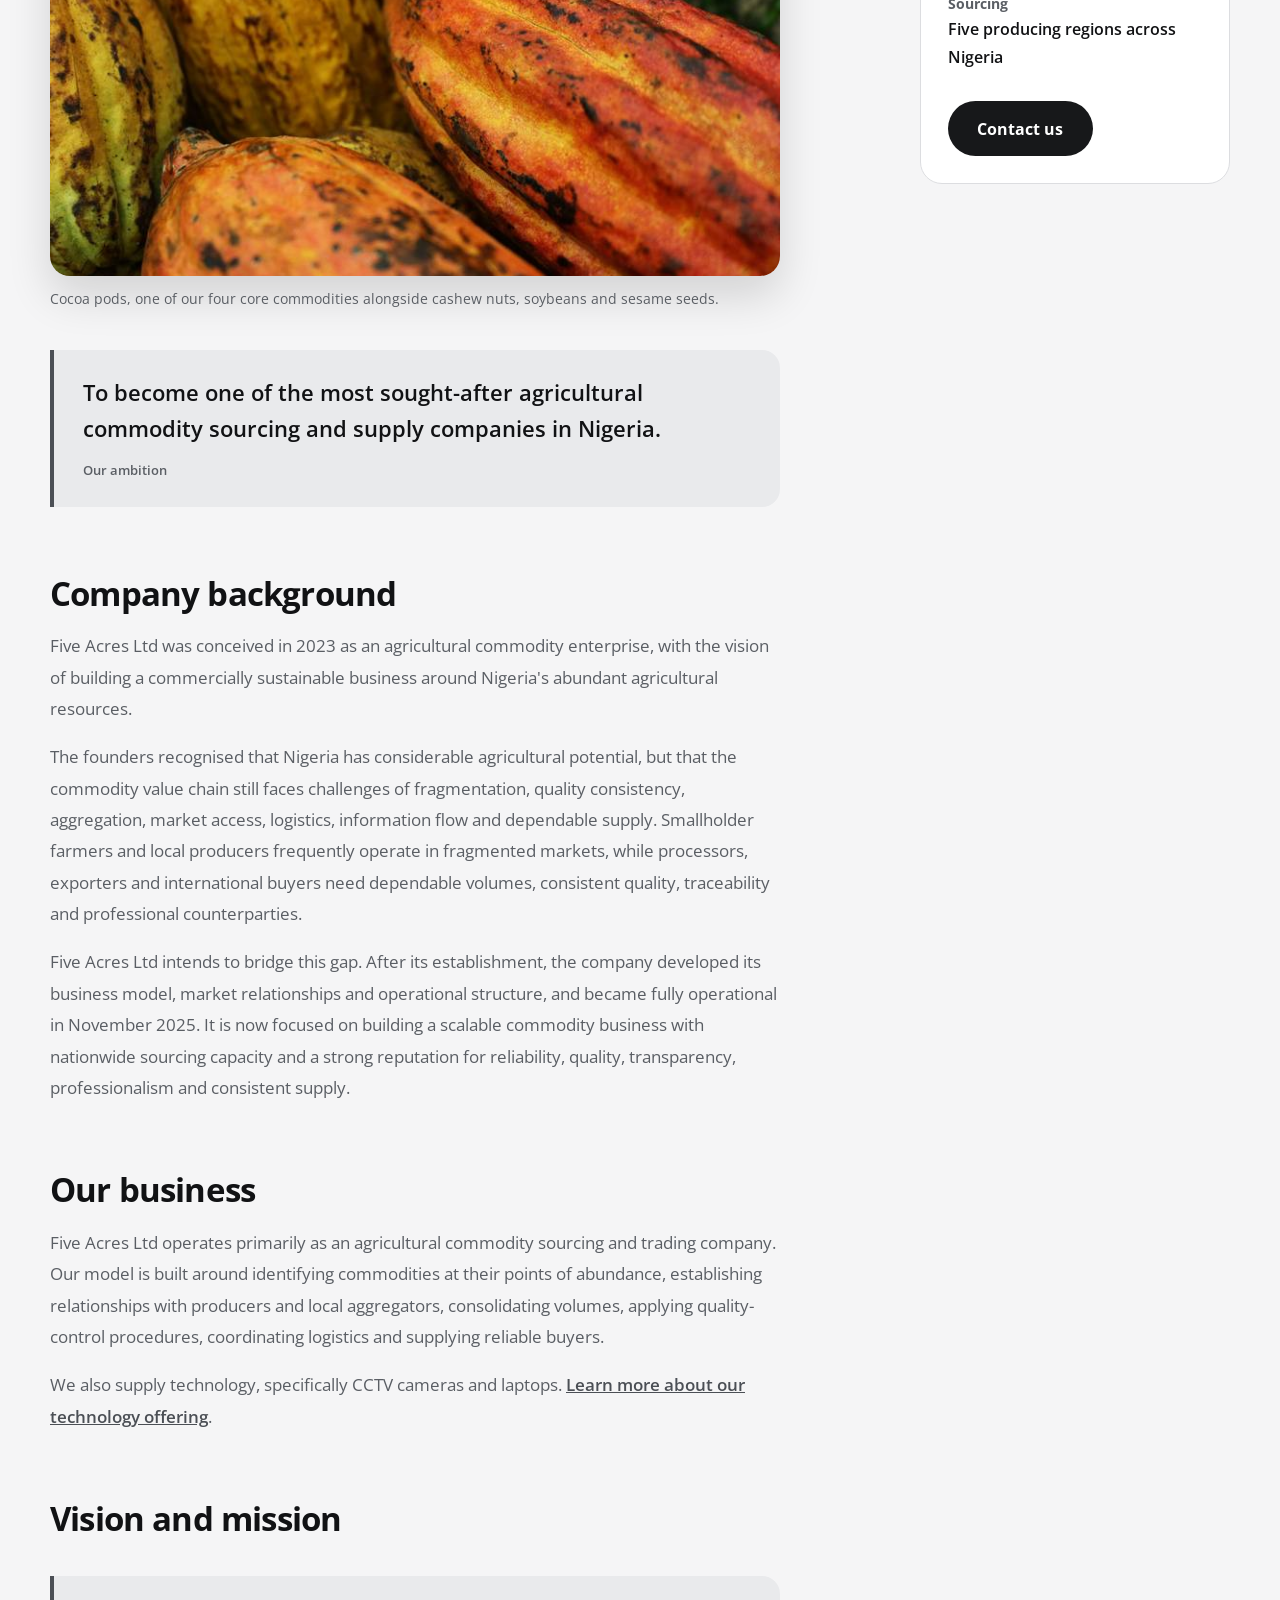
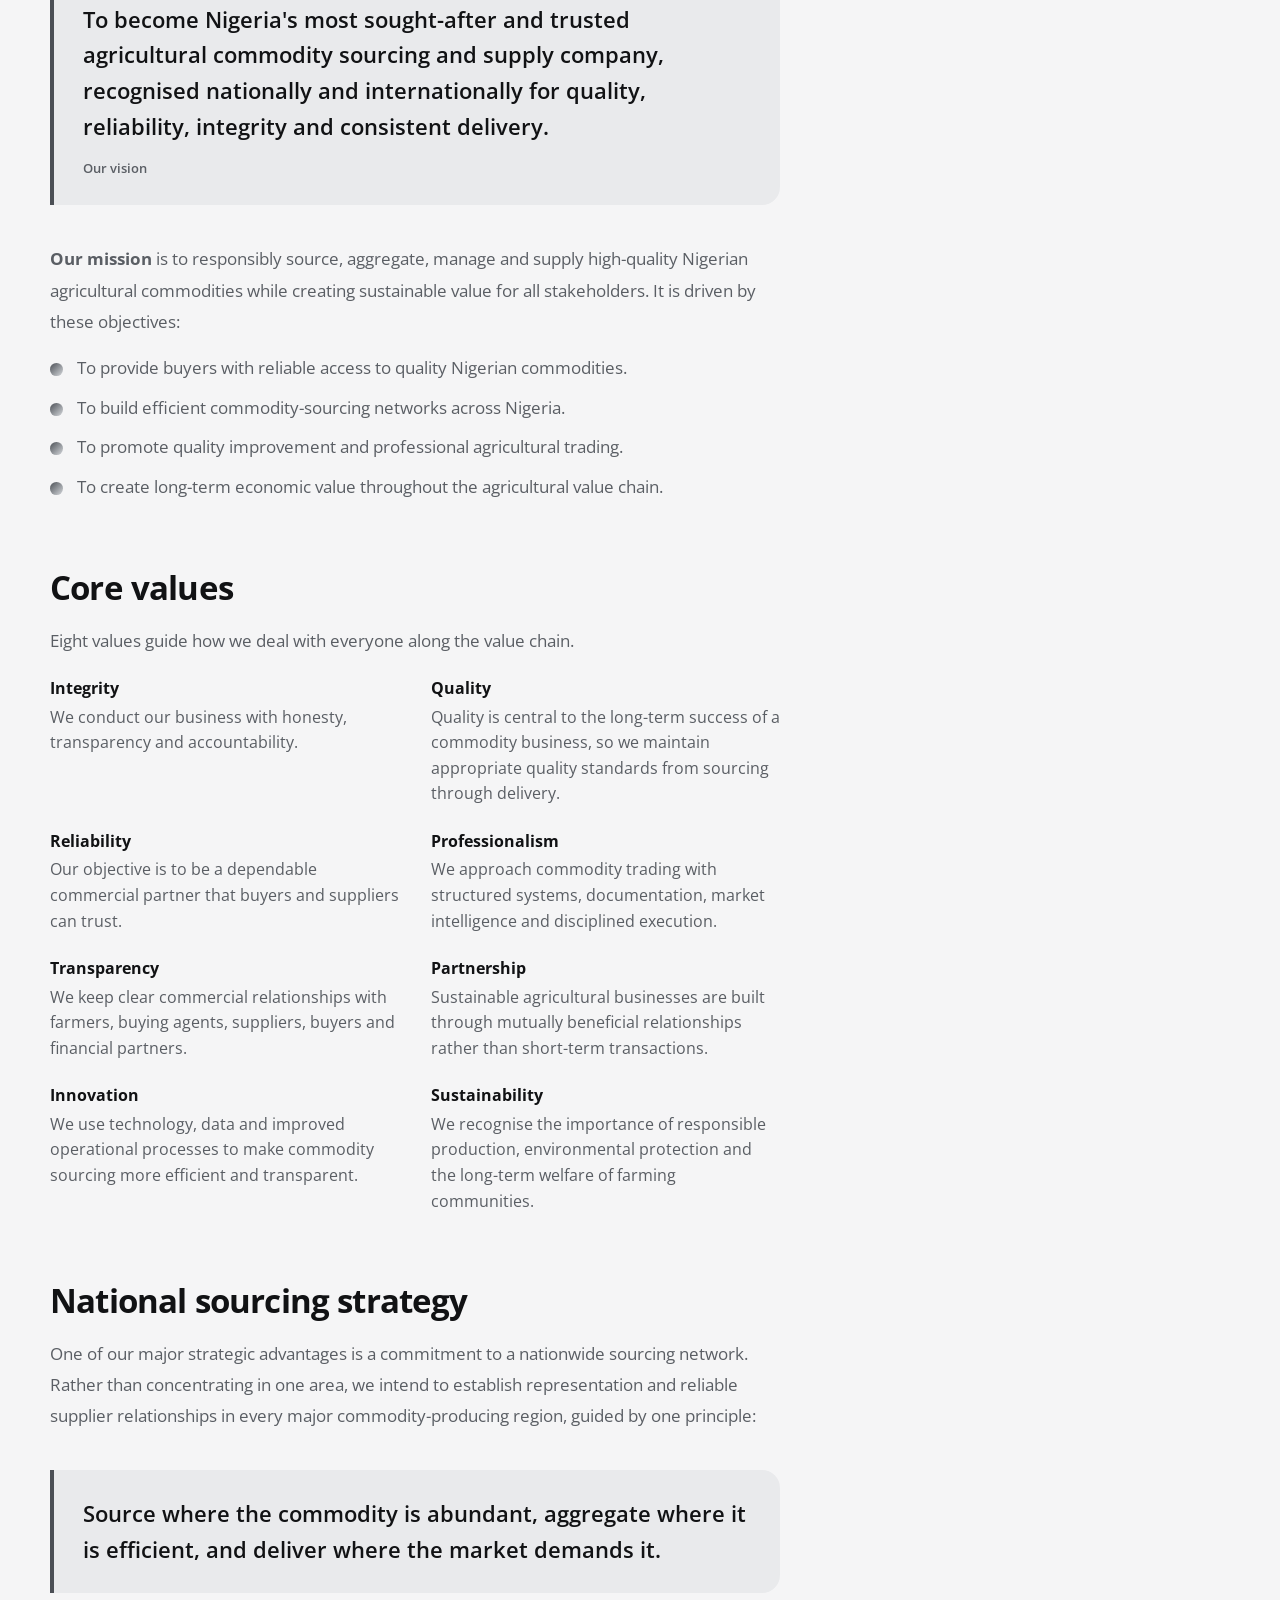
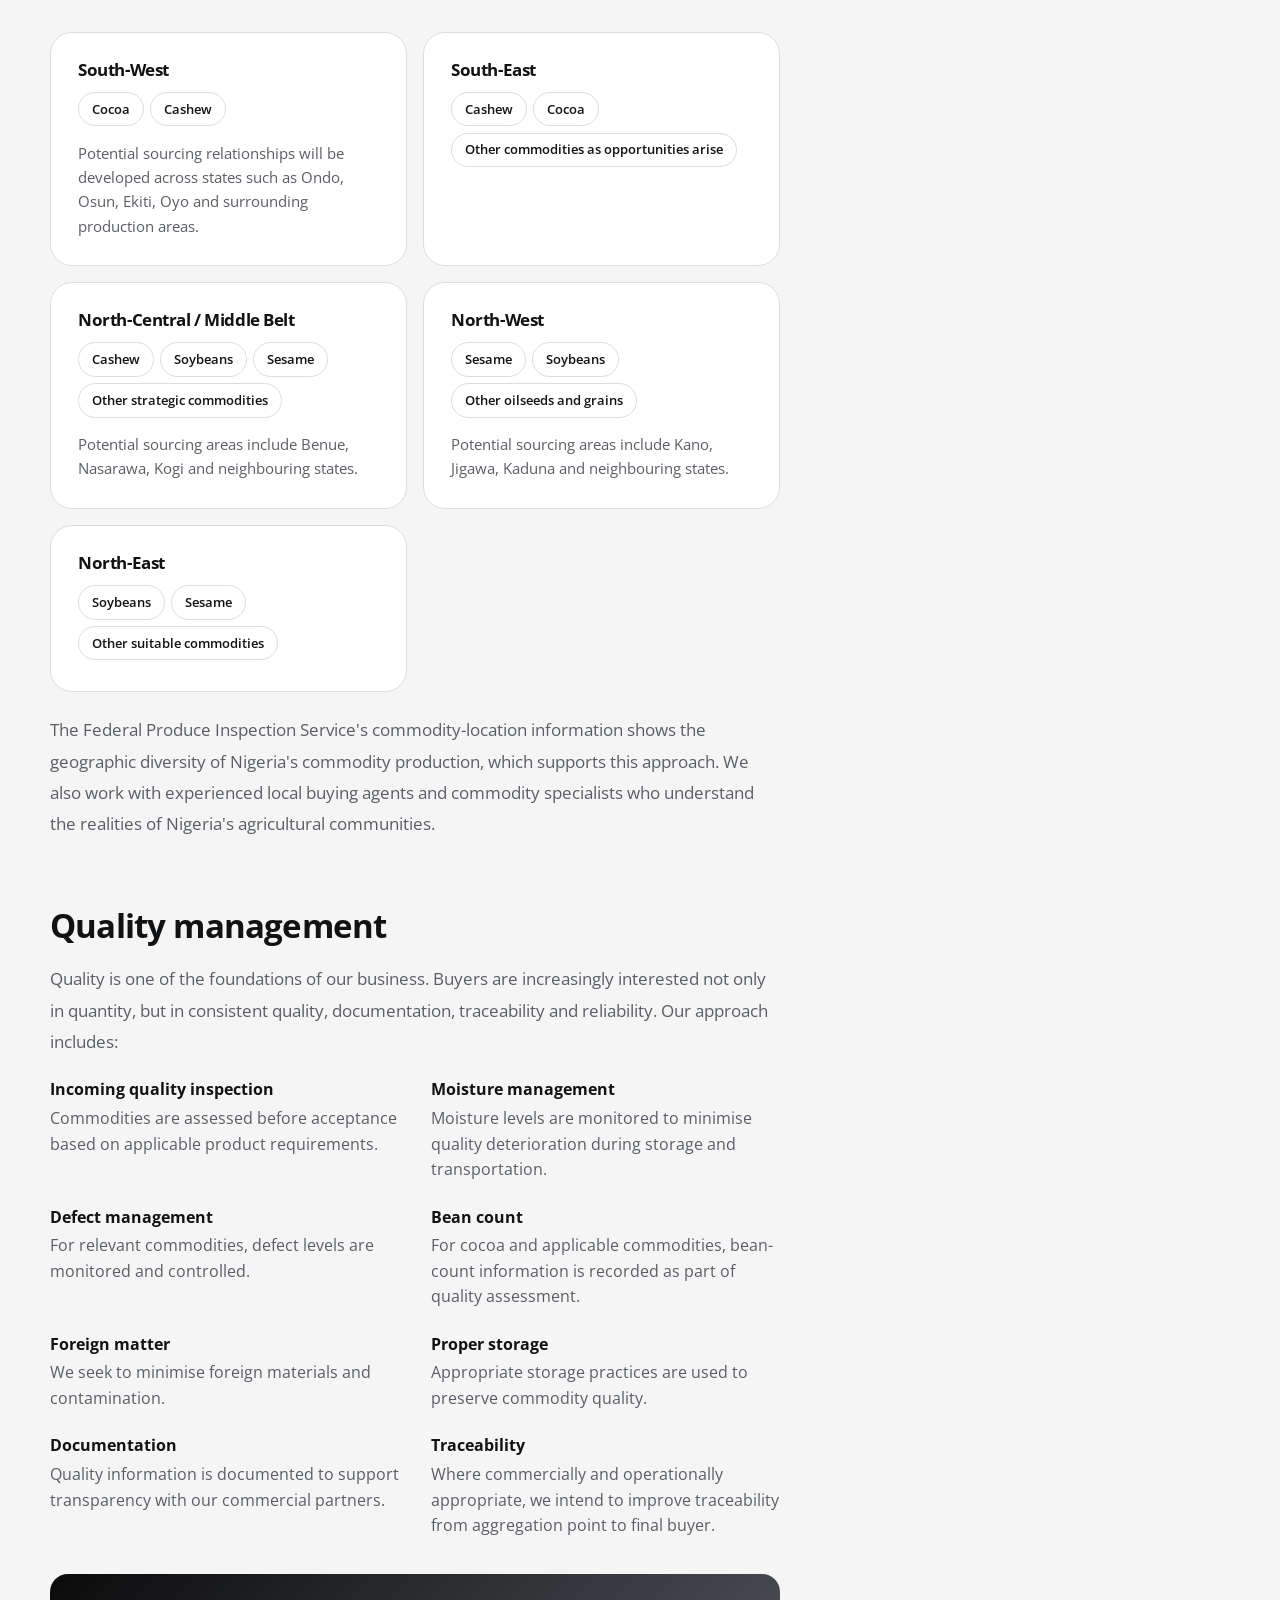
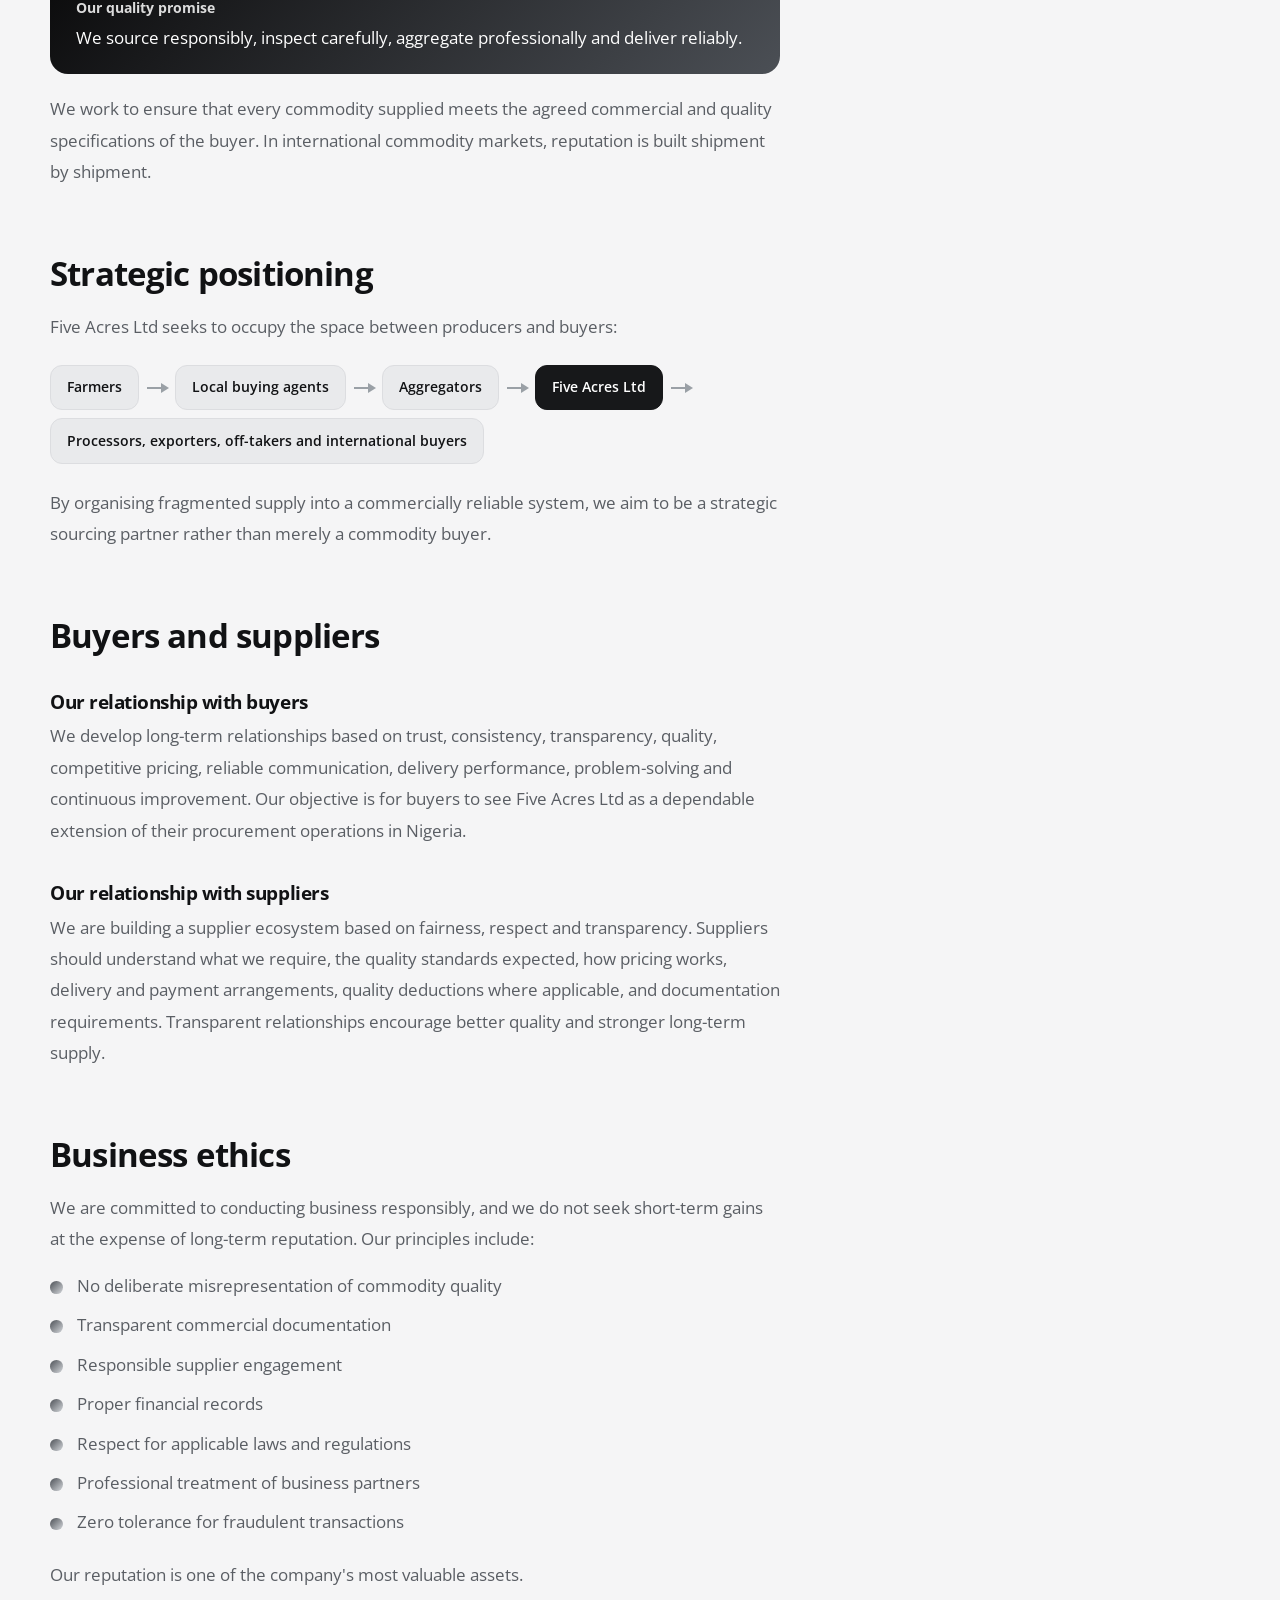
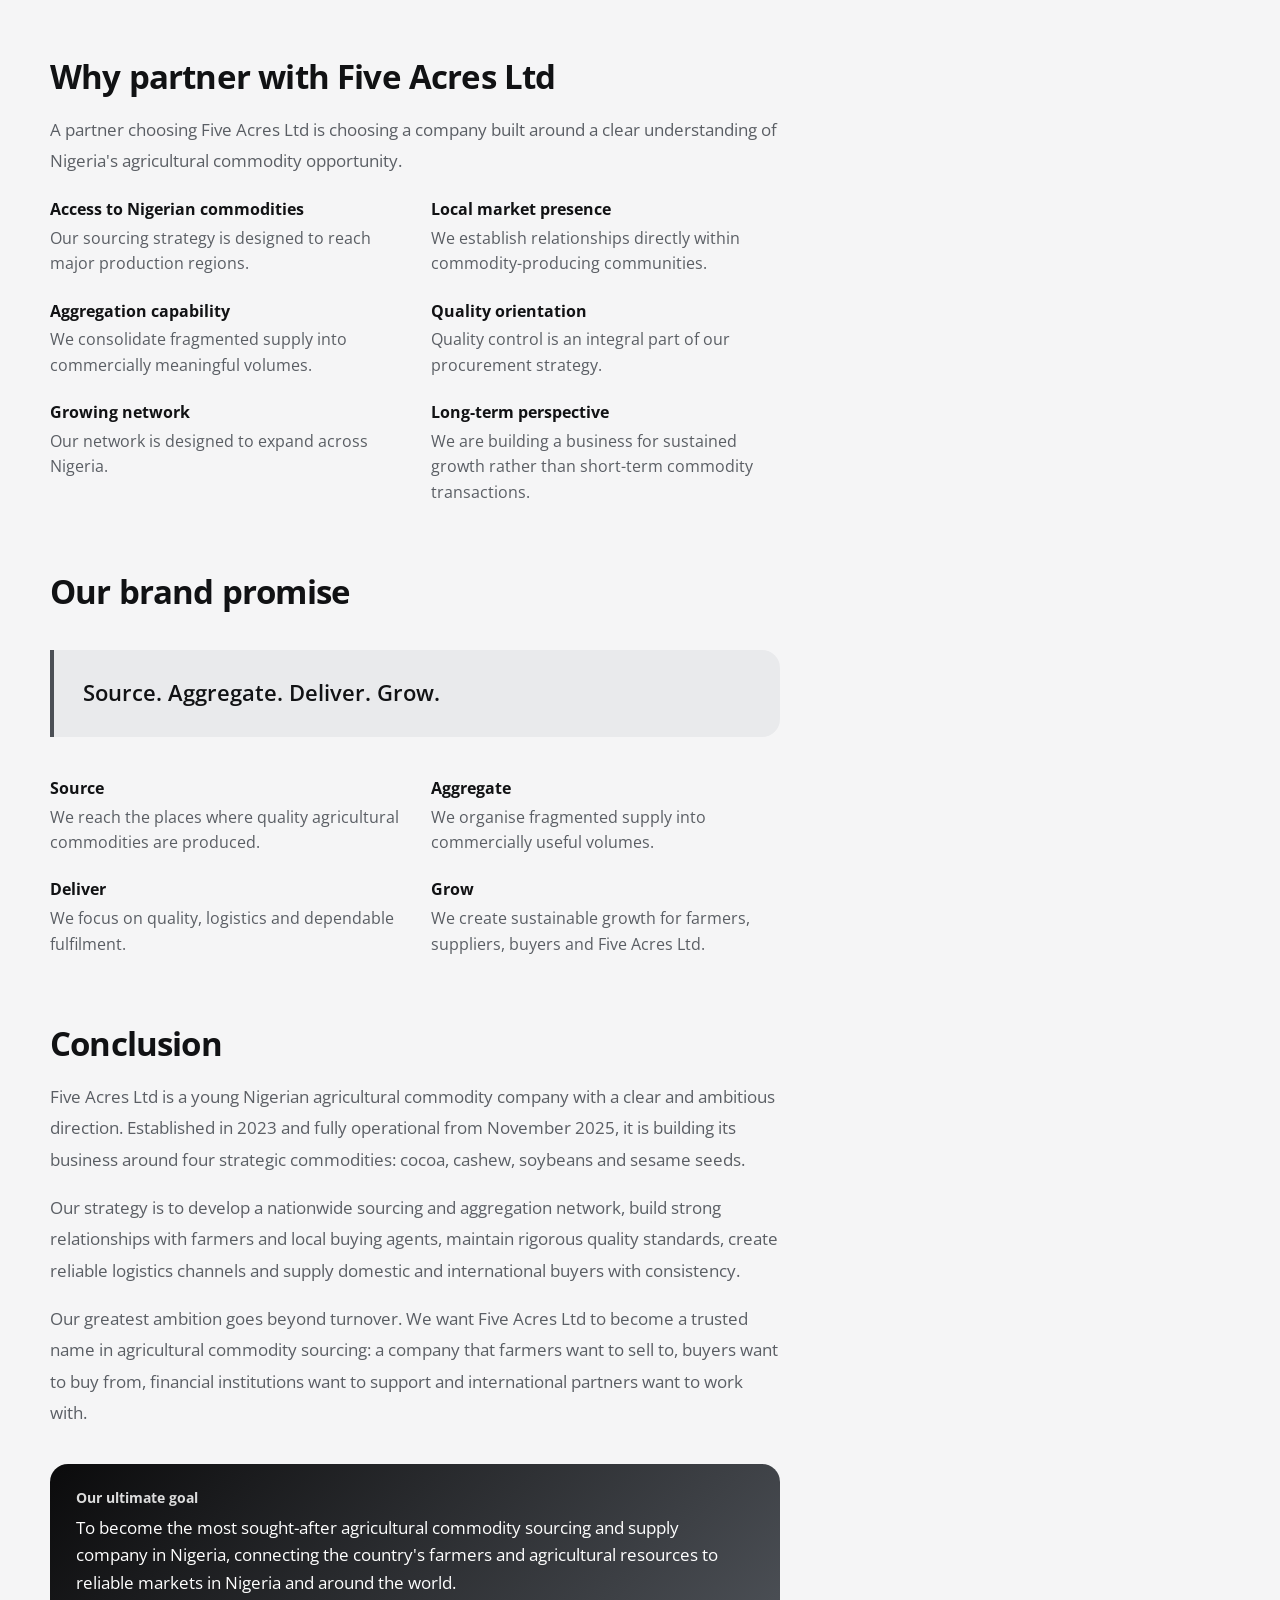
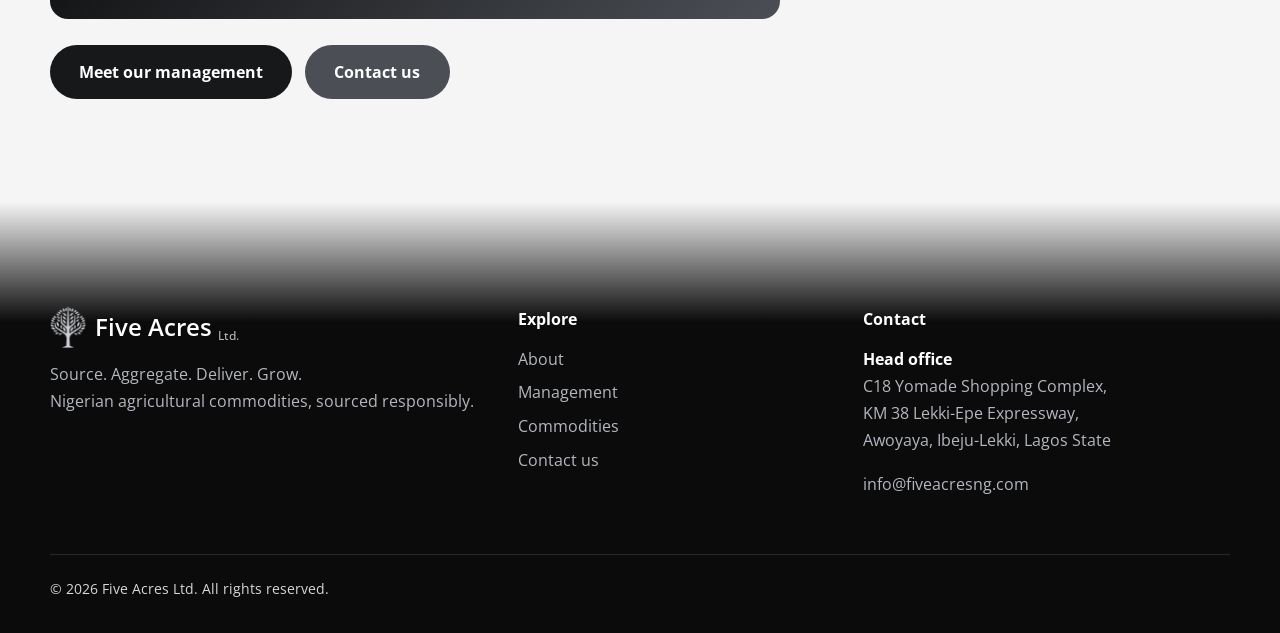
==== commit 0e79a5c9: "new" ====
--- a/about/index.html
+++ b/about/index.html
@@ -222,7 +222,7 @@
 </article>
 
 <aside class="art-side">
-<div class="toc" role="navigation" aria-label="In this article"><b>In this article</b><a href="#summary">Executive summary</a><a href="#background">Company background</a><a href="#business">Our business</a><a href="#vision">Vision and mission</a><a href="#values">Core values</a><a href="#sourcing">National sourcing strategy</a><a href="#quality">Quality management</a><a href="#position">Strategic positioning</a><a href="#relationships">Buyers and suppliers</a><a href="#ethics">Business ethics</a><a href="#partner">Why partner with us</a><a href="#promise">Our brand promise</a><a href="#conclusion">Conclusion</a></div>
+<div class="toc" role="navigation" aria-label="On this page"><b>On this page</b><a href="#summary">Executive summary</a><a href="#background">Company background</a><a href="#business">Our business</a><a href="#vision">Vision and mission</a><a href="#values">Core values</a><a href="#sourcing">National sourcing strategy</a><a href="#quality">Quality management</a><a href="#position">Strategic positioning</a><a href="#relationships">Buyers and suppliers</a><a href="#ethics">Business ethics</a><a href="#partner">Why partner with us</a><a href="#promise">Our brand promise</a><a href="#conclusion">Conclusion</a></div>
 <div class="cd glance"><h3>At a glance</h3><dl><dt>Established</dt><dd>2023</dd><dt>Fully operational</dt><dd>November 2025</dd><dt>Headquarters</dt><dd>Awoyaya, Lekki, Lagos</dd><dt>Commodities</dt><dd>Cocoa, cashew nuts, soybeans, sesame seeds</dd><dt>Technology</dt><dd>CCTV cameras, laptops</dd><dt>Sourcing</dt><dd>Five producing regions across Nigeria</dd></dl><a class="b d" href="../contact" style="margin-top:1rem">Contact us</a></div>
 </aside>
 </div></div>
--- a/assets/style.css
+++ b/assets/style.css
@@ -1798,3 +1798,15 @@
 .st .ci{position:absolute;top:1.3rem;right:1.3rem;width:3.4rem;height:3.4rem;display:grid;place-items:center;border-radius:16px;color:var(--ac);background:var(--bg2);border:1px solid var(--line);transition:transform .35s,background-color .35s,color .35s}
 .st .ci svg{width:1.8rem;height:1.8rem;fill:none;stroke:currentColor;stroke-width:1.6;stroke-linecap:round;stroke-linejoin:round}
 .st .cd:hover .ci{transform:rotate(-8deg) scale(1.08);background:var(--ac);color:var(--card)}
+
+
+/* ===== v5: commodity links and guide pages ===== */
+.cm{position:relative}.cm h3 a{color:inherit;text-decoration:none}.cm h3 a::after{content:"";position:absolute;inset:0;z-index:3}
+.cm .more{display:block;width:max-content;margin-top:.9rem;font-weight:700;font-size:.92rem;color:var(--ac);position:relative;z-index:1}
+.cm .more::after{content:"";display:inline-block;width:.45em;height:.45em;margin-left:.45em;border:solid currentColor;border-width:2px 2px 0 0;transform:rotate(45deg);transition:transform .25s}.cm:hover .more::after{transform:translateX(4px) rotate(45deg)}
+.others{display:grid;gap:.3rem;margin-top:.6rem}.others a{display:flex;align-items:center;gap:.8rem;padding:.55rem .7rem;border-radius:12px;color:var(--ink);text-decoration:none;font-weight:600;transition:background .25s}.others a:hover{background:var(--bg2)}.others img{width:44px;height:44px;border-radius:10px;object-fit:cover;flex:none}
+.note{font-size:.9rem!important;color:var(--mut)}
+.steps{counter-reset:st;display:grid;gap:.9rem;margin:1.2rem 0 1.4rem}
+.steps>div{position:relative;padding:1.1rem 1.2rem 1.1rem 4.1rem;border-radius:16px;background:var(--card);border:1px solid var(--line)}
+.steps>div::before{counter-increment:st;content:counter(st);position:absolute;left:1.1rem;top:1.1rem;width:2rem;height:2rem;border-radius:50%;display:grid;place-items:center;background:var(--g8);color:#fff;font-weight:700;font-size:.95rem}
+.steps b{display:block;color:var(--ink);margin-bottom:.1rem}.steps span{color:var(--mut);font-size:.97rem;line-height:1.6}
